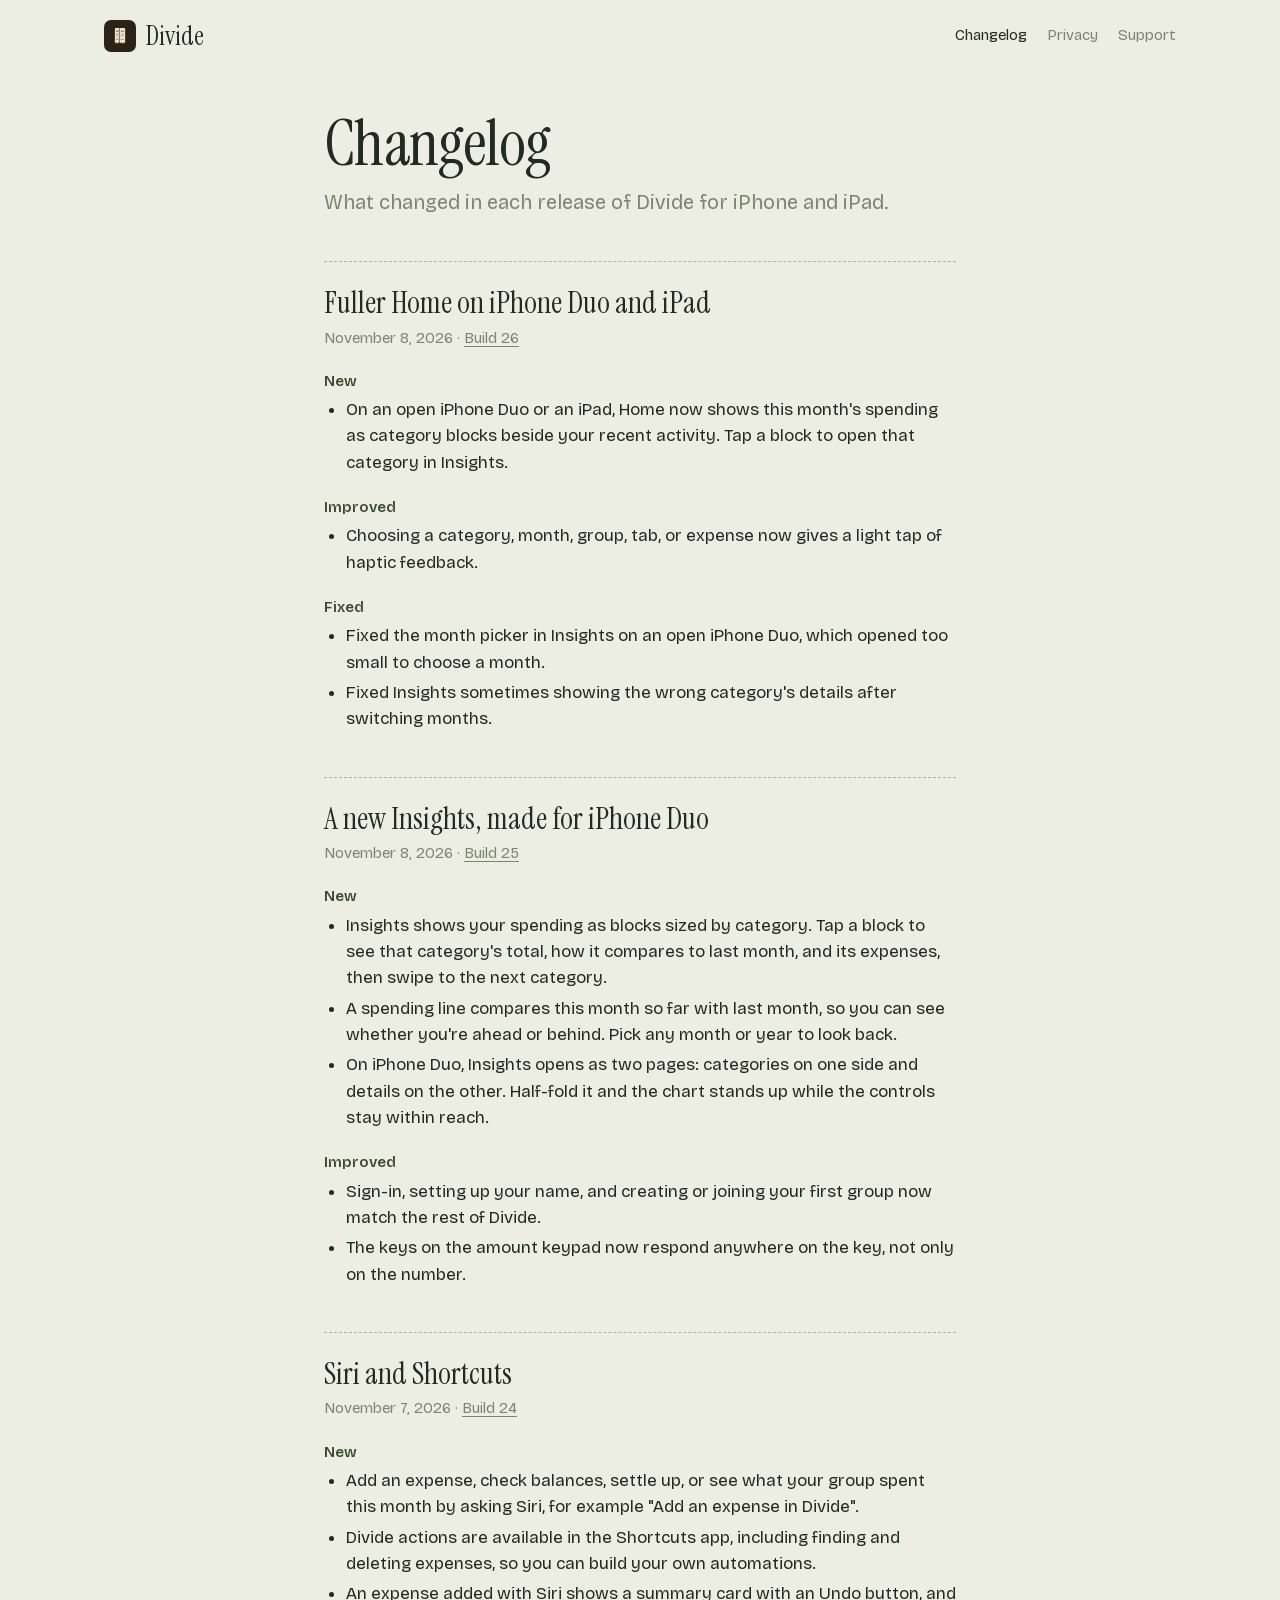
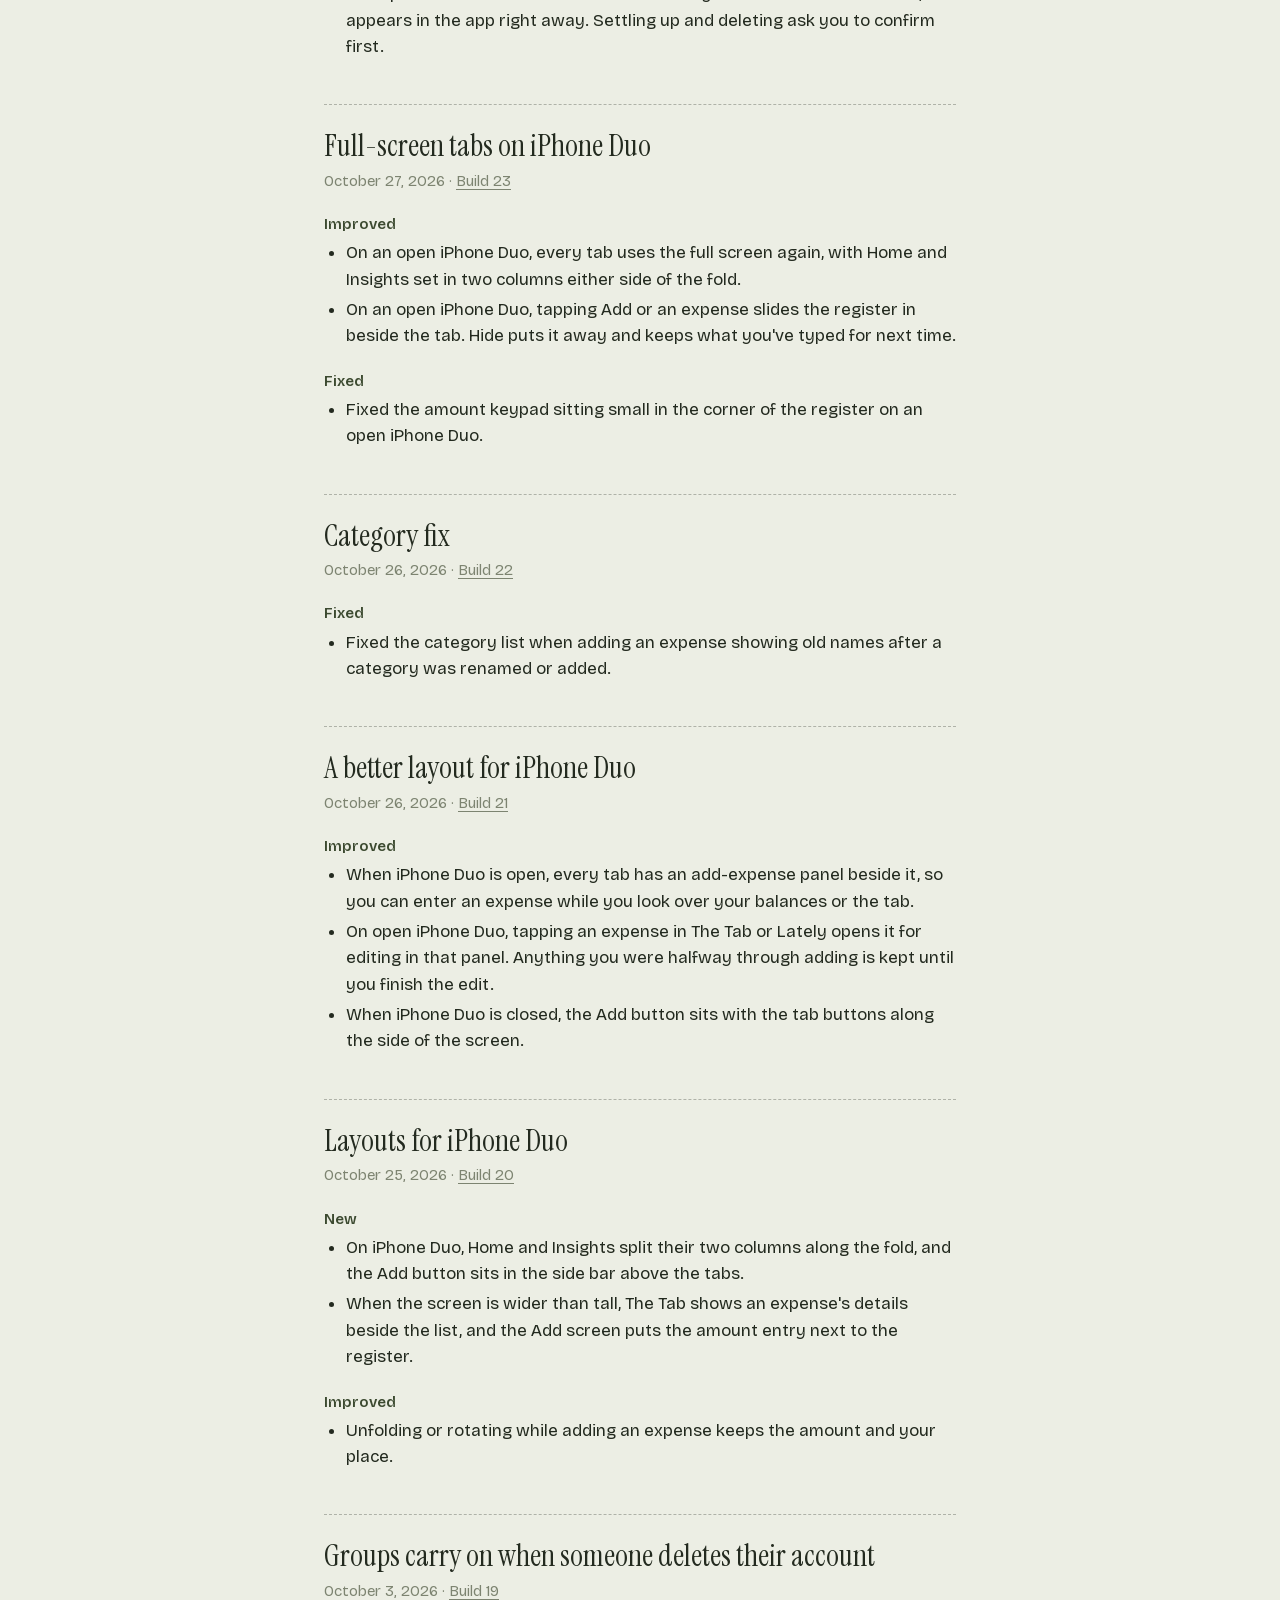
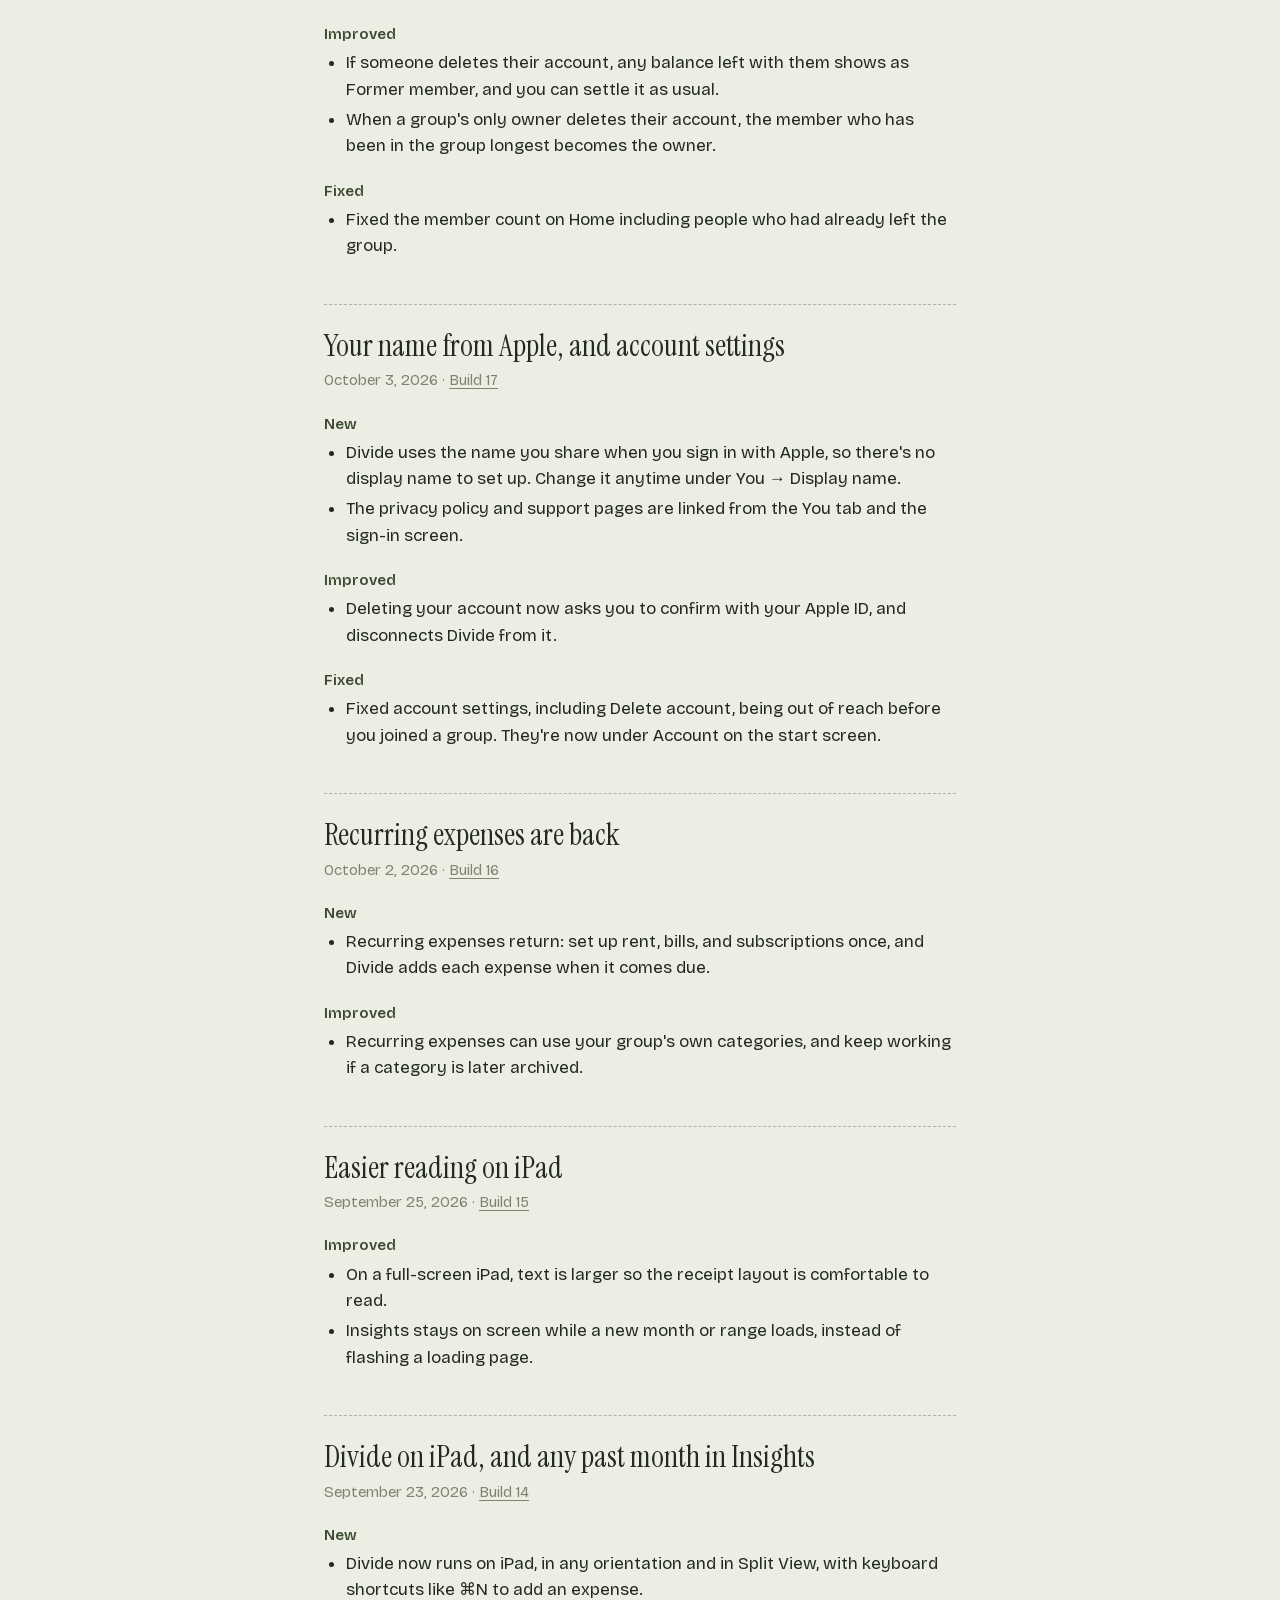
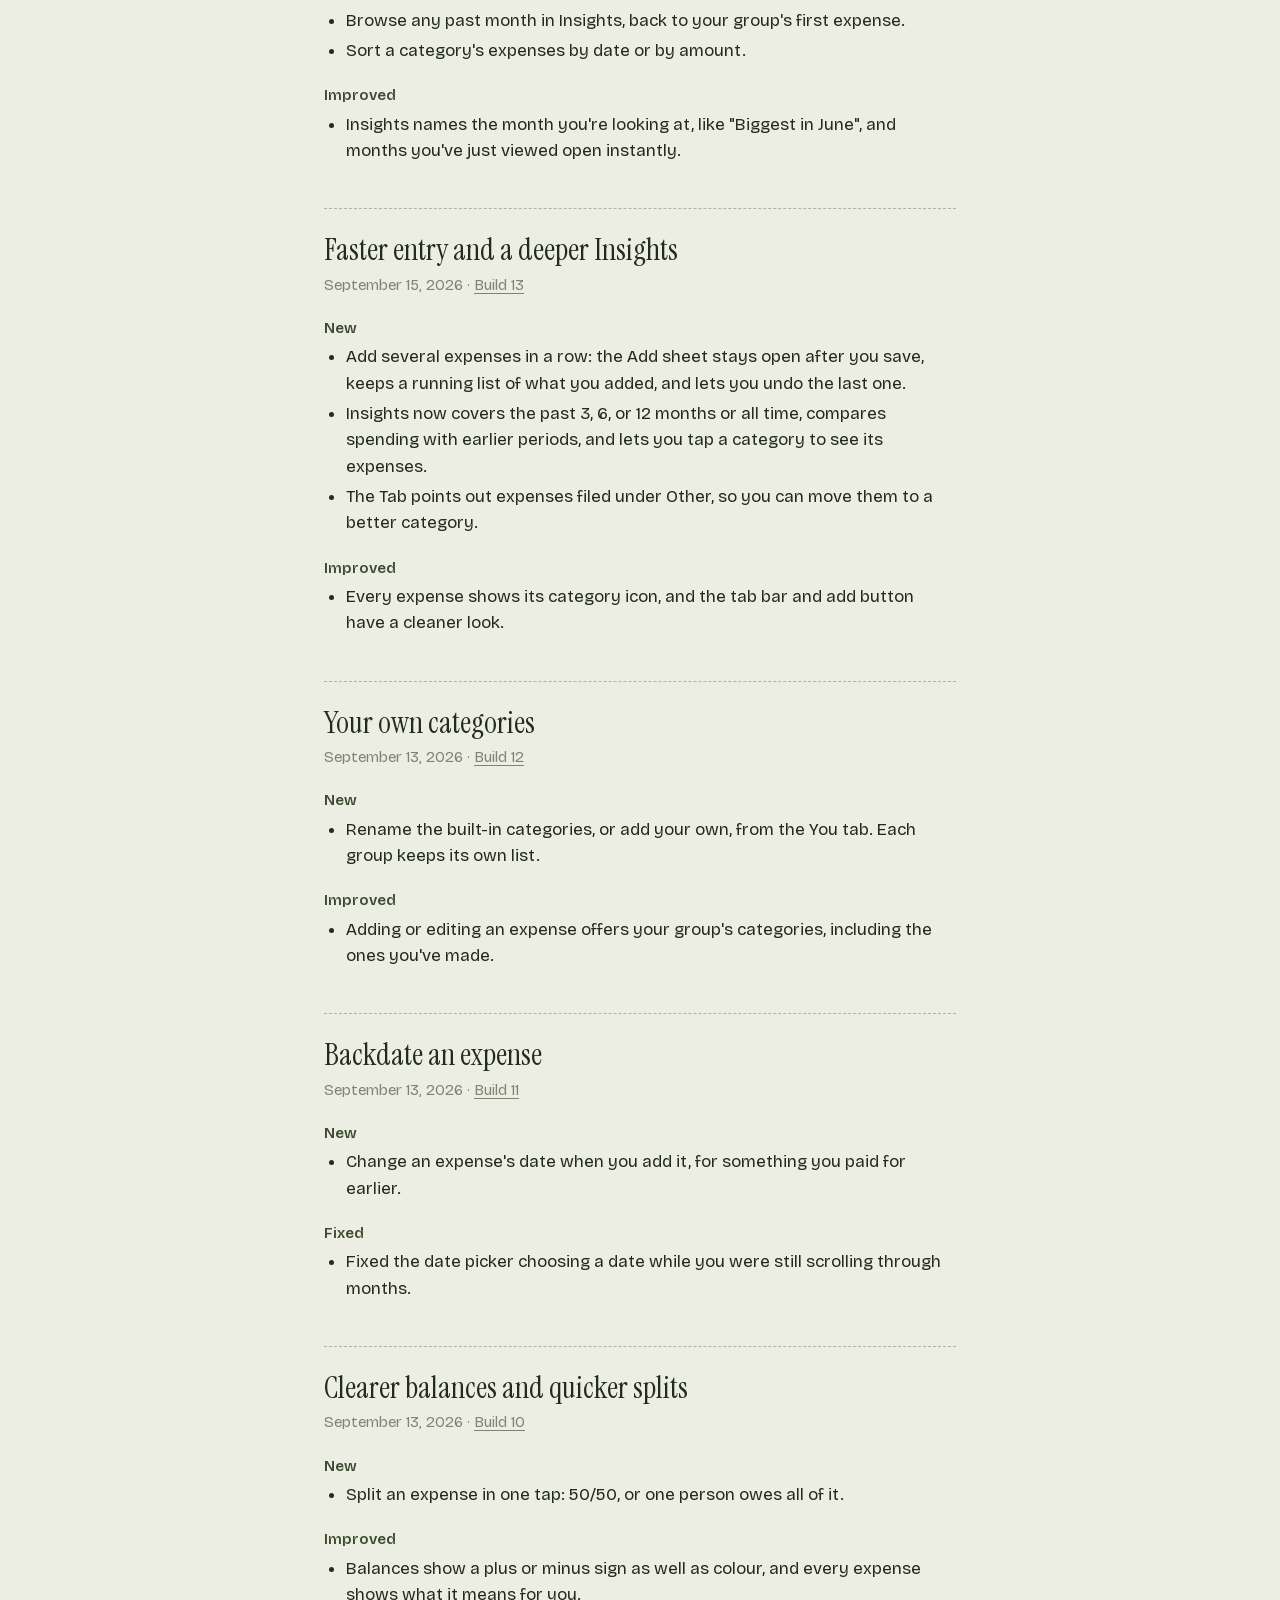
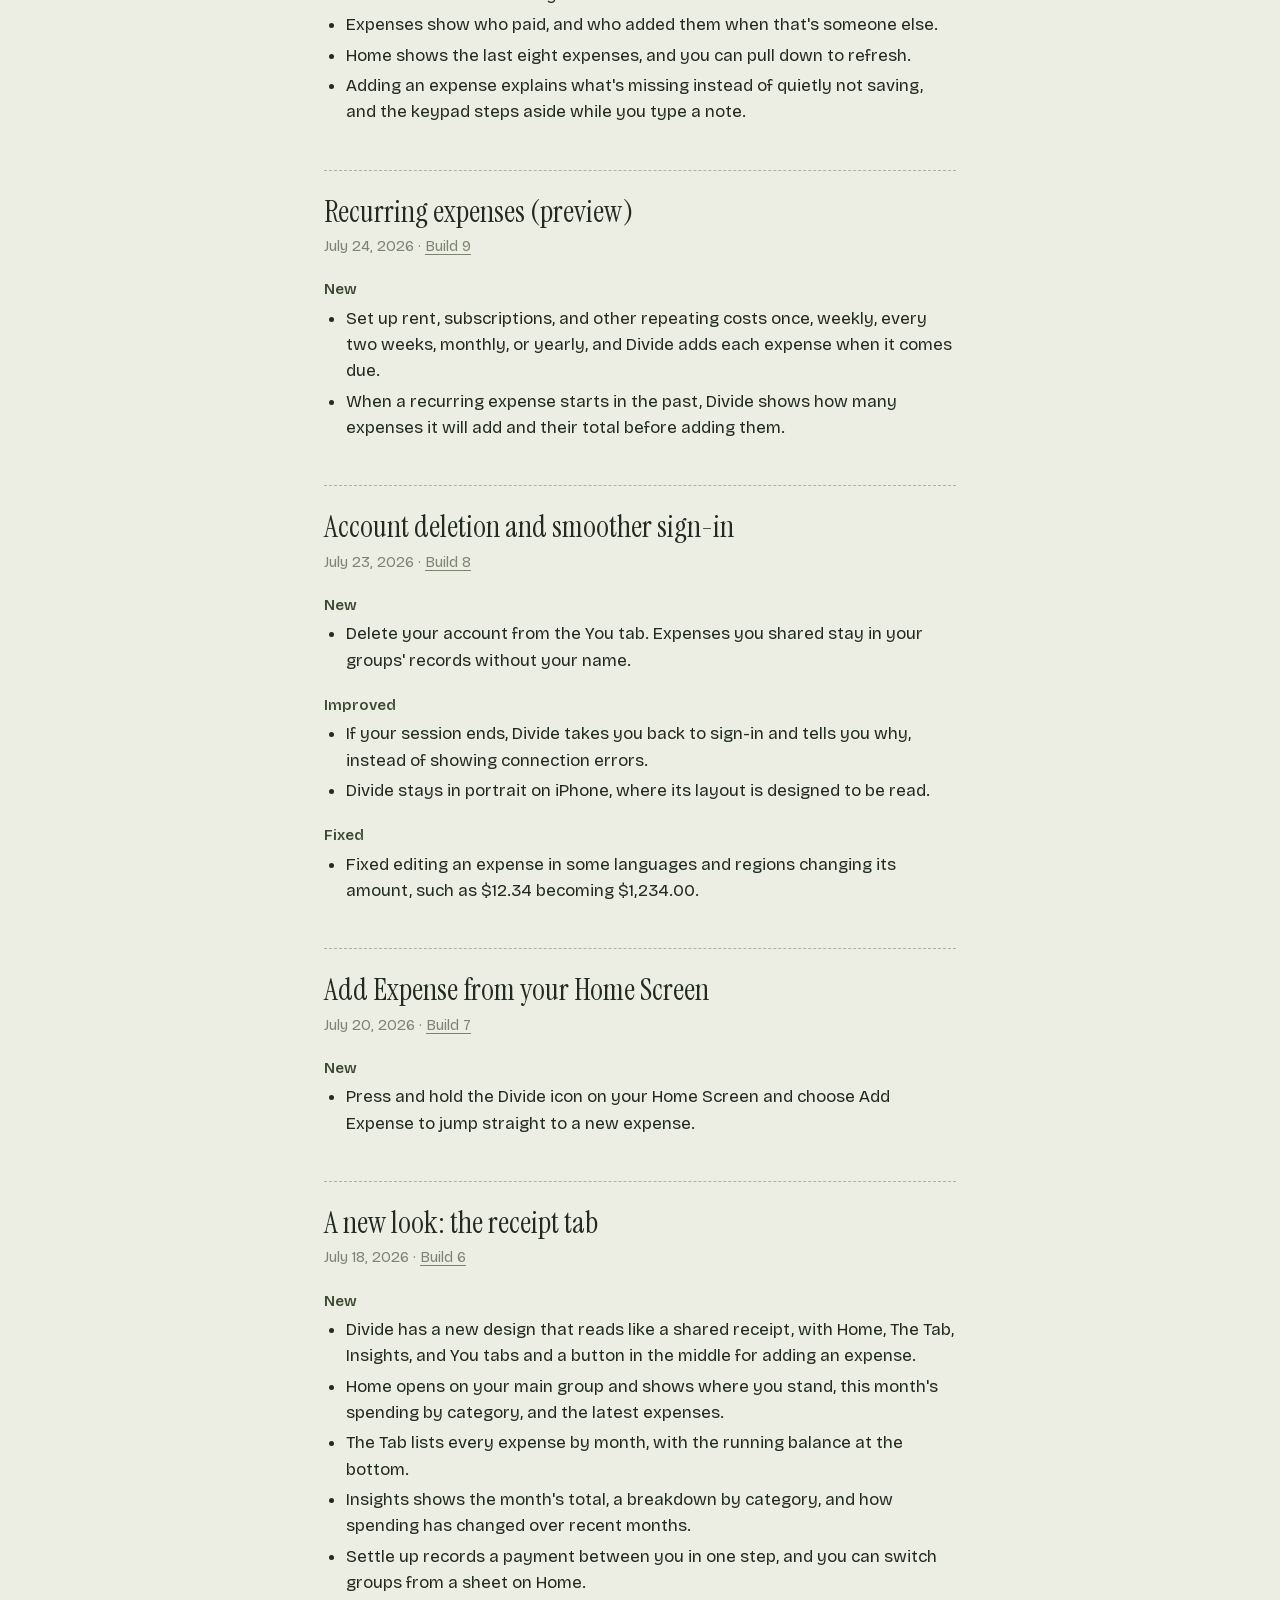
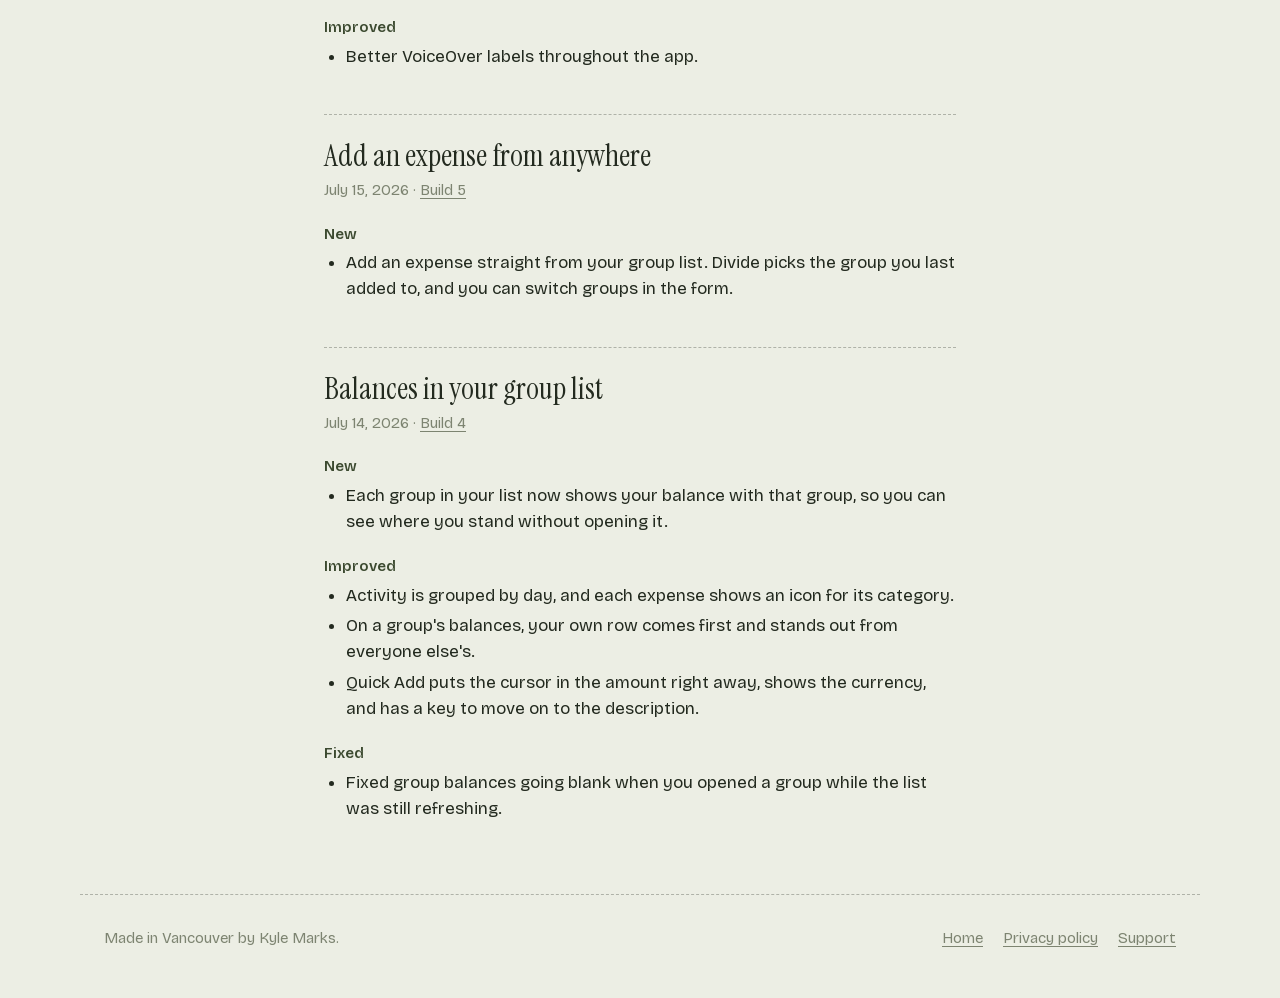
==== changelog/index.html @ 5c3069c5 "changelog: build 26" ====
<!doctype html>
<html lang="en">
<head>
  <meta charset="utf-8">
  <meta name="viewport" content="width=device-width, initial-scale=1">
  <meta name="theme-color" content="#ECEEE4">
  <title>Divide Changelog</title>
  <meta name="description" content="What's new in each release of Divide.">
  <link rel="icon" href="../icon.png">
  <link rel="apple-touch-icon" href="../apple-touch-icon.png">
  <link rel="alternate" type="application/json" href="releases.json" title="Divide releases">
  <link rel="stylesheet" href="../style.css">
</head>
<body>
<!-- Generated by scripts/build_changelog.py from releases.json. Don't edit by hand. -->
<header class="site-header">
  <a class="brand" href="../"><img src="../icon.png" alt="">Divide</a>
  <nav class="site-nav" aria-label="Site">
    <a href="../changelog/" aria-current="page">Changelog</a>
    <a href="../privacy/">Privacy</a>
    <a href="../support/">Support</a>
  </nav>
</header>

<main class="doc changelog">
  <h1>Changelog</h1>
  <p class="lede">What changed in each release of Divide for iPhone and iPad.</p>
  <article class="release" id="build-26">
    <header>
      <h2>Fuller Home on iPhone Duo and iPad</h2>
      <p class="meta"><time datetime="2026-11-08">November 8, 2026</time> · <a href="#build-26">Build 26</a></p>
    </header>
    <h3>New</h3>
    <ul>
      <li>On an open iPhone Duo or an iPad, Home now shows this month&#x27;s spending as category blocks beside your recent activity. Tap a block to open that category in Insights.</li>
    </ul>
    <h3>Improved</h3>
    <ul>
      <li>Choosing a category, month, group, tab, or expense now gives a light tap of haptic feedback.</li>
    </ul>
    <h3>Fixed</h3>
    <ul>
      <li>Fixed the month picker in Insights on an open iPhone Duo, which opened too small to choose a month.</li>
      <li>Fixed Insights sometimes showing the wrong category&#x27;s details after switching months.</li>
    </ul>
  </article>
  <article class="release" id="build-25">
    <header>
      <h2>A new Insights, made for iPhone Duo</h2>
      <p class="meta"><time datetime="2026-11-08">November 8, 2026</time> · <a href="#build-25">Build 25</a></p>
    </header>
    <h3>New</h3>
    <ul>
      <li>Insights shows your spending as blocks sized by category. Tap a block to see that category&#x27;s total, how it compares to last month, and its expenses, then swipe to the next category.</li>
      <li>A spending line compares this month so far with last month, so you can see whether you&#x27;re ahead or behind. Pick any month or year to look back.</li>
      <li>On iPhone Duo, Insights opens as two pages: categories on one side and details on the other. Half-fold it and the chart stands up while the controls stay within reach.</li>
    </ul>
    <h3>Improved</h3>
    <ul>
      <li>Sign-in, setting up your name, and creating or joining your first group now match the rest of Divide.</li>
      <li>The keys on the amount keypad now respond anywhere on the key, not only on the number.</li>
    </ul>
  </article>
  <article class="release" id="build-24">
    <header>
      <h2>Siri and Shortcuts</h2>
      <p class="meta"><time datetime="2026-11-07">November 7, 2026</time> · <a href="#build-24">Build 24</a></p>
    </header>
    <h3>New</h3>
    <ul>
      <li>Add an expense, check balances, settle up, or see what your group spent this month by asking Siri, for example &quot;Add an expense in Divide&quot;.</li>
      <li>Divide actions are available in the Shortcuts app, including finding and deleting expenses, so you can build your own automations.</li>
      <li>An expense added with Siri shows a summary card with an Undo button, and appears in the app right away. Settling up and deleting ask you to confirm first.</li>
    </ul>
  </article>
  <article class="release" id="build-23">
    <header>
      <h2>Full-screen tabs on iPhone Duo</h2>
      <p class="meta"><time datetime="2026-10-27">October 27, 2026</time> · <a href="#build-23">Build 23</a></p>
    </header>
    <h3>Improved</h3>
    <ul>
      <li>On an open iPhone Duo, every tab uses the full screen again, with Home and Insights set in two columns either side of the fold.</li>
      <li>On an open iPhone Duo, tapping Add or an expense slides the register in beside the tab. Hide puts it away and keeps what you&#x27;ve typed for next time.</li>
    </ul>
    <h3>Fixed</h3>
    <ul>
      <li>Fixed the amount keypad sitting small in the corner of the register on an open iPhone Duo.</li>
    </ul>
  </article>
  <article class="release" id="build-22">
    <header>
      <h2>Category fix</h2>
      <p class="meta"><time datetime="2026-10-26">October 26, 2026</time> · <a href="#build-22">Build 22</a></p>
    </header>
    <h3>Fixed</h3>
    <ul>
      <li>Fixed the category list when adding an expense showing old names after a category was renamed or added.</li>
    </ul>
  </article>
  <article class="release" id="build-21">
    <header>
      <h2>A better layout for iPhone Duo</h2>
      <p class="meta"><time datetime="2026-10-26">October 26, 2026</time> · <a href="#build-21">Build 21</a></p>
    </header>
    <h3>Improved</h3>
    <ul>
      <li>When iPhone Duo is open, every tab has an add-expense panel beside it, so you can enter an expense while you look over your balances or the tab.</li>
      <li>On open iPhone Duo, tapping an expense in The Tab or Lately opens it for editing in that panel. Anything you were halfway through adding is kept until you finish the edit.</li>
      <li>When iPhone Duo is closed, the Add button sits with the tab buttons along the side of the screen.</li>
    </ul>
  </article>
  <article class="release" id="build-20">
    <header>
      <h2>Layouts for iPhone Duo</h2>
      <p class="meta"><time datetime="2026-10-25">October 25, 2026</time> · <a href="#build-20">Build 20</a></p>
    </header>
    <h3>New</h3>
    <ul>
      <li>On iPhone Duo, Home and Insights split their two columns along the fold, and the Add button sits in the side bar above the tabs.</li>
      <li>When the screen is wider than tall, The Tab shows an expense&#x27;s details beside the list, and the Add screen puts the amount entry next to the register.</li>
    </ul>
    <h3>Improved</h3>
    <ul>
      <li>Unfolding or rotating while adding an expense keeps the amount and your place.</li>
    </ul>
  </article>
  <article class="release" id="build-19">
    <header>
      <h2>Groups carry on when someone deletes their account</h2>
      <p class="meta"><time datetime="2026-10-03">October 3, 2026</time> · <a href="#build-19">Build 19</a></p>
    </header>
    <h3>Improved</h3>
    <ul>
      <li>If someone deletes their account, any balance left with them shows as Former member, and you can settle it as usual.</li>
      <li>When a group&#x27;s only owner deletes their account, the member who has been in the group longest becomes the owner.</li>
    </ul>
    <h3>Fixed</h3>
    <ul>
      <li>Fixed the member count on Home including people who had already left the group.</li>
    </ul>
  </article>
  <article class="release" id="build-17">
    <header>
      <h2>Your name from Apple, and account settings</h2>
      <p class="meta"><time datetime="2026-10-03">October 3, 2026</time> · <a href="#build-17">Build 17</a></p>
    </header>
    <h3>New</h3>
    <ul>
      <li>Divide uses the name you share when you sign in with Apple, so there&#x27;s no display name to set up. Change it anytime under You → Display name.</li>
      <li>The privacy policy and support pages are linked from the You tab and the sign-in screen.</li>
    </ul>
    <h3>Improved</h3>
    <ul>
      <li>Deleting your account now asks you to confirm with your Apple ID, and disconnects Divide from it.</li>
    </ul>
    <h3>Fixed</h3>
    <ul>
      <li>Fixed account settings, including Delete account, being out of reach before you joined a group. They&#x27;re now under Account on the start screen.</li>
    </ul>
  </article>
  <article class="release" id="build-16">
    <header>
      <h2>Recurring expenses are back</h2>
      <p class="meta"><time datetime="2026-10-02">October 2, 2026</time> · <a href="#build-16">Build 16</a></p>
    </header>
    <h3>New</h3>
    <ul>
      <li>Recurring expenses return: set up rent, bills, and subscriptions once, and Divide adds each expense when it comes due.</li>
    </ul>
    <h3>Improved</h3>
    <ul>
      <li>Recurring expenses can use your group&#x27;s own categories, and keep working if a category is later archived.</li>
    </ul>
  </article>
  <article class="release" id="build-15">
    <header>
      <h2>Easier reading on iPad</h2>
      <p class="meta"><time datetime="2026-09-25">September 25, 2026</time> · <a href="#build-15">Build 15</a></p>
    </header>
    <h3>Improved</h3>
    <ul>
      <li>On a full-screen iPad, text is larger so the receipt layout is comfortable to read.</li>
      <li>Insights stays on screen while a new month or range loads, instead of flashing a loading page.</li>
    </ul>
  </article>
  <article class="release" id="build-14">
    <header>
      <h2>Divide on iPad, and any past month in Insights</h2>
      <p class="meta"><time datetime="2026-09-23">September 23, 2026</time> · <a href="#build-14">Build 14</a></p>
    </header>
    <h3>New</h3>
    <ul>
      <li>Divide now runs on iPad, in any orientation and in Split View, with keyboard shortcuts like ⌘N to add an expense.</li>
      <li>Browse any past month in Insights, back to your group&#x27;s first expense.</li>
      <li>Sort a category&#x27;s expenses by date or by amount.</li>
    </ul>
    <h3>Improved</h3>
    <ul>
      <li>Insights names the month you&#x27;re looking at, like &quot;Biggest in June&quot;, and months you&#x27;ve just viewed open instantly.</li>
    </ul>
  </article>
  <article class="release" id="build-13">
    <header>
      <h2>Faster entry and a deeper Insights</h2>
      <p class="meta"><time datetime="2026-09-15">September 15, 2026</time> · <a href="#build-13">Build 13</a></p>
    </header>
    <h3>New</h3>
    <ul>
      <li>Add several expenses in a row: the Add sheet stays open after you save, keeps a running list of what you added, and lets you undo the last one.</li>
      <li>Insights now covers the past 3, 6, or 12 months or all time, compares spending with earlier periods, and lets you tap a category to see its expenses.</li>
      <li>The Tab points out expenses filed under Other, so you can move them to a better category.</li>
    </ul>
    <h3>Improved</h3>
    <ul>
      <li>Every expense shows its category icon, and the tab bar and add button have a cleaner look.</li>
    </ul>
  </article>
  <article class="release" id="build-12">
    <header>
      <h2>Your own categories</h2>
      <p class="meta"><time datetime="2026-09-13">September 13, 2026</time> · <a href="#build-12">Build 12</a></p>
    </header>
    <h3>New</h3>
    <ul>
      <li>Rename the built-in categories, or add your own, from the You tab. Each group keeps its own list.</li>
    </ul>
    <h3>Improved</h3>
    <ul>
      <li>Adding or editing an expense offers your group&#x27;s categories, including the ones you&#x27;ve made.</li>
    </ul>
  </article>
  <article class="release" id="build-11">
    <header>
      <h2>Backdate an expense</h2>
      <p class="meta"><time datetime="2026-09-13">September 13, 2026</time> · <a href="#build-11">Build 11</a></p>
    </header>
    <h3>New</h3>
    <ul>
      <li>Change an expense&#x27;s date when you add it, for something you paid for earlier.</li>
    </ul>
    <h3>Fixed</h3>
    <ul>
      <li>Fixed the date picker choosing a date while you were still scrolling through months.</li>
    </ul>
  </article>
  <article class="release" id="build-10">
    <header>
      <h2>Clearer balances and quicker splits</h2>
      <p class="meta"><time datetime="2026-09-13">September 13, 2026</time> · <a href="#build-10">Build 10</a></p>
    </header>
    <h3>New</h3>
    <ul>
      <li>Split an expense in one tap: 50/50, or one person owes all of it.</li>
    </ul>
    <h3>Improved</h3>
    <ul>
      <li>Balances show a plus or minus sign as well as colour, and every expense shows what it means for you.</li>
      <li>Expenses show who paid, and who added them when that&#x27;s someone else.</li>
      <li>Home shows the last eight expenses, and you can pull down to refresh.</li>
      <li>Adding an expense explains what&#x27;s missing instead of quietly not saving, and the keypad steps aside while you type a note.</li>
    </ul>
  </article>
  <article class="release" id="build-9">
    <header>
      <h2>Recurring expenses (preview)</h2>
      <p class="meta"><time datetime="2026-07-24">July 24, 2026</time> · <a href="#build-9">Build 9</a></p>
    </header>
    <h3>New</h3>
    <ul>
      <li>Set up rent, subscriptions, and other repeating costs once, weekly, every two weeks, monthly, or yearly, and Divide adds each expense when it comes due.</li>
      <li>When a recurring expense starts in the past, Divide shows how many expenses it will add and their total before adding them.</li>
    </ul>
  </article>
  <article class="release" id="build-8">
    <header>
      <h2>Account deletion and smoother sign-in</h2>
      <p class="meta"><time datetime="2026-07-23">July 23, 2026</time> · <a href="#build-8">Build 8</a></p>
    </header>
    <h3>New</h3>
    <ul>
      <li>Delete your account from the You tab. Expenses you shared stay in your groups&#x27; records without your name.</li>
    </ul>
    <h3>Improved</h3>
    <ul>
      <li>If your session ends, Divide takes you back to sign-in and tells you why, instead of showing connection errors.</li>
      <li>Divide stays in portrait on iPhone, where its layout is designed to be read.</li>
    </ul>
    <h3>Fixed</h3>
    <ul>
      <li>Fixed editing an expense in some languages and regions changing its amount, such as $12.34 becoming $1,234.00.</li>
    </ul>
  </article>
  <article class="release" id="build-7">
    <header>
      <h2>Add Expense from your Home Screen</h2>
      <p class="meta"><time datetime="2026-07-20">July 20, 2026</time> · <a href="#build-7">Build 7</a></p>
    </header>
    <h3>New</h3>
    <ul>
      <li>Press and hold the Divide icon on your Home Screen and choose Add Expense to jump straight to a new expense.</li>
    </ul>
  </article>
  <article class="release" id="build-6">
    <header>
      <h2>A new look: the receipt tab</h2>
      <p class="meta"><time datetime="2026-07-18">July 18, 2026</time> · <a href="#build-6">Build 6</a></p>
    </header>
    <h3>New</h3>
    <ul>
      <li>Divide has a new design that reads like a shared receipt, with Home, The Tab, Insights, and You tabs and a button in the middle for adding an expense.</li>
      <li>Home opens on your main group and shows where you stand, this month&#x27;s spending by category, and the latest expenses.</li>
      <li>The Tab lists every expense by month, with the running balance at the bottom.</li>
      <li>Insights shows the month&#x27;s total, a breakdown by category, and how spending has changed over recent months.</li>
      <li>Settle up records a payment between you in one step, and you can switch groups from a sheet on Home.</li>
    </ul>
    <h3>Improved</h3>
    <ul>
      <li>Better VoiceOver labels throughout the app.</li>
    </ul>
  </article>
  <article class="release" id="build-5">
    <header>
      <h2>Add an expense from anywhere</h2>
      <p class="meta"><time datetime="2026-07-15">July 15, 2026</time> · <a href="#build-5">Build 5</a></p>
    </header>
    <h3>New</h3>
    <ul>
      <li>Add an expense straight from your group list. Divide picks the group you last added to, and you can switch groups in the form.</li>
    </ul>
  </article>
  <article class="release" id="build-4">
    <header>
      <h2>Balances in your group list</h2>
      <p class="meta"><time datetime="2026-07-14">July 14, 2026</time> · <a href="#build-4">Build 4</a></p>
    </header>
    <h3>New</h3>
    <ul>
      <li>Each group in your list now shows your balance with that group, so you can see where you stand without opening it.</li>
    </ul>
    <h3>Improved</h3>
    <ul>
      <li>Activity is grouped by day, and each expense shows an icon for its category.</li>
      <li>On a group&#x27;s balances, your own row comes first and stands out from everyone else&#x27;s.</li>
      <li>Quick Add puts the cursor in the amount right away, shows the currency, and has a key to move on to the description.</li>
    </ul>
    <h3>Fixed</h3>
    <ul>
      <li>Fixed group balances going blank when you opened a group while the list was still refreshing.</li>
    </ul>
  </article>
</main>

<footer class="site-footer">
  <p>Made in Vancouver by Kyle Marks.</p>
  <nav aria-label="Footer">
    <a href="../">Home</a>
    <a href="../privacy/">Privacy policy</a>
    <a href="../support/">Support</a>
  </nav>
</footer>
</body>
</html>
---- style.css ----
/* Divide site. Colors and type follow the app's ReceiptTheme
   (Divide/Core/DesignSystem/ReceiptTheme.swift). Like the app, light only. */

@font-face {
  font-family: "Instrument Serif";
  src: url("fonts/instrument-serif.woff2") format("woff2");
  font-display: swap;
}
@font-face {
  font-family: "Instrument Serif";
  font-style: italic;
  src: url("fonts/instrument-serif-italic.woff2") format("woff2");
  font-display: swap;
}
@font-face {
  font-family: "Bricolage Grotesque";
  src: url("fonts/bricolage-grotesque.woff2") format("woff2");
  font-weight: 200 800;
  font-display: swap;
}

:root {
  --paper: #ECEEE4;
  --slip: #FAFAF5;
  --surface: #F6F7F0;
  --ink: #232A1F;
  --muted: #7D8471;
  --faint: #9AA08D;
  --cents: #A9B19A;
  --sage: #5F7250;
  --sage-deep: #3C4A30;
  --clay: #B5714A;
  --rule: rgba(35, 42, 31, 0.3);
  --hairline: rgba(35, 42, 31, 0.08);

  --serif: "Instrument Serif", "Iowan Old Style", Georgia, serif;
  --sans: "Bricolage Grotesque", -apple-system, BlinkMacSystemFont, "Segoe UI", sans-serif;
  --mono: ui-monospace, "SF Mono", SFMono-Regular, Menlo, Consolas, monospace;

  color-scheme: light;
}

* { box-sizing: border-box; }

html { -webkit-text-size-adjust: 100%; }

body {
  margin: 0;
  background: var(--paper);
  color: var(--ink);
  font: 400 17px/1.55 var(--sans);
  font-optical-sizing: auto;
}

a { color: var(--sage-deep); text-underline-offset: 3px; text-decoration-thickness: 1px; }
a:hover { color: var(--sage); }
:focus-visible { outline: 2px solid var(--sage); outline-offset: 3px; border-radius: 4px; }

/* ---------- Shared header and footer ---------- */

.site-header {
  display: flex;
  align-items: center;
  justify-content: space-between;
  gap: 16px;
  max-width: 1120px;
  margin: 0 auto;
  padding: 20px 24px;
}
.brand {
  display: inline-flex;
  align-items: center;
  gap: 10px;
  color: var(--ink);
  text-decoration: none;
  font: 400 26px/1 var(--serif);
}
.brand img { width: 32px; height: 32px; border-radius: 7px; }
.site-nav { display: flex; gap: 20px; font-size: 15px; }
.site-nav a { color: var(--muted); text-decoration: none; }
.site-nav a:hover { color: var(--ink); }

.site-footer {
  max-width: 1120px;
  margin: 0 auto;
  padding: 32px 24px 48px;
  display: flex;
  flex-wrap: wrap;
  justify-content: space-between;
  gap: 12px 24px;
  border-top: 1px dashed var(--rule);
  font-size: 15px;
  color: var(--muted);
}
.site-footer p { margin: 0; }
.site-footer nav { display: flex; gap: 20px; }
.site-footer a { color: var(--muted); }

/* ---------- Document pages (privacy, support) ---------- */

.doc {
  max-width: 680px;
  margin: 0 auto;
  padding: 40px 24px 72px;
}
.doc h1 {
  font: 400 clamp(44px, 8vw, 64px)/1 var(--serif);
  letter-spacing: -0.01em;
  margin: 0 0 12px;
}
.doc h2 {
  font: 400 30px/1.15 var(--serif);
  margin: 44px 0 10px;
  padding-top: 24px;
  border-top: 1px dashed var(--rule);
}
.doc p, .doc li { max-width: 64ch; }
.doc ul { padding-left: 22px; }
.doc li + li { margin-top: 4px; }
.meta { color: var(--muted); font-size: 15px; margin: 0 0 32px; }
.lede { font-size: 20px; line-height: 1.45; color: var(--muted); margin: 0 0 32px; }
.contact {
  background: var(--surface);
  border-radius: 14px;
  padding: 20px 22px;
  margin: 24px 0;
}
.contact p { margin: 0; }
.contact p + p { margin-top: 4px; }
.contact a { font: 400 26px/1.2 var(--serif); }

/* ---------- Landing: hero ---------- */

.hero {
  max-width: 1120px;
  margin: 0 auto;
  padding: 40px 24px 88px;
  display: grid;
  grid-template-columns: minmax(0, 1fr);
  gap: 56px;
  align-items: start;
}
@media (min-width: 900px) {
  .hero {
    grid-template-columns: minmax(0, 1.15fr) minmax(0, 0.85fr);
    gap: 72px;
    padding-top: 72px;
  }
  .hero-copy { padding-top: 48px; }
}

.hero h1 {
  font: 400 clamp(52px, 8.4vw, 104px)/0.95 var(--serif);
  letter-spacing: -0.02em;
  margin: 0 0 28px;
  text-wrap: balance;
}
.hero .lede {
  font-size: clamp(19px, 2.1vw, 22px);
  line-height: 1.45;
  color: #4A5242;
  max-width: 30em;
  margin: 0 0 36px;
}
.availability { display: flex; flex-wrap: wrap; align-items: center; gap: 14px 20px; }
.button {
  display: inline-flex;
  align-items: center;
  min-height: 50px;
  padding: 0 24px;
  border-radius: 14px;
  background: var(--sage-deep);
  color: var(--surface);
  font-size: 17px;
  font-weight: 500;
  text-decoration: none;
}
.button:hover { background: var(--ink); color: var(--surface); }
.availability p { margin: 0; color: var(--muted); font-size: 15px; }

/* ---------- Landing: the receipt ---------- */

.receipt-wrap {
  justify-self: center;
  width: 100%;
  max-width: 380px;
  filter: drop-shadow(0 18px 28px rgba(35, 42, 31, 0.13)) drop-shadow(0 2px 3px rgba(35, 42, 31, 0.08));
}
.receipt {
  --tooth: 9px;
  position: relative;
  background: var(--slip);
  padding: 34px 28px 30px;
  font: 400 13px/1.45 var(--mono);
  letter-spacing: 0.04em;
  text-transform: uppercase;
  color: var(--ink);
}
/* Torn top and bottom edges. */
.receipt::before,
.receipt::after {
  content: "";
  position: absolute;
  left: 0;
  right: 0;
  height: var(--tooth);
  background:
    linear-gradient(135deg, var(--slip) 50%, transparent 50%) 0 0 / calc(var(--tooth) * 2) var(--tooth) repeat-x,
    linear-gradient(-135deg, var(--slip) 50%, transparent 50%) 0 0 / calc(var(--tooth) * 2) var(--tooth) repeat-x;
}
.receipt::before { top: calc(var(--tooth) * -1); transform: scaleY(-1); }
.receipt::after { bottom: calc(var(--tooth) * -1); }

.receipt-head { text-align: center; }
.receipt-head .group { font: 400 28px/1 var(--serif); letter-spacing: 0.02em; margin: 0 0 6px; color: var(--ink); }
.receipt-head p { margin: 0; color: var(--muted); font-size: 11px; letter-spacing: 0.14em; }

.receipt hr { border: 0; border-top: 1px dashed var(--rule); margin: 18px 0; }

.receipt table { width: 100%; border-collapse: collapse; }
.receipt caption {
  text-align: left;
  color: var(--muted);
  font-size: 11px;
  letter-spacing: 0.14em;
  padding-bottom: 6px;
}
.receipt th, .receipt td { padding: 8px 0; vertical-align: top; font-weight: 400; }
.receipt tbody tr + tr th,
.receipt tbody tr + tr td { border-top: 1px solid var(--hairline); }
.receipt th { text-align: left; }
.receipt td { text-align: right; font-variant-numeric: tabular-nums; }
.receipt .sub { display: block; color: var(--muted); font-size: 10.5px; letter-spacing: 0.06em; margin-top: 2px; }
.receipt .total th, .receipt .total td { font-weight: 700; border-top: 0; padding: 0; }

.stand { display: flex; justify-content: space-between; align-items: flex-end; gap: 12px; }
.stand p { margin: 0; }
.stand .label { color: var(--muted); font-size: 11px; letter-spacing: 0.14em; }
.stand .who { font-size: 12px; margin-top: 2px; }
.amount {
  font: 400 54px/0.9 var(--serif);
  letter-spacing: -0.01em;
  text-transform: none;
  color: var(--sage-deep);
  font-variant-numeric: lining-nums;
  white-space: nowrap;
}
.amount .cents { color: var(--cents); }

.receipt-foot { text-align: center; color: var(--muted); font-size: 11px; letter-spacing: 0.14em; margin: 0; }

/* The one moment of motion: the receipt feeds out once on load. */
@media (prefers-reduced-motion: no-preference) {
  .receipt-wrap { animation: feed 1.5s cubic-bezier(0.2, 0.7, 0.2, 1) 0.25s both; }
  @keyframes feed {
    from { clip-path: inset(0 -40px 100% -40px); transform: translateY(-36px); }
    to { clip-path: inset(-40px -40px -60px -40px); transform: none; }
  }
}

/* ---------- Landing: screenshots ---------- */

.tour {
  max-width: 1120px;
  margin: 0 auto;
  padding: 72px 24px 88px;
  border-top: 1px dashed var(--rule);
}
.tour h2, .omissions h2 {
  font: 400 clamp(36px, 5vw, 52px)/1.02 var(--serif);
  letter-spacing: -0.01em;
  margin: 0 0 48px;
  max-width: 16em;
  text-wrap: balance;
}
.shots {
  list-style: none;
  margin: 0;
  padding: 0;
  display: grid;
  grid-template-columns: repeat(auto-fit, minmax(240px, 1fr));
  gap: 48px 40px;
}
.shots img {
  display: block;
  width: 100%;
  max-width: 300px;
  height: auto;
  border-radius: 34px;
  border: 1px solid rgba(35, 42, 31, 0.12);
  background: var(--paper);
  box-shadow: 0 16px 32px rgba(35, 42, 31, 0.1);
}
.shots h3 { font: 400 28px/1.1 var(--serif); margin: 24px 0 6px; }
.shots p { margin: 0; color: #4A5242; max-width: 28em; }

/* ---------- Landing: what it leaves out ---------- */

.omissions {
  max-width: 1120px;
  margin: 0 auto;
  padding: 72px 24px 96px;
  border-top: 1px dashed var(--rule);
  display: grid;
  gap: 32px;
}
@media (min-width: 900px) {
  .omissions { grid-template-columns: minmax(0, 0.85fr) minmax(0, 1.15fr); gap: 72px; }
}
.omissions h2 { margin: 0; }
.omissions dl { margin: 0; }
.omissions dt { font-size: 19px; font-weight: 600; }
.omissions dd { margin: 4px 0 0; color: #4A5242; max-width: 34em; }
.omissions dd + dt { margin-top: 24px; padding-top: 24px; border-top: 1px solid var(--hairline); }

/* Phones: the screenshots sit side by side in a swipeable row instead of
   stacking three tall images. */
@media (max-width: 699px) {
  .shots {
    grid-template-columns: none;
    grid-auto-flow: column;
    grid-auto-columns: min(78%, 300px);
    gap: 20px;
    overflow-x: auto;
    scroll-snap-type: x mandatory;
    margin: 0 -24px;
    padding: 0 24px 24px;
    scroll-padding: 0 24px;
  }
  .shots li { scroll-snap-align: start; }
  .shots img { border-radius: 28px; }
}

/* ---------- Changelog ---------- */

.changelog .release { scroll-margin-top: 24px; }
.changelog .release h2 { margin-bottom: 6px; }
.changelog .release .meta { margin: 0 0 8px; }
.changelog .release .meta a { color: inherit; }
.changelog h3 {
  font-size: 15px;
  font-weight: 600;
  color: var(--sage-deep);
  margin: 20px 0 4px;
}
.changelog ul { margin: 0; }
.changelog .empty { color: var(--muted); }
.site-nav a[aria-current="page"] { color: var(--ink); }

/* ---------- Landing: iPad ---------- */

.ipad {
  max-width: 1120px;
  margin: 0 auto;
  padding: 72px 24px 88px;
  border-top: 1px dashed var(--rule);
}
.ipad h2 {
  font: 400 clamp(36px, 5vw, 52px)/1.02 var(--serif);
  letter-spacing: -0.01em;
  margin: 0 0 16px;
}
.ipad-copy p { margin: 0 0 40px; color: #4A5242; max-width: 34em; }
.ipad-device {
  max-width: 960px;
  margin: 0 auto;
  padding: clamp(8px, 1.3vw, 16px);
  border-radius: clamp(20px, 3.2vw, 40px);
  background: var(--ink);
  box-shadow: 0 28px 56px rgba(35, 42, 31, 0.18), 0 2px 4px rgba(35, 42, 31, 0.12);
}
.ipad-device img {
  display: block;
  width: 100%;
  height: auto;
  border-radius: clamp(12px, 2vw, 26px);
}
@media (min-width: 900px) {
  .ipad-copy { display: grid; grid-template-columns: minmax(0, 0.85fr) minmax(0, 1.15fr); gap: 72px; align-items: end; margin-bottom: 40px; }
  .ipad-copy h2 { margin: 0; }
  .ipad-copy p { margin: 0; }
}
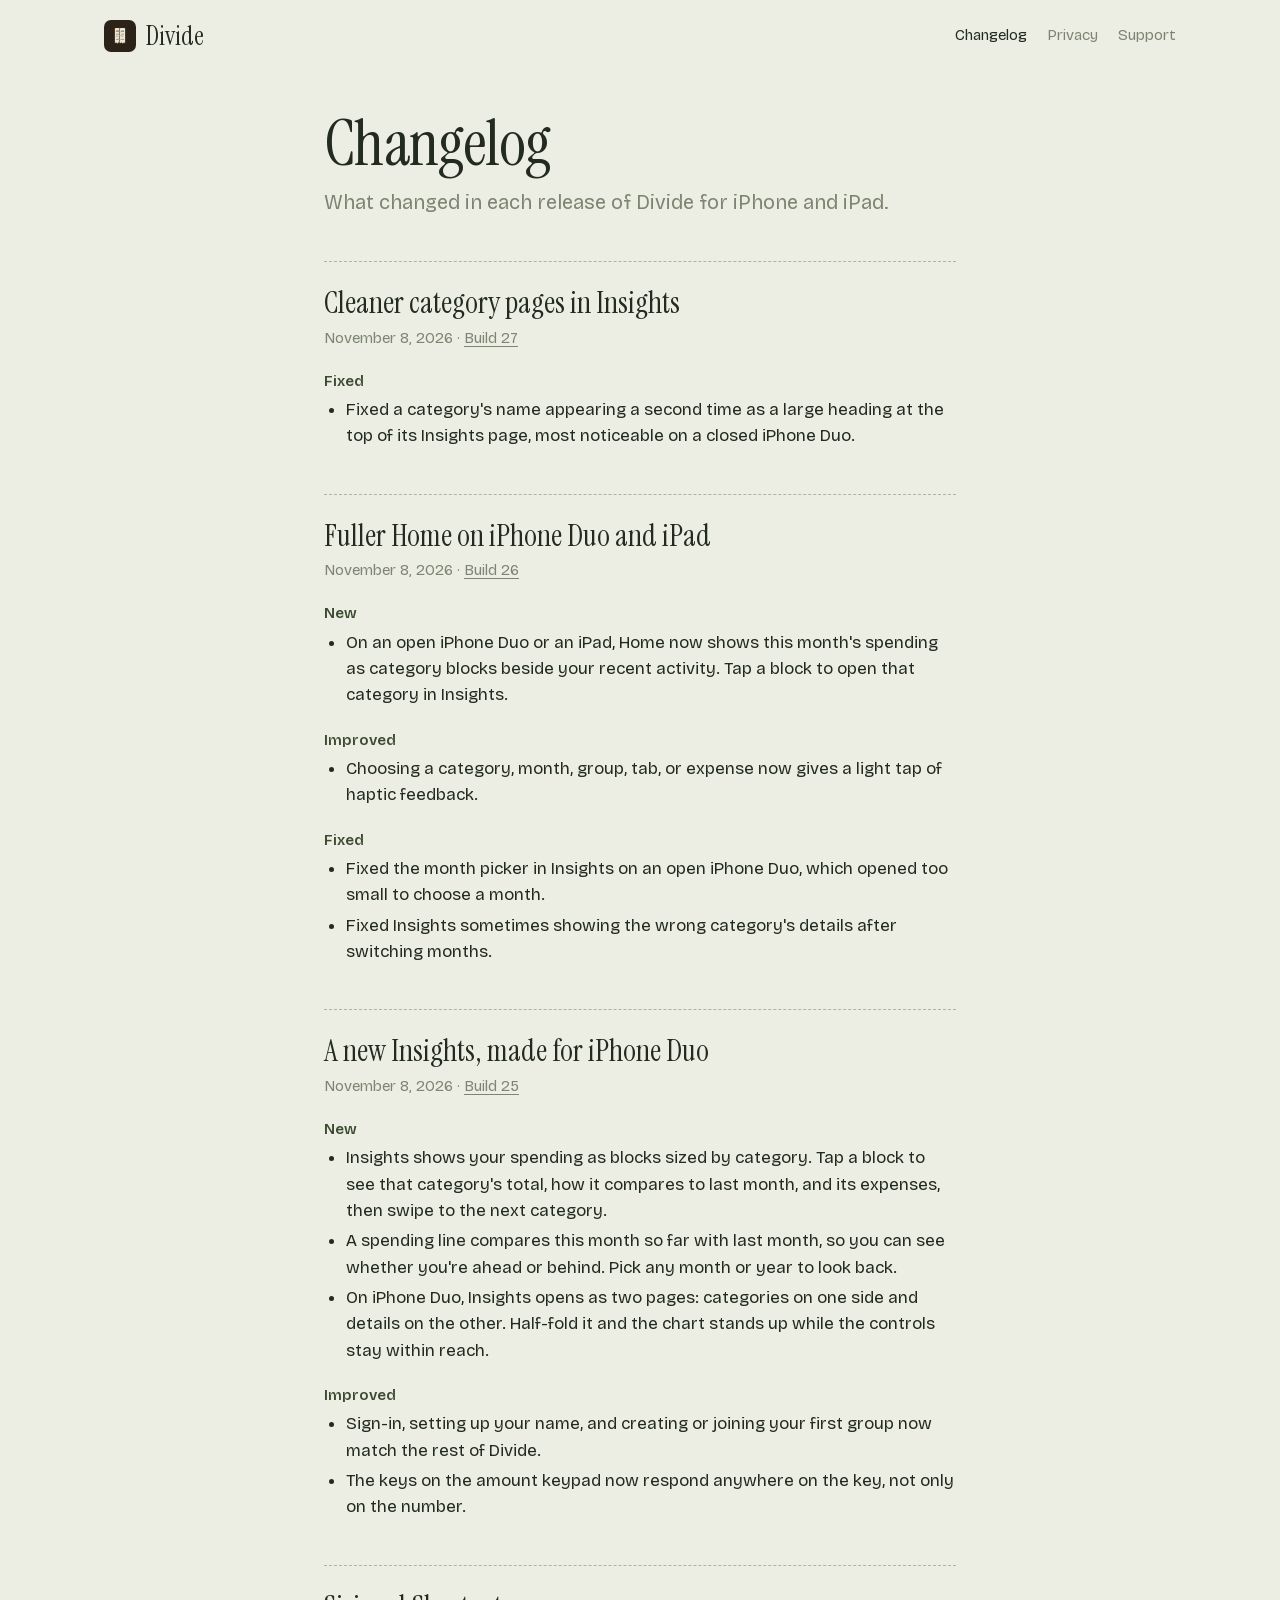
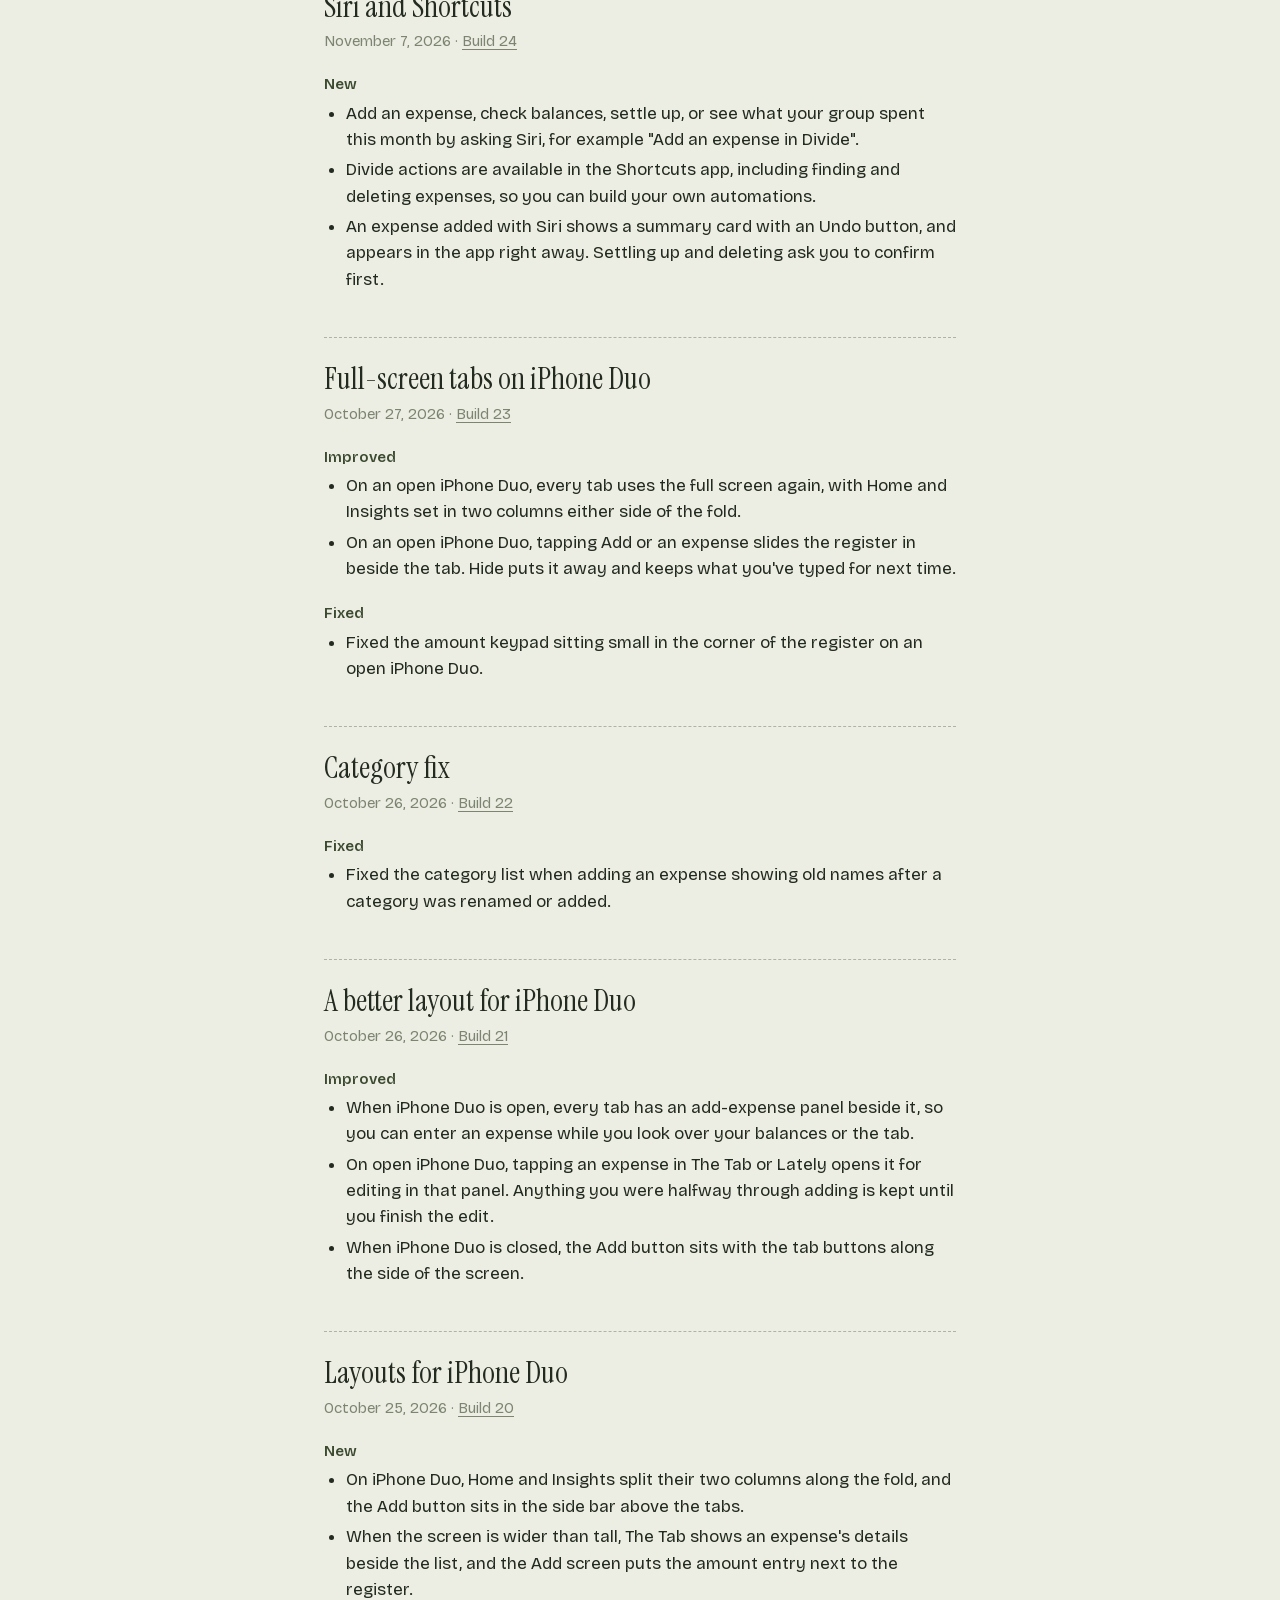
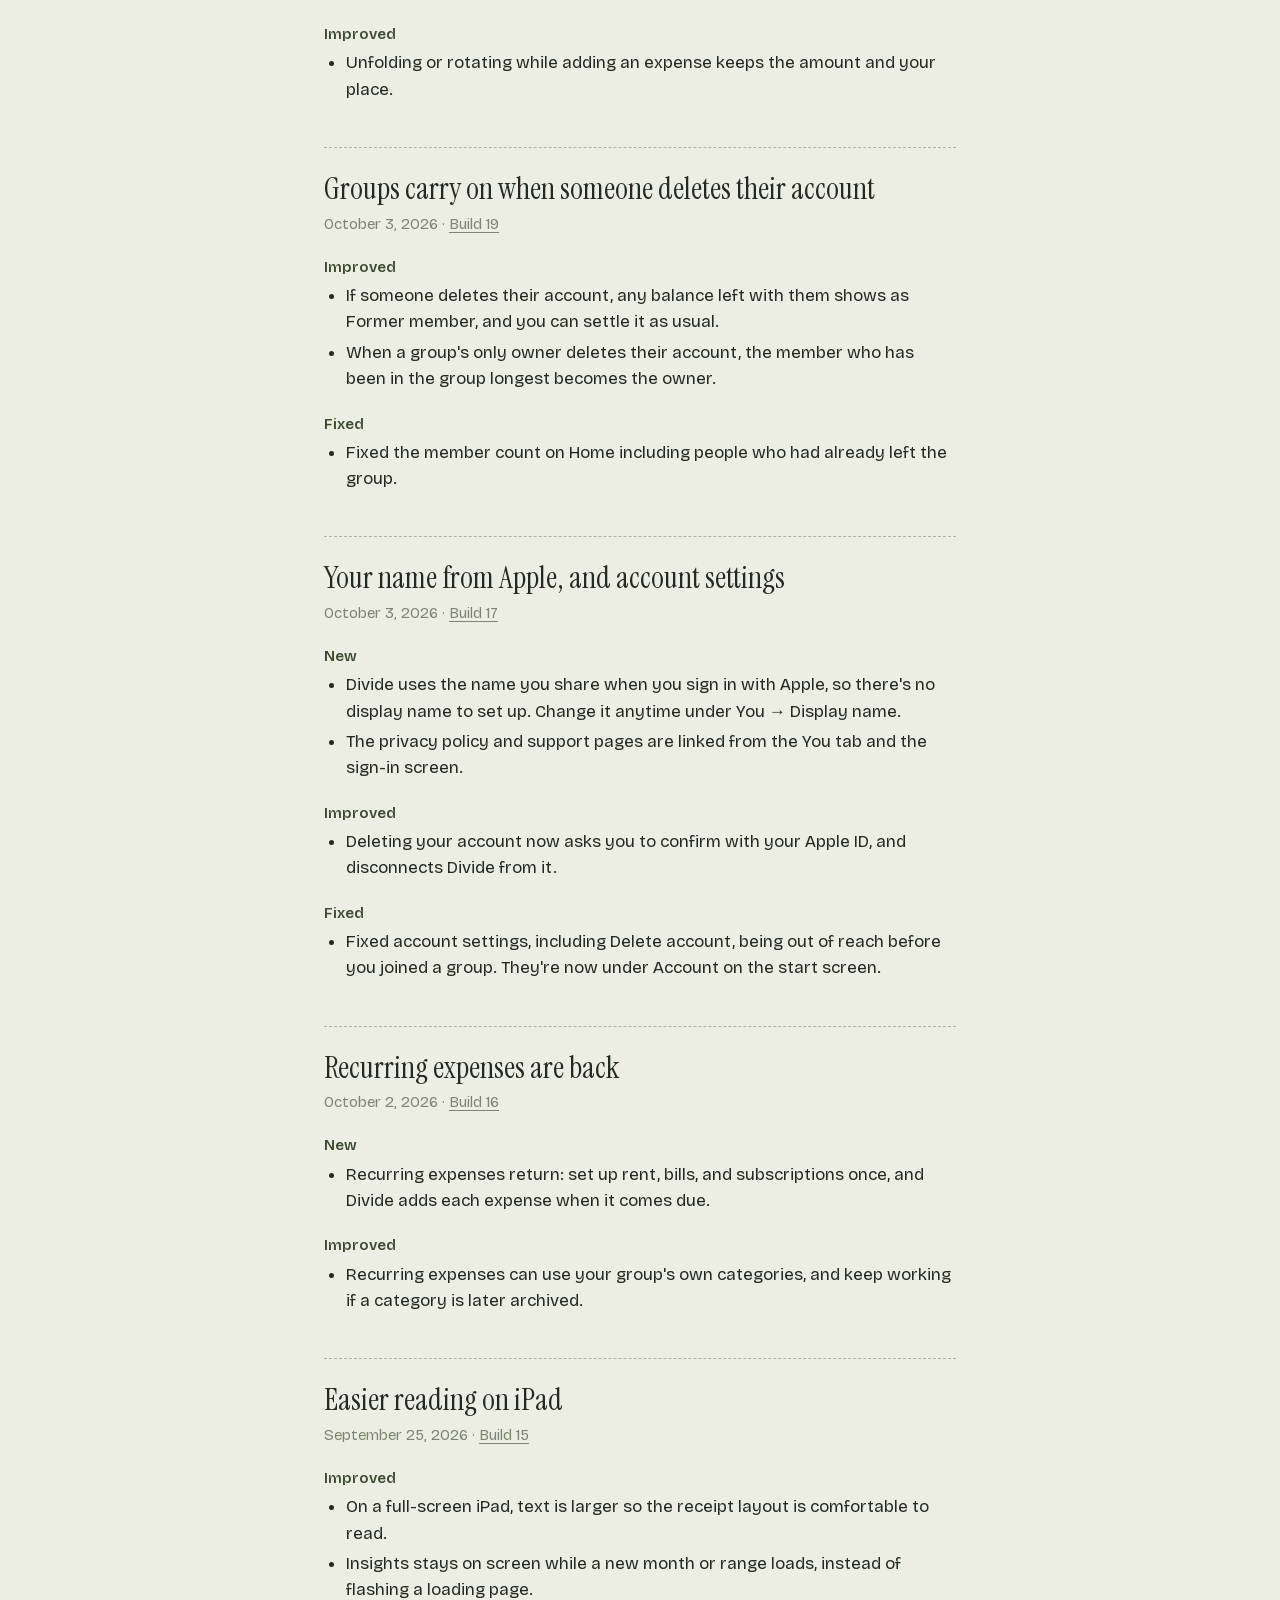
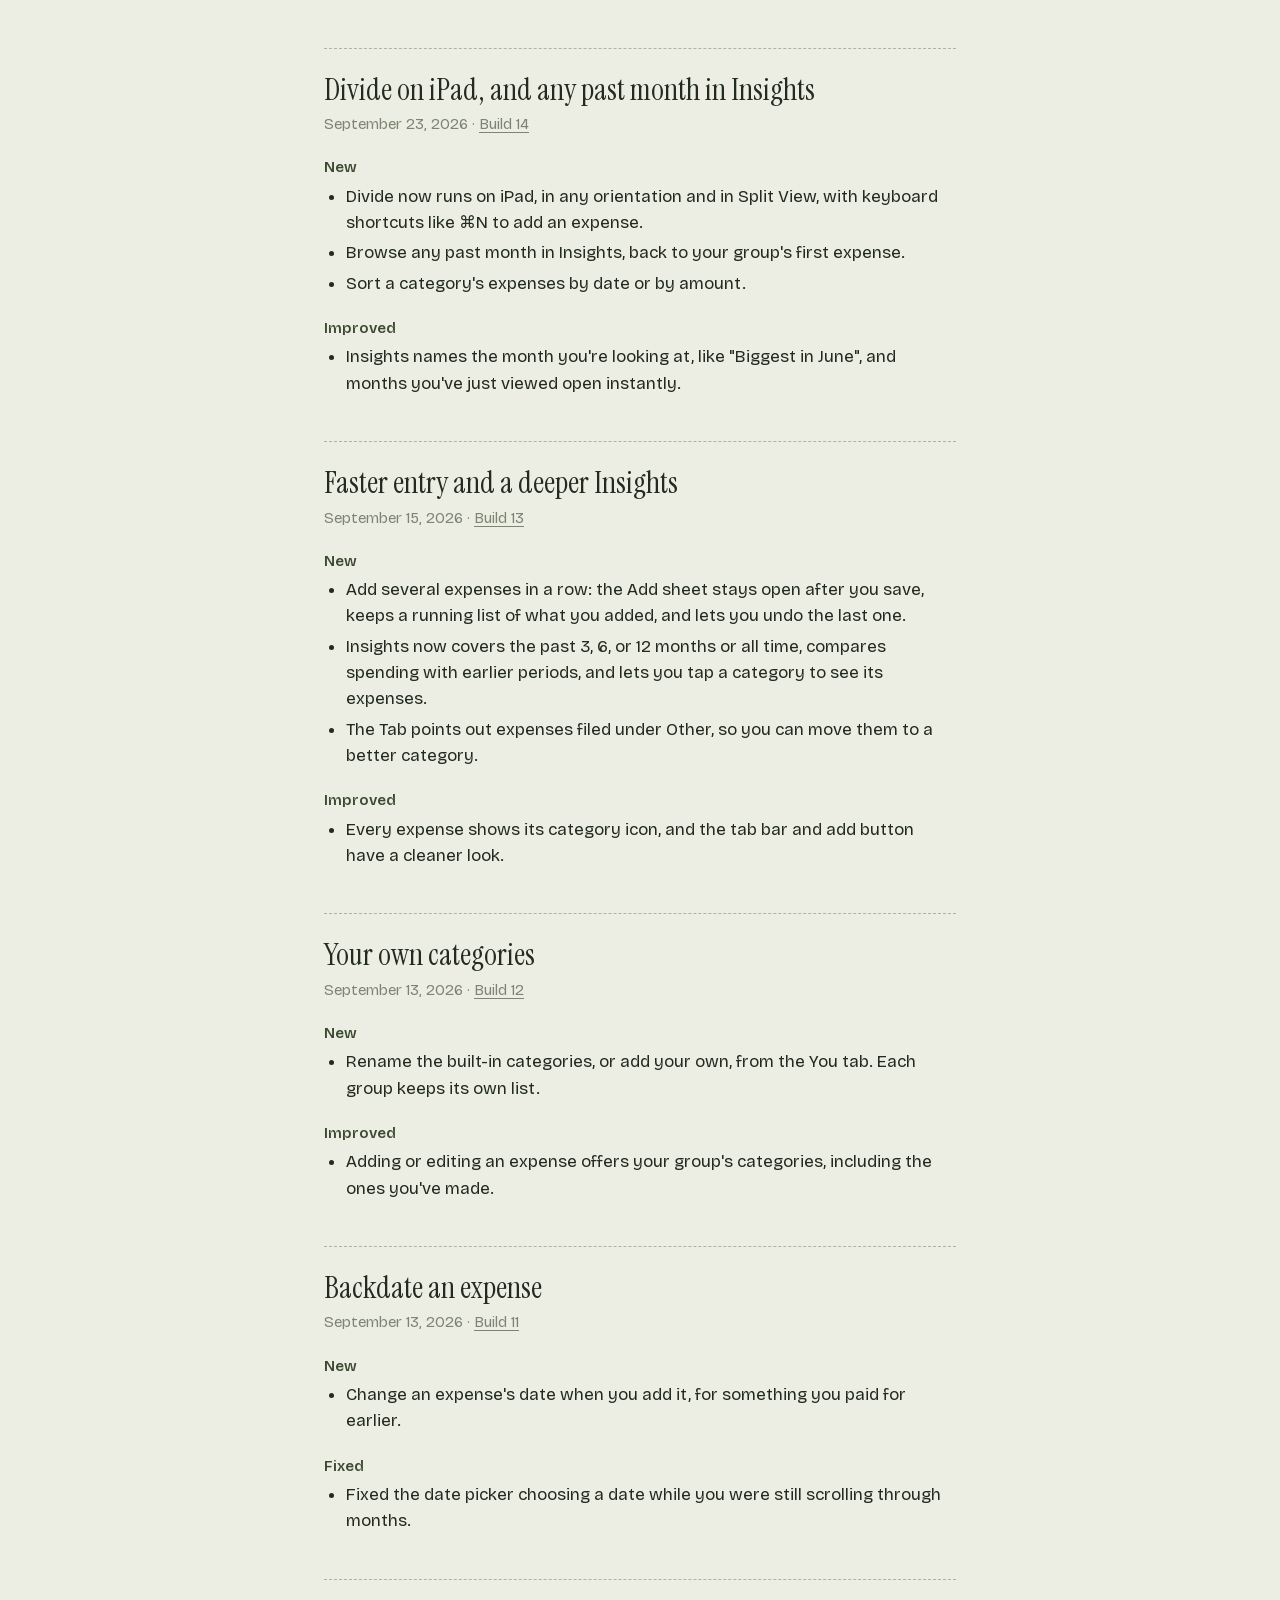
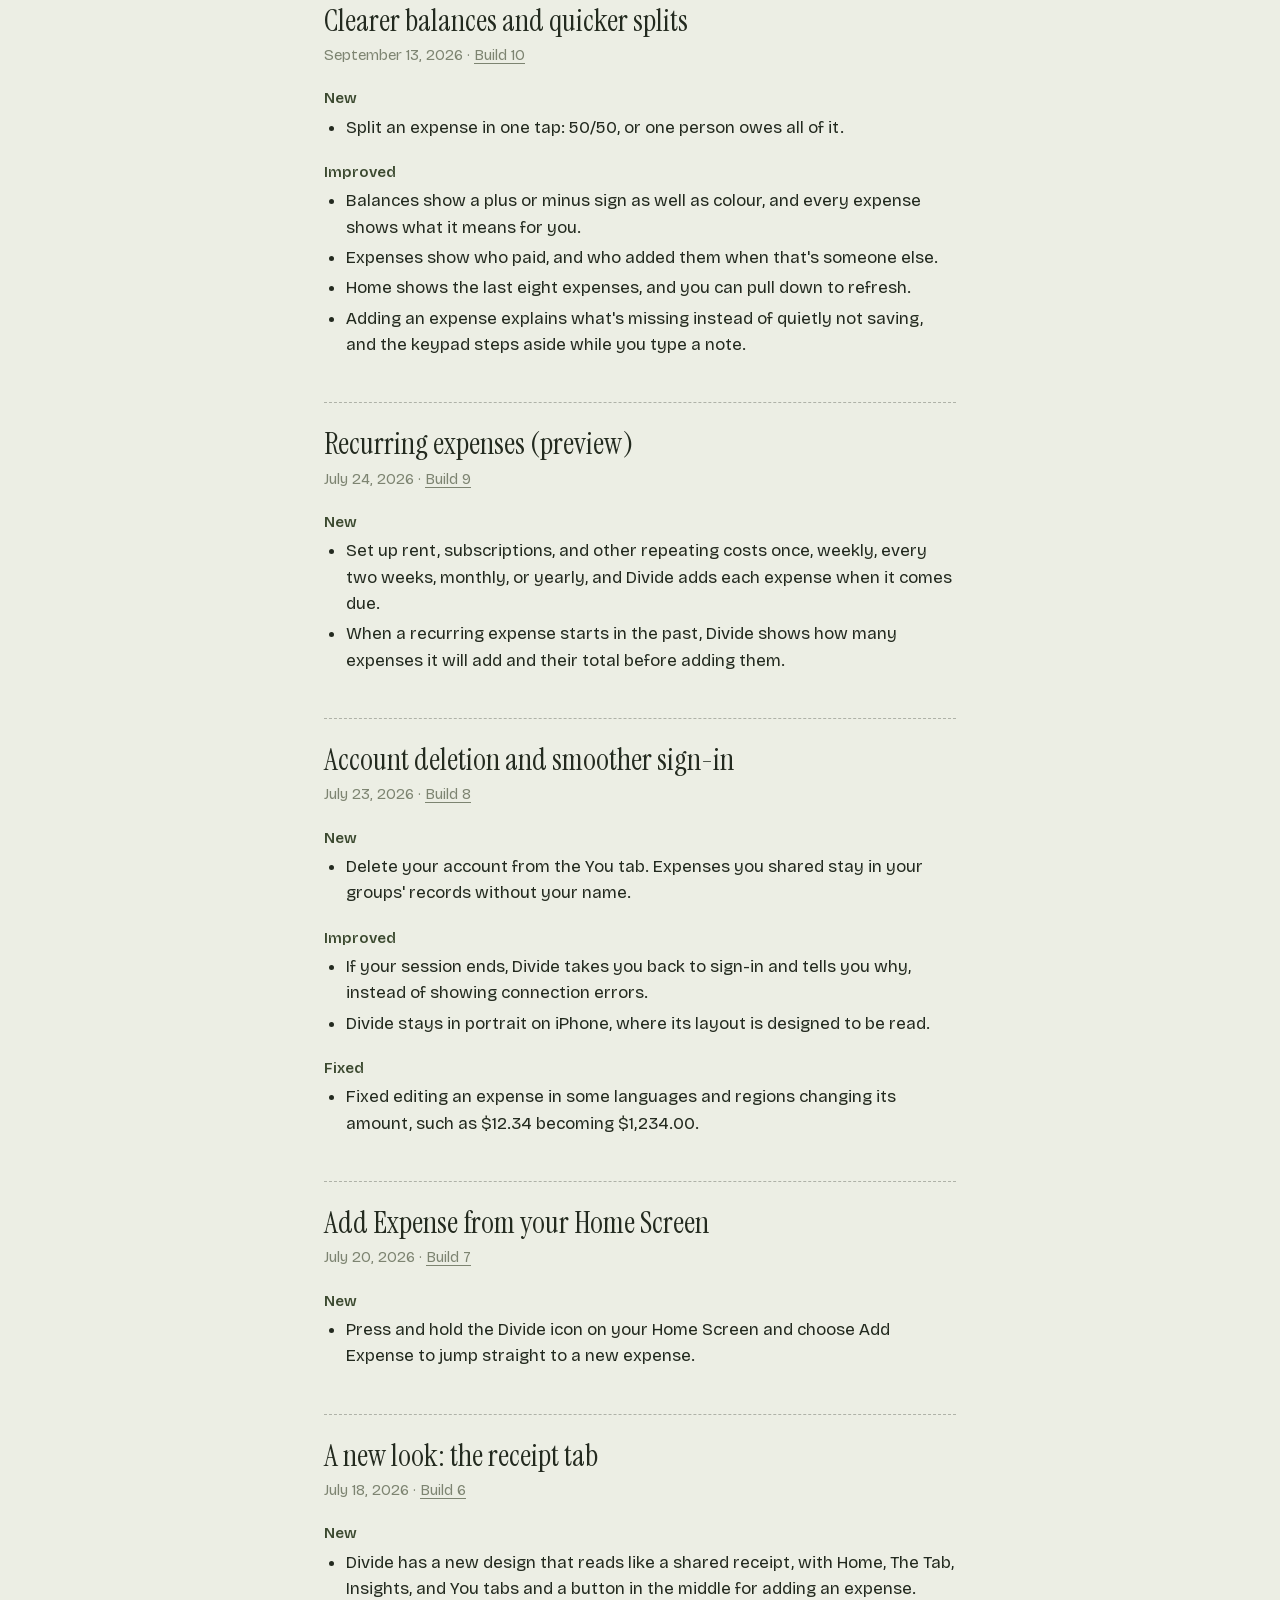
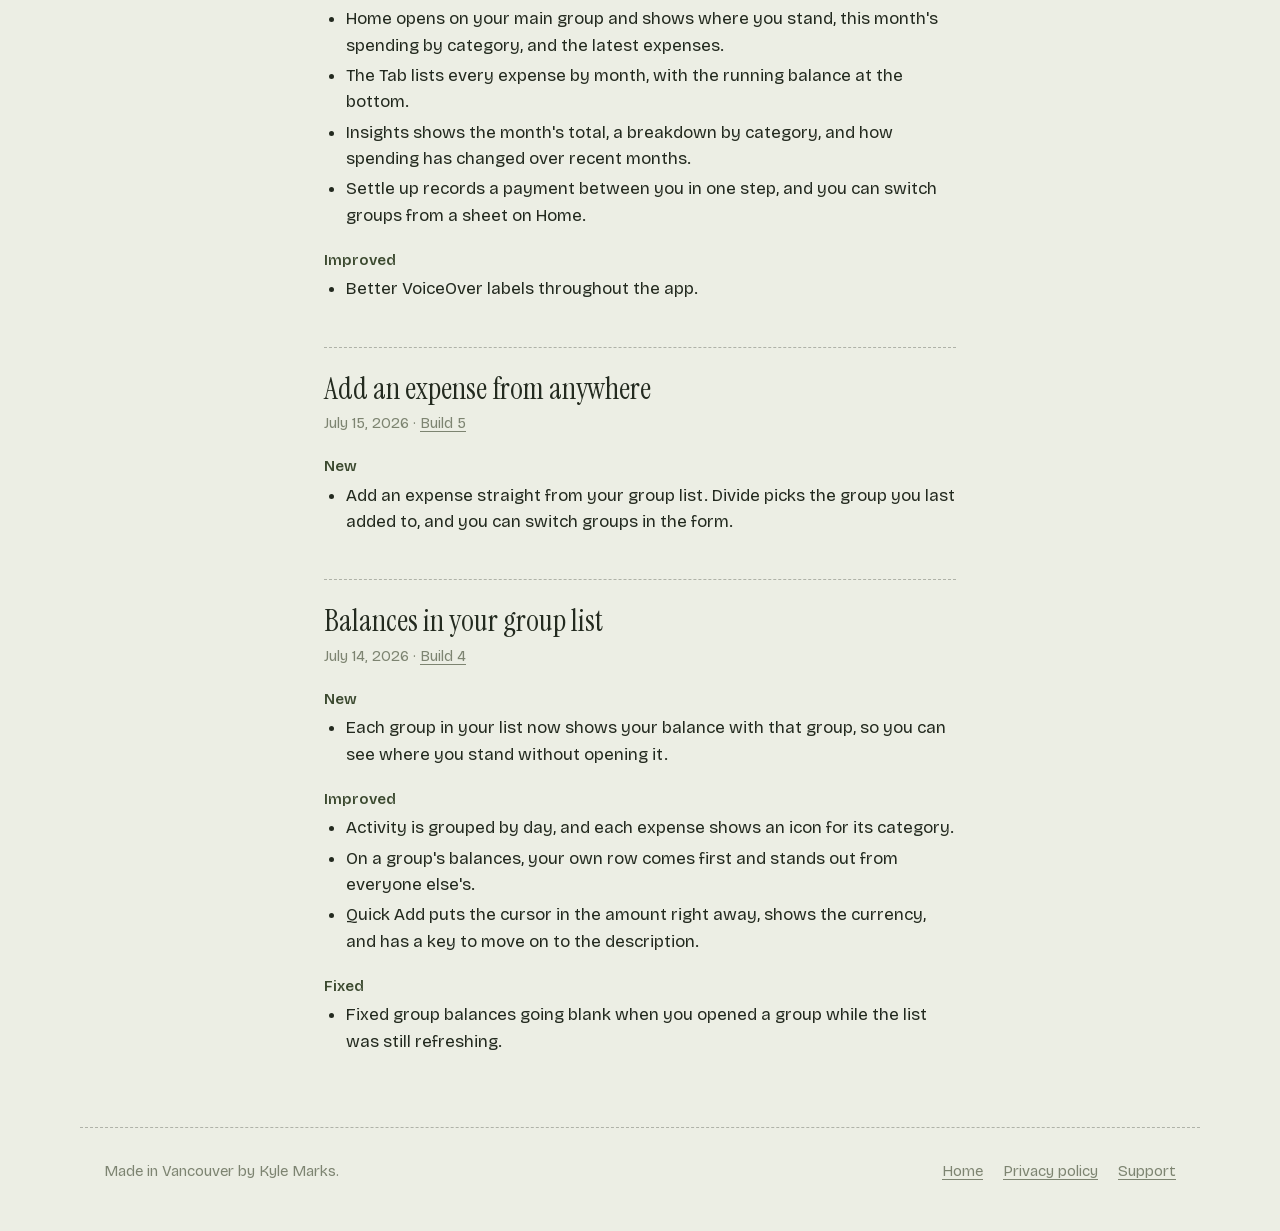
==== commit aea44d2f: "changelog: build 27" ====
--- a/changelog/index.html
+++ b/changelog/index.html
@@ -25,6 +25,16 @@
 <main class="doc changelog">
   <h1>Changelog</h1>
   <p class="lede">What changed in each release of Divide for iPhone and iPad.</p>
+  <article class="release" id="build-27">
+    <header>
+      <h2>Cleaner category pages in Insights</h2>
+      <p class="meta"><time datetime="2026-11-08">November 8, 2026</time> · <a href="#build-27">Build 27</a></p>
+    </header>
+    <h3>Fixed</h3>
+    <ul>
+      <li>Fixed a category&#x27;s name appearing a second time as a large heading at the top of its Insights page, most noticeable on a closed iPhone Duo.</li>
+    </ul>
+  </article>
   <article class="release" id="build-26">
     <header>
       <h2>Fuller Home on iPhone Duo and iPad</h2>
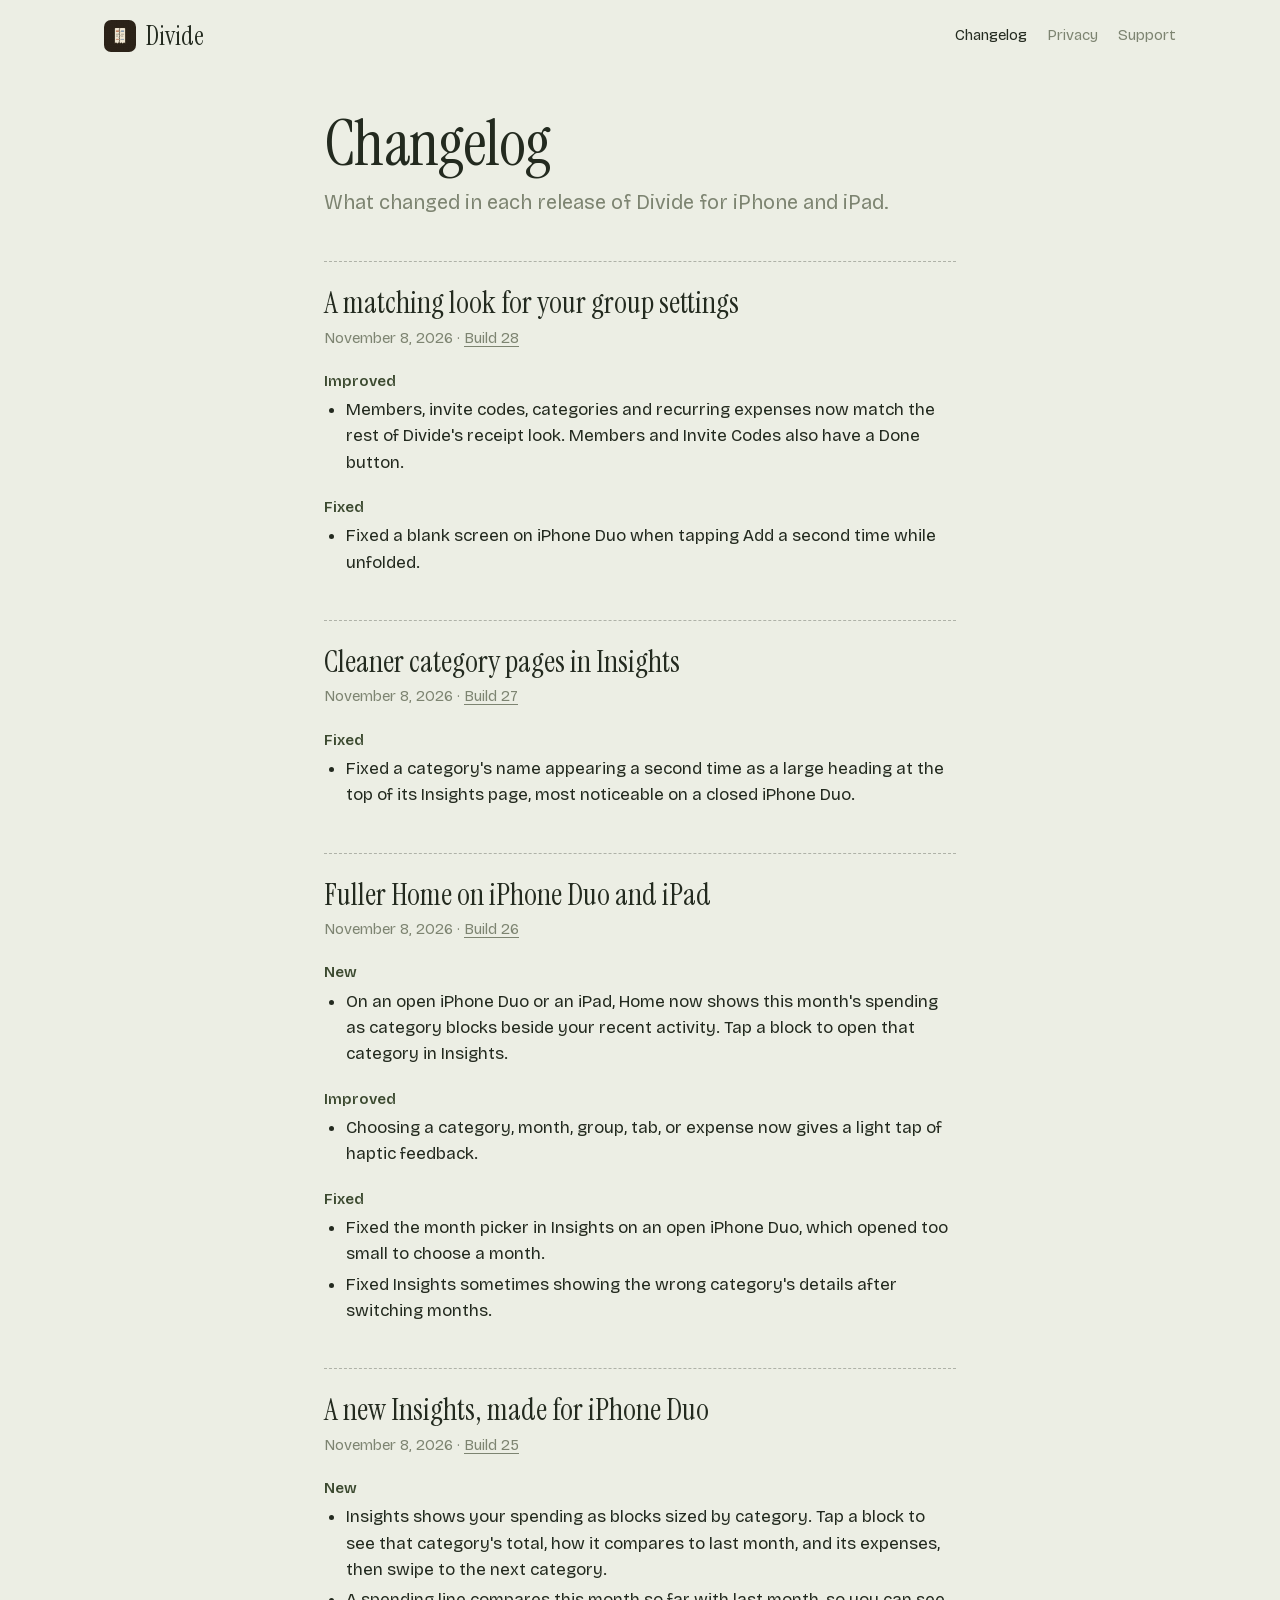
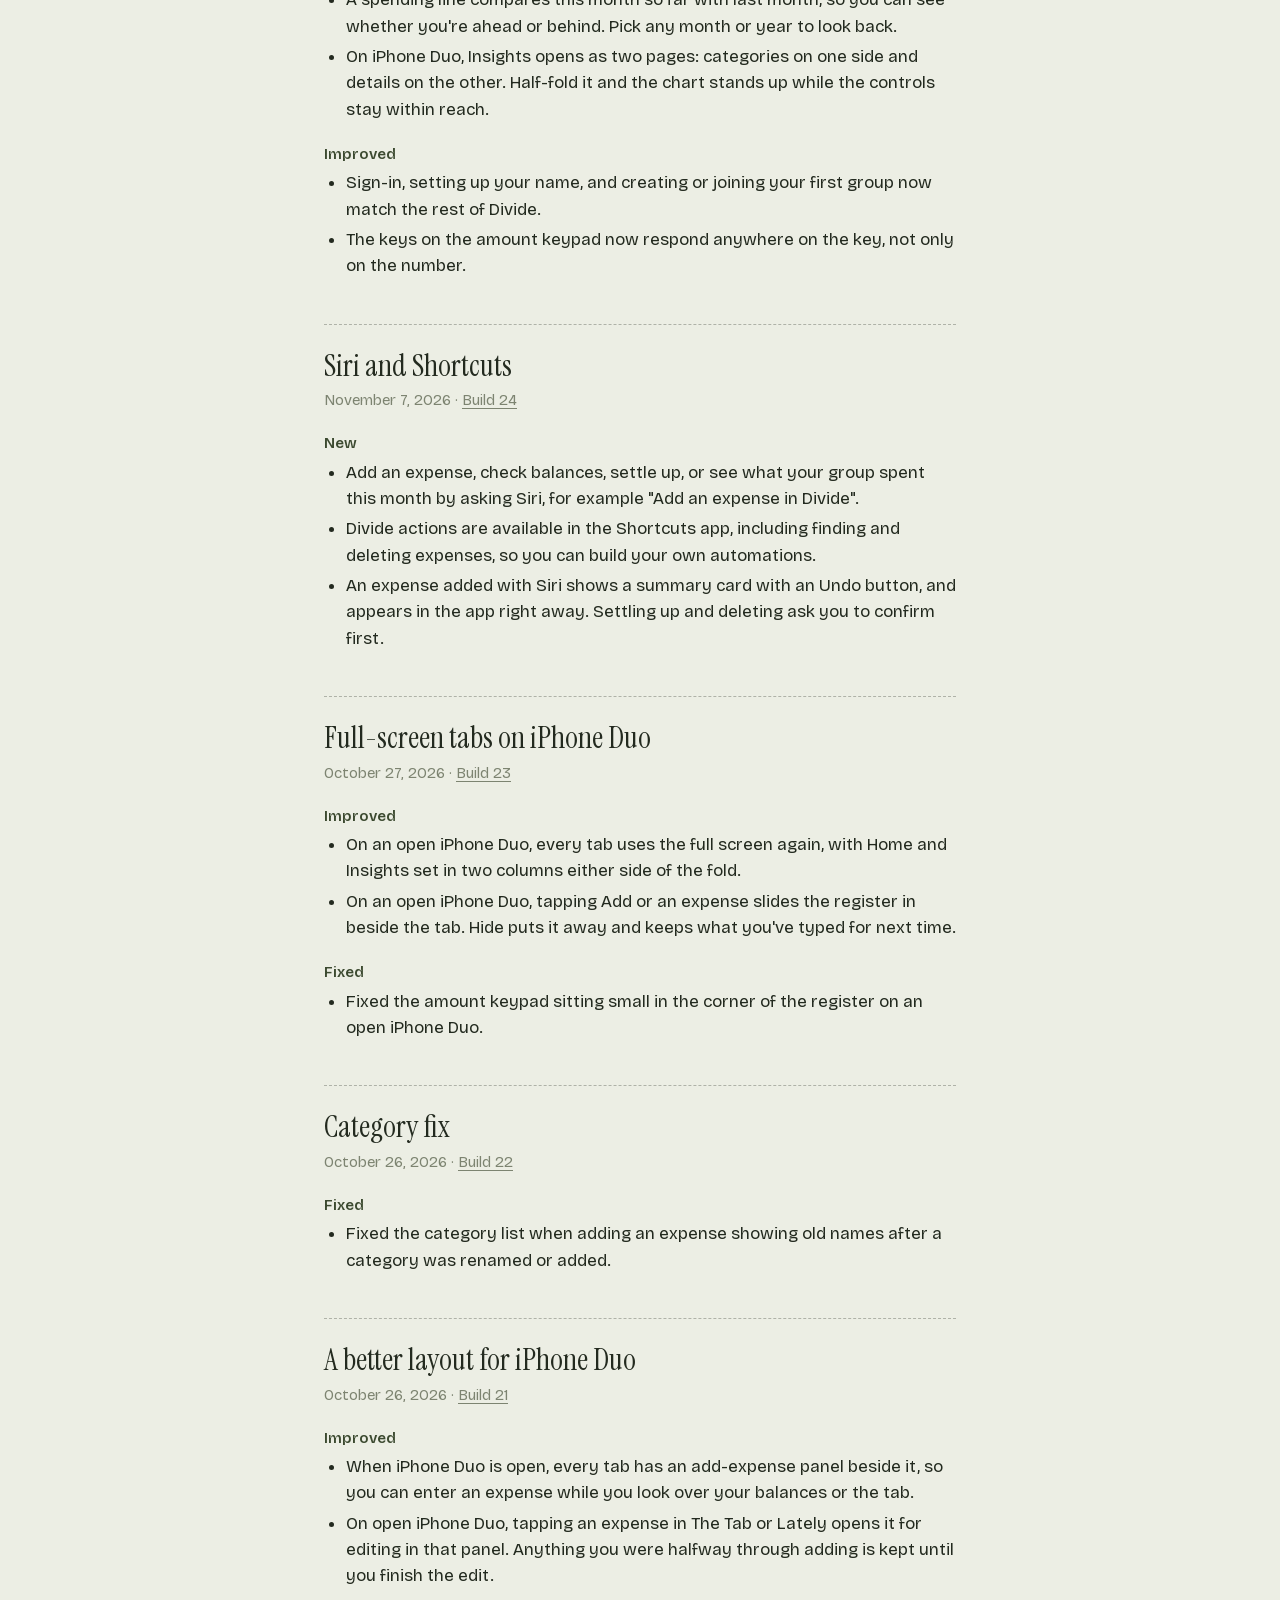
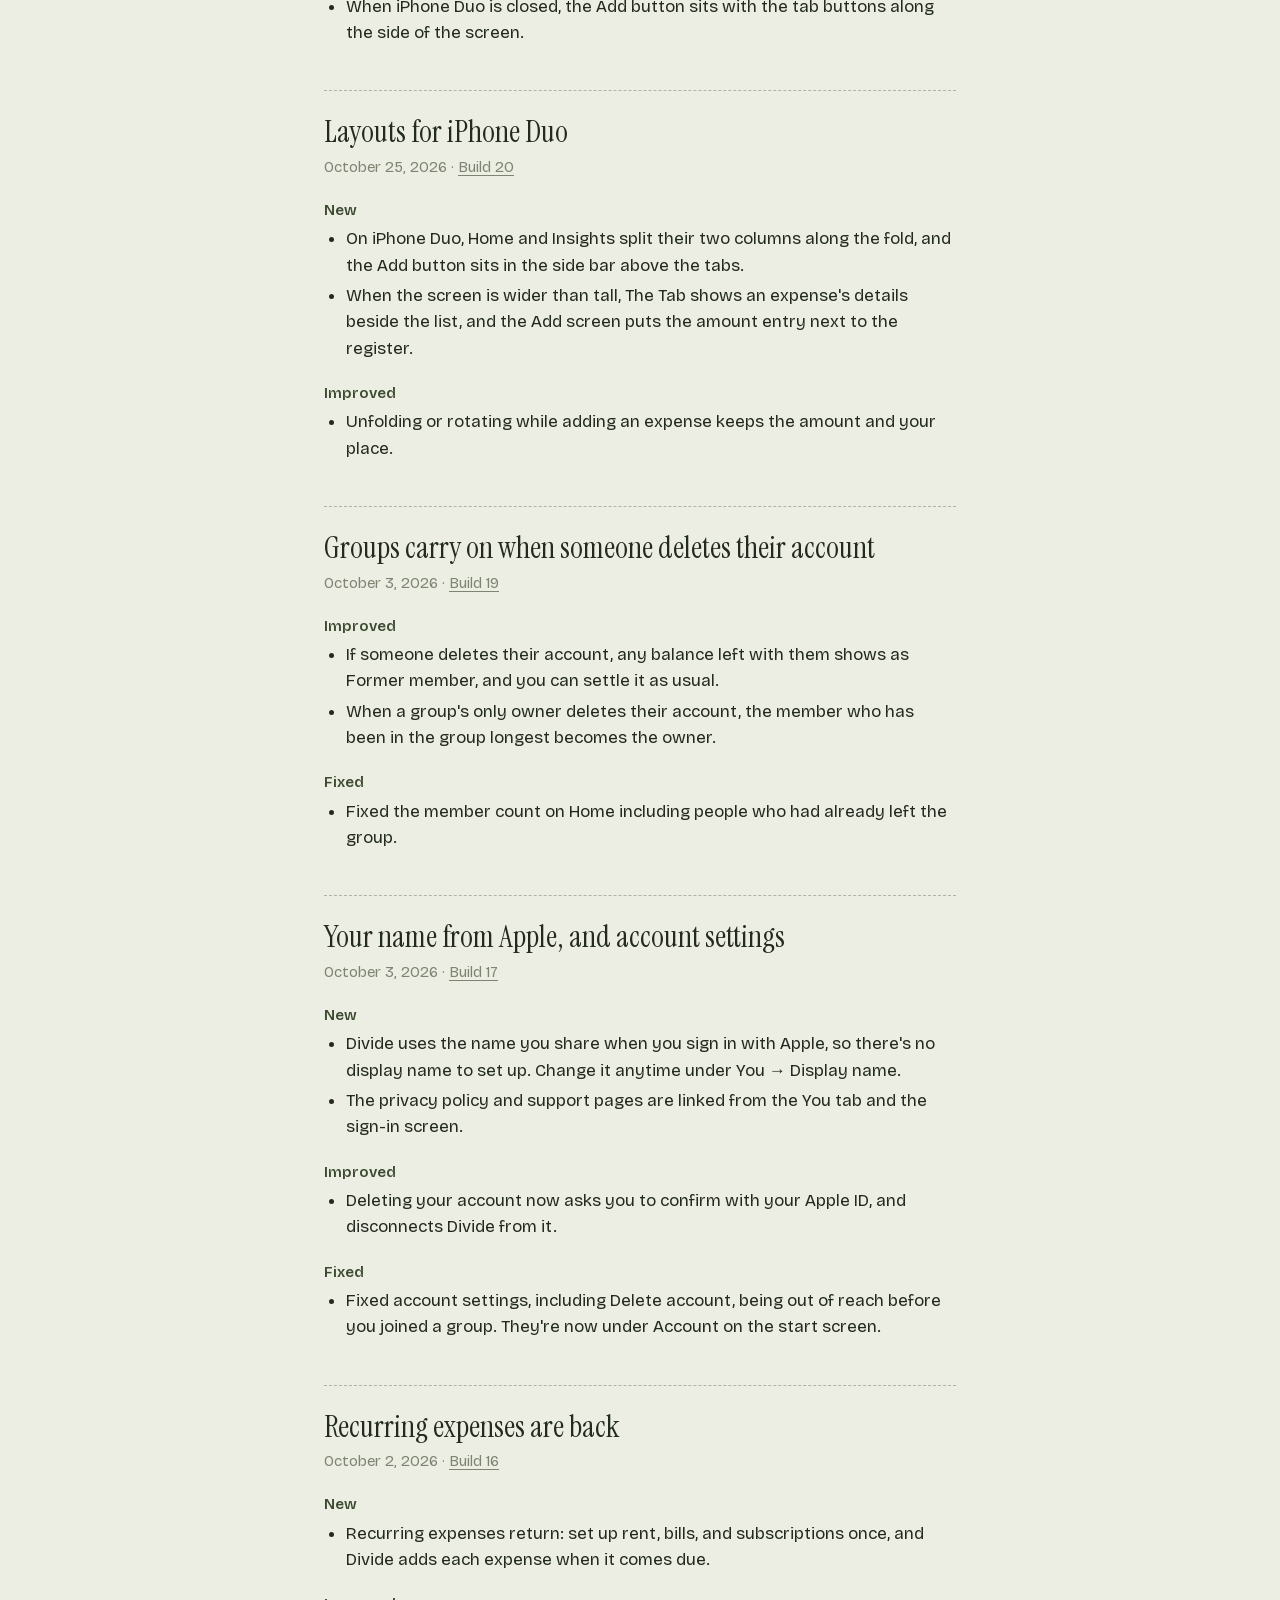
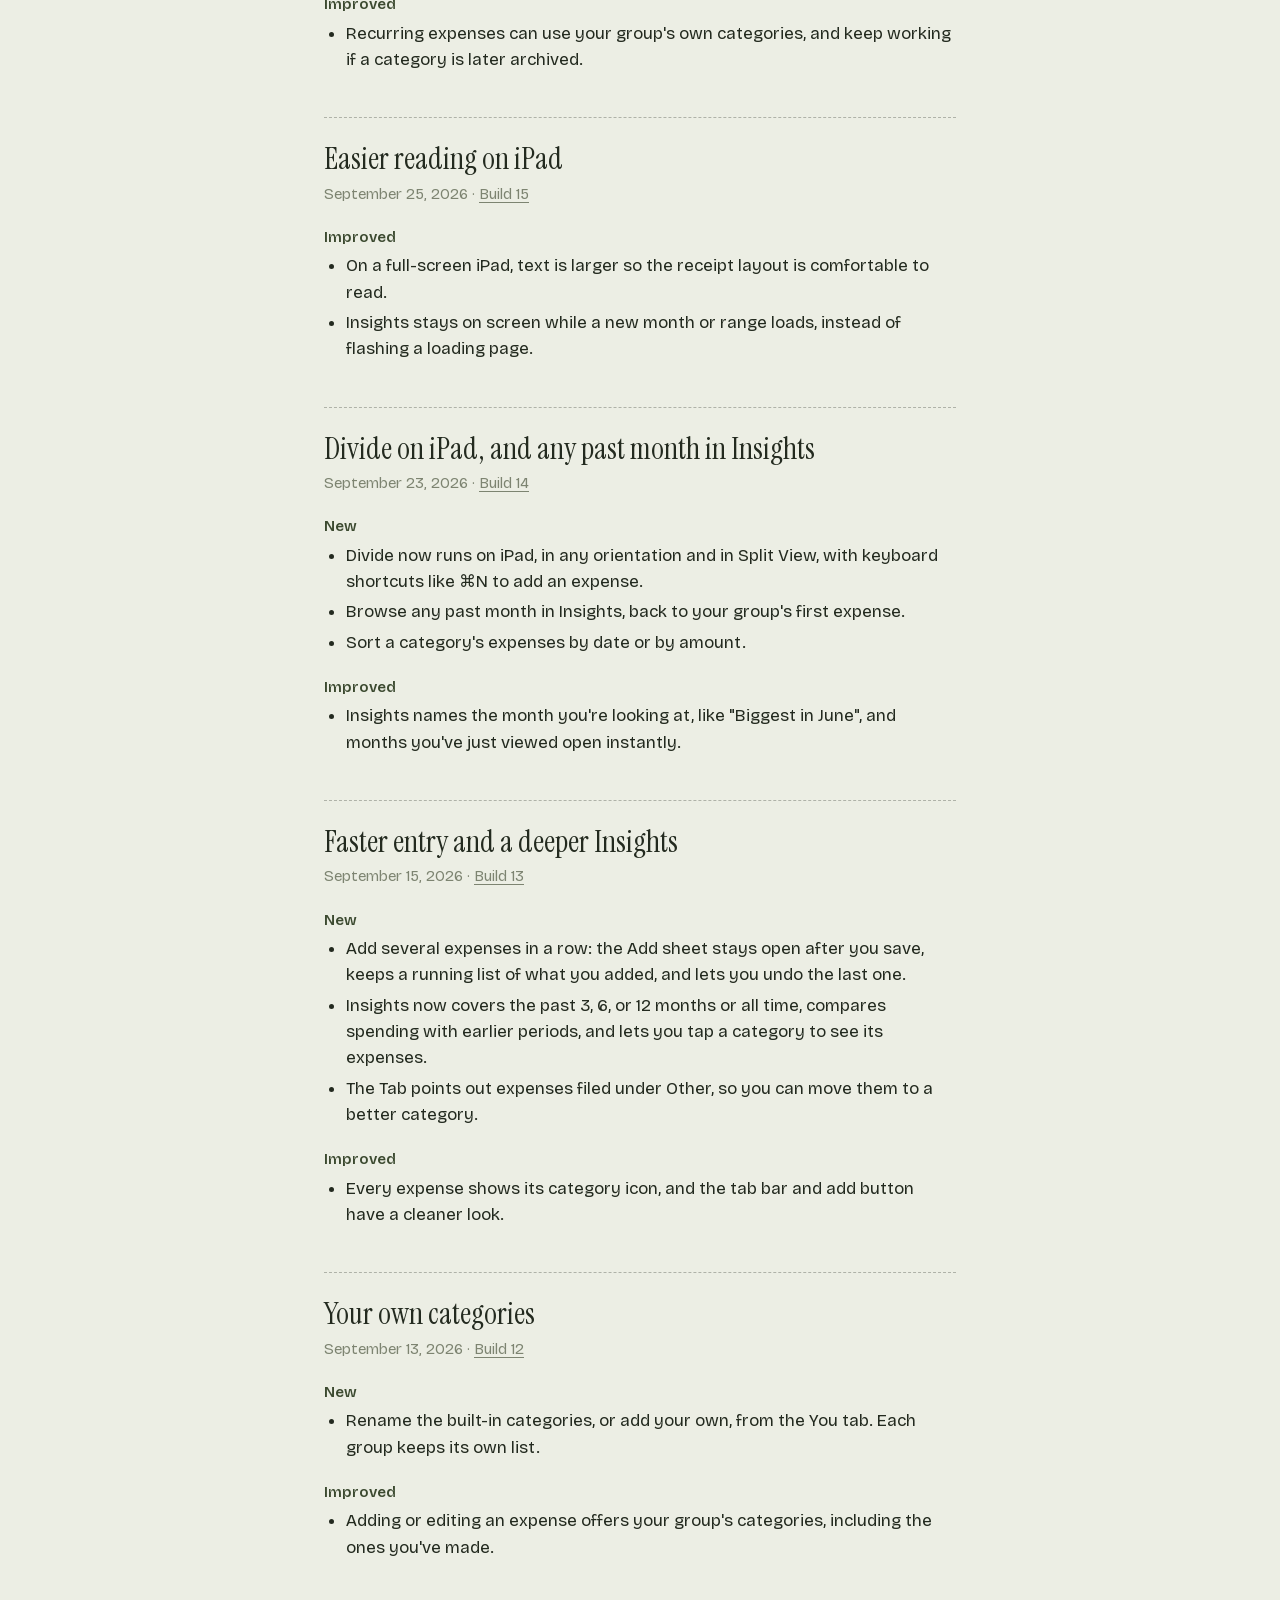
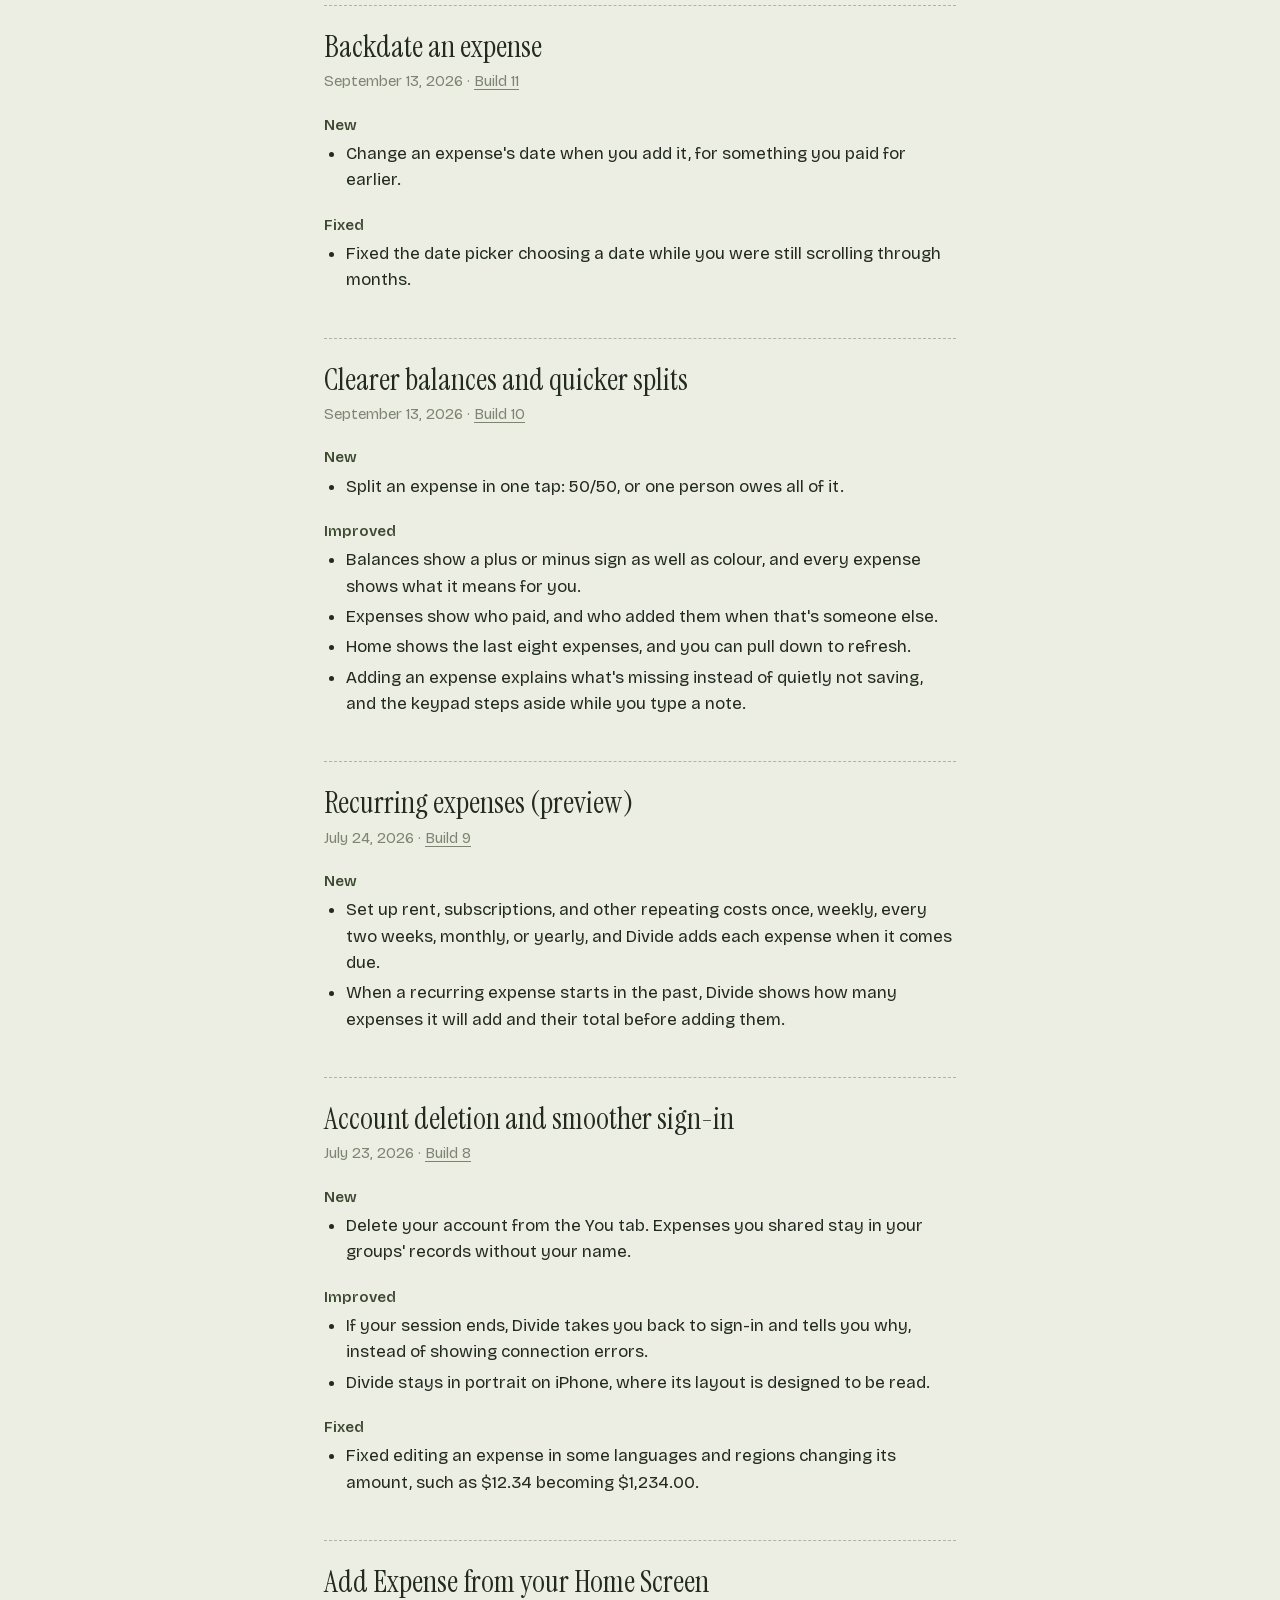
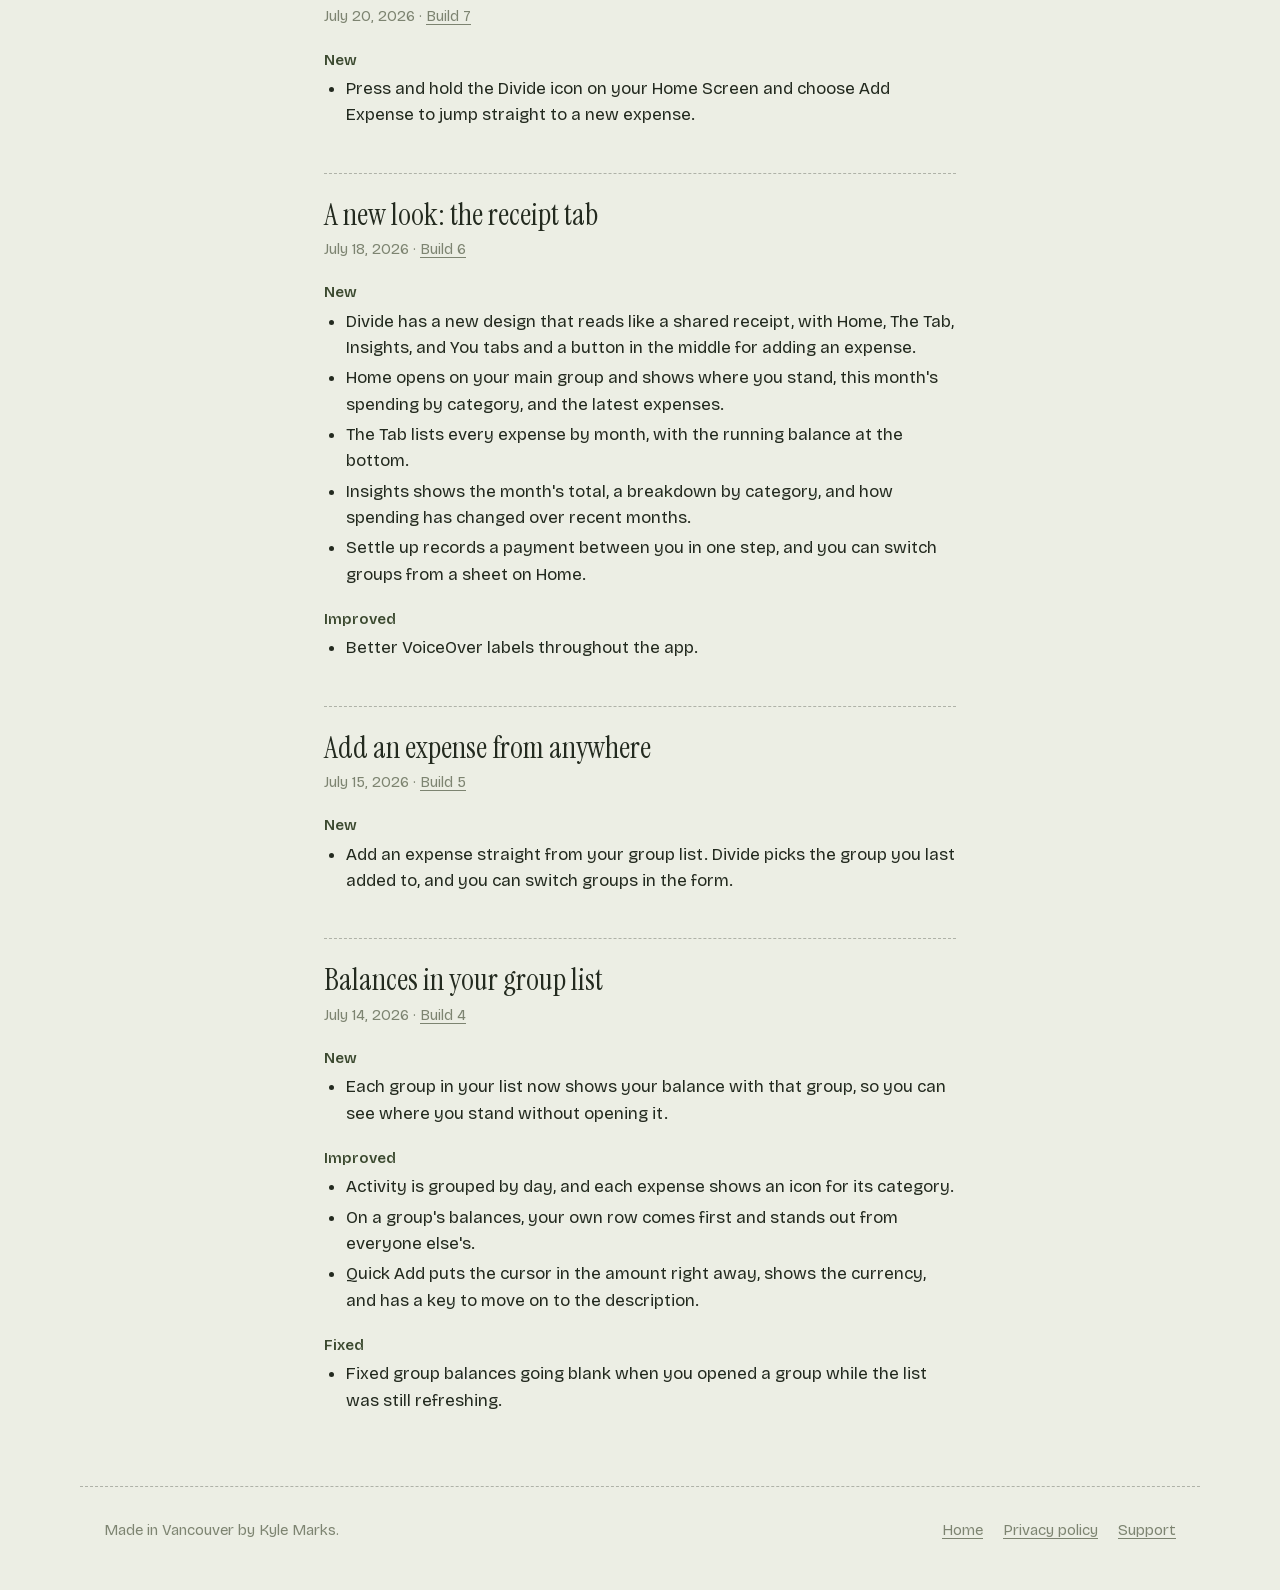
==== commit c5cd08e3: "changelog: build 28" ====
--- a/changelog/index.html
+++ b/changelog/index.html
@@ -25,6 +25,20 @@
 <main class="doc changelog">
   <h1>Changelog</h1>
   <p class="lede">What changed in each release of Divide for iPhone and iPad.</p>
+  <article class="release" id="build-28">
+    <header>
+      <h2>A matching look for your group settings</h2>
+      <p class="meta"><time datetime="2026-11-08">November 8, 2026</time> · <a href="#build-28">Build 28</a></p>
+    </header>
+    <h3>Improved</h3>
+    <ul>
+      <li>Members, invite codes, categories and recurring expenses now match the rest of Divide&#x27;s receipt look. Members and Invite Codes also have a Done button.</li>
+    </ul>
+    <h3>Fixed</h3>
+    <ul>
+      <li>Fixed a blank screen on iPhone Duo when tapping Add a second time while unfolded.</li>
+    </ul>
+  </article>
   <article class="release" id="build-27">
     <header>
       <h2>Cleaner category pages in Insights</h2>
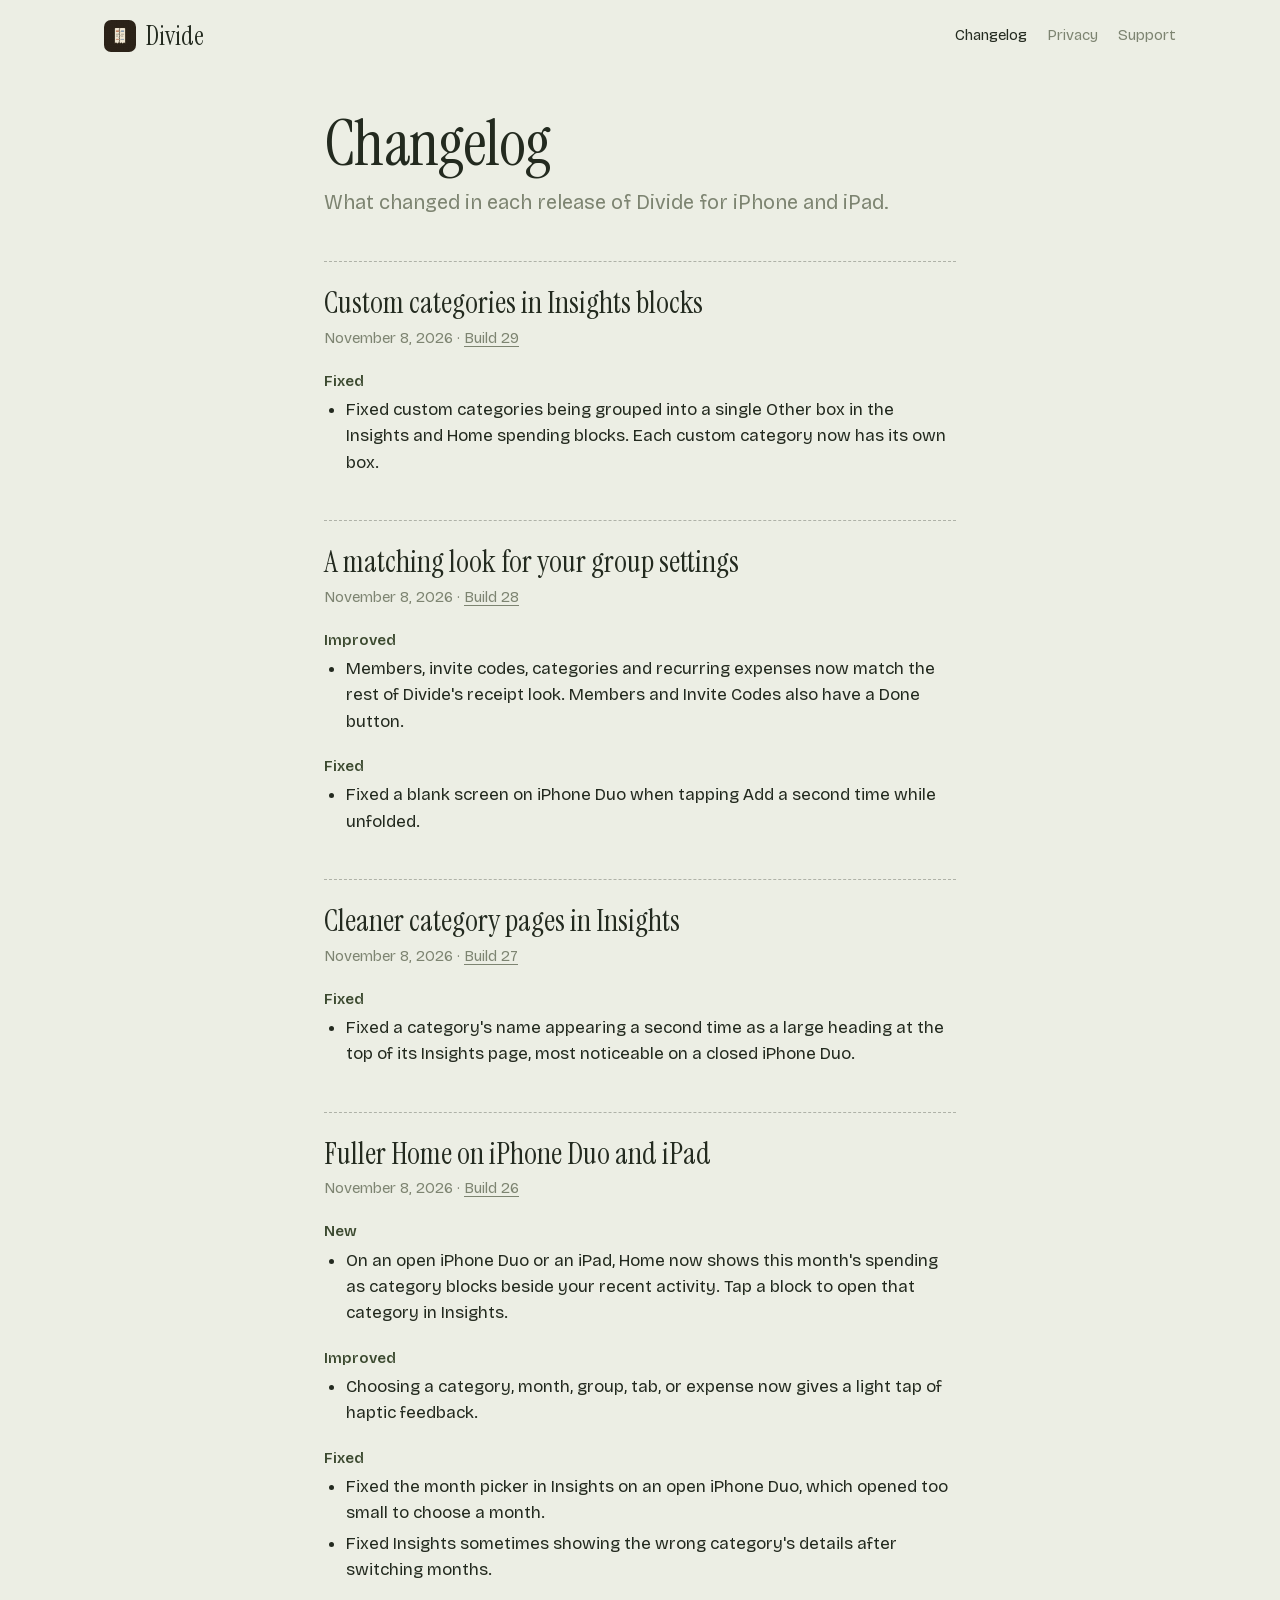
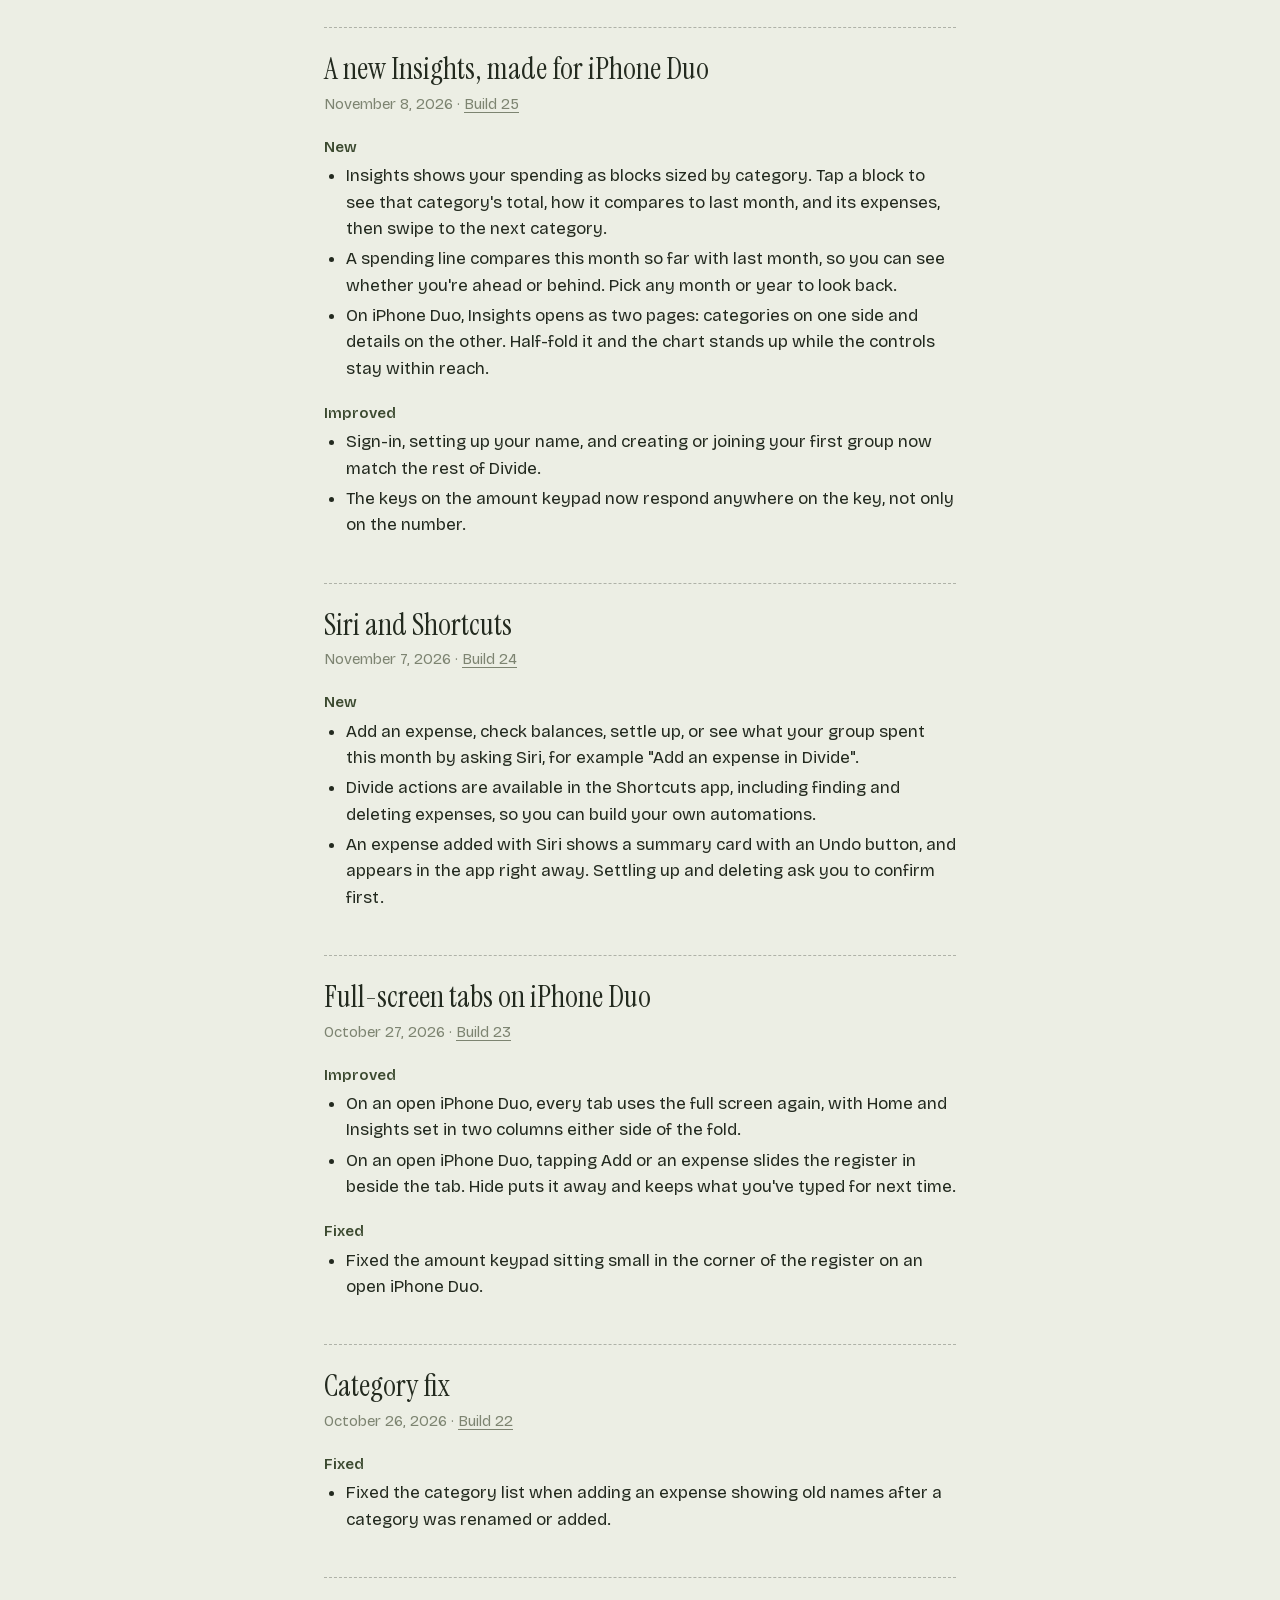
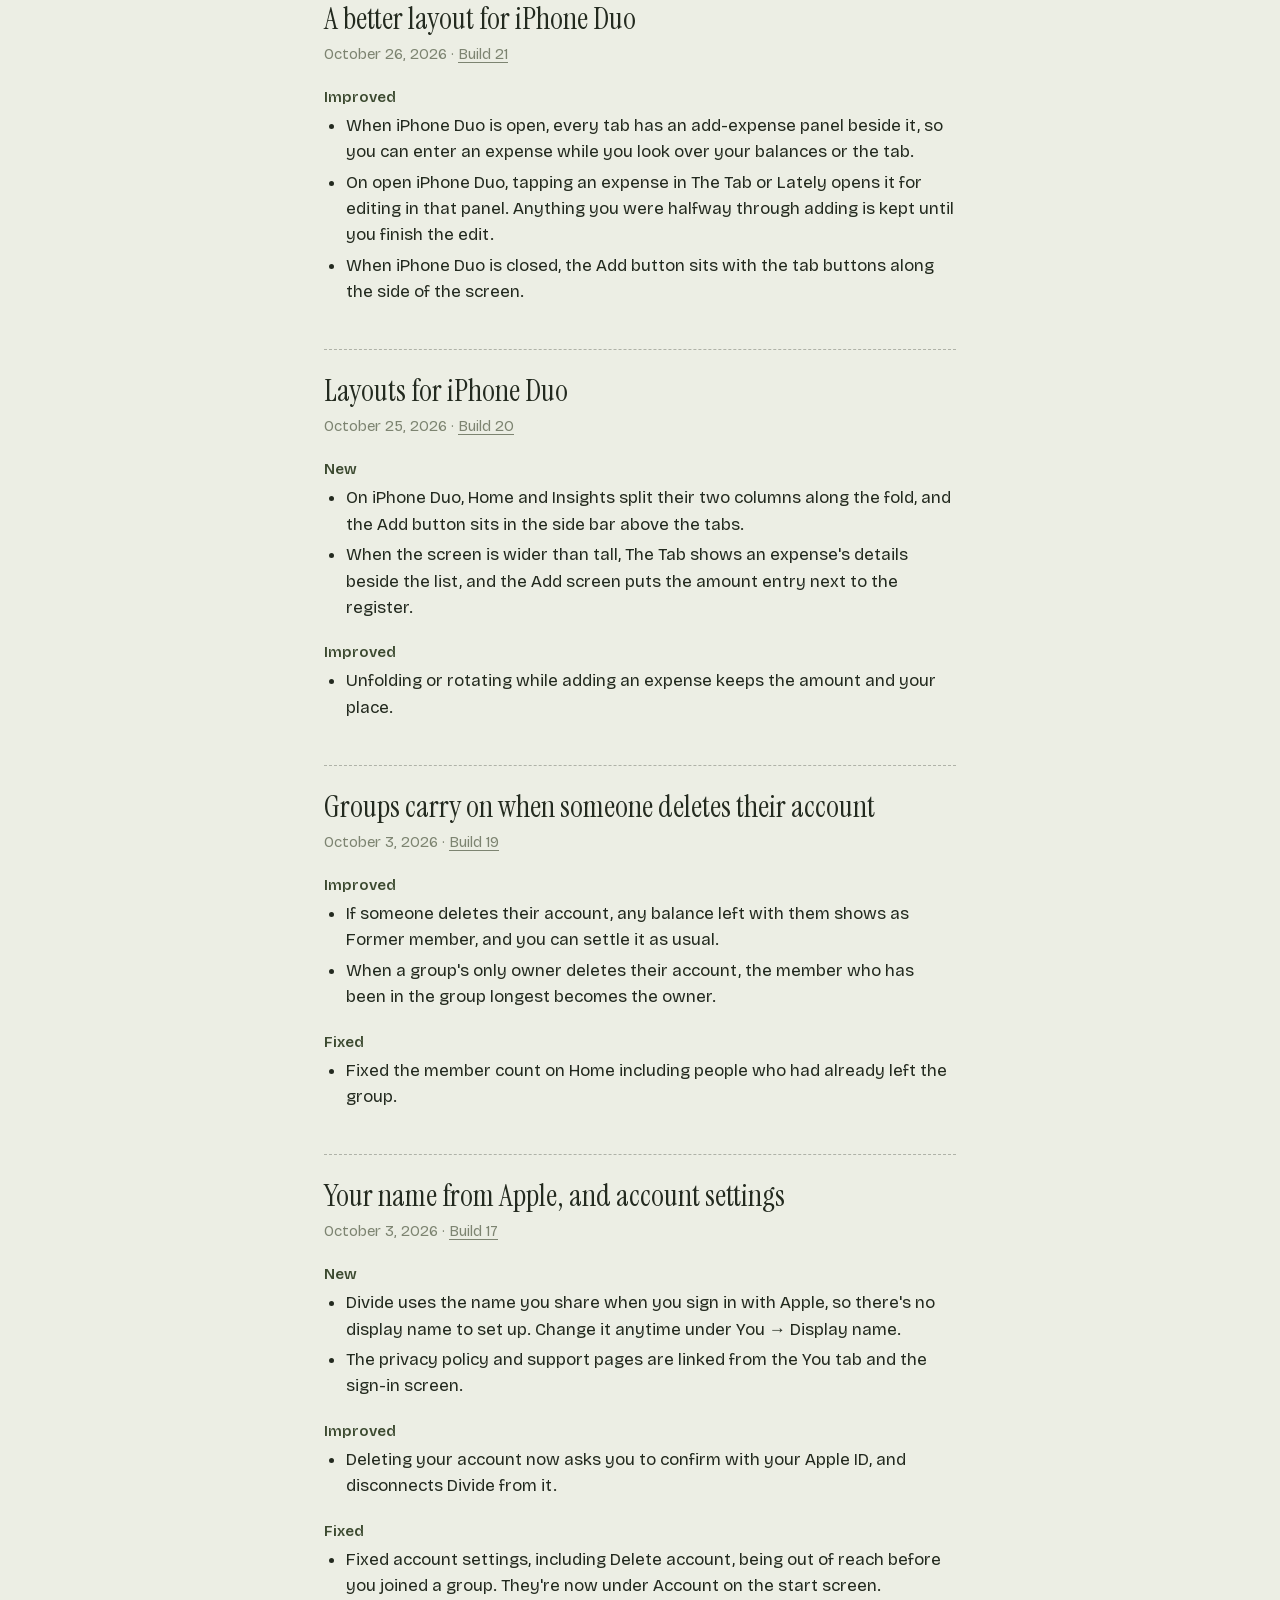
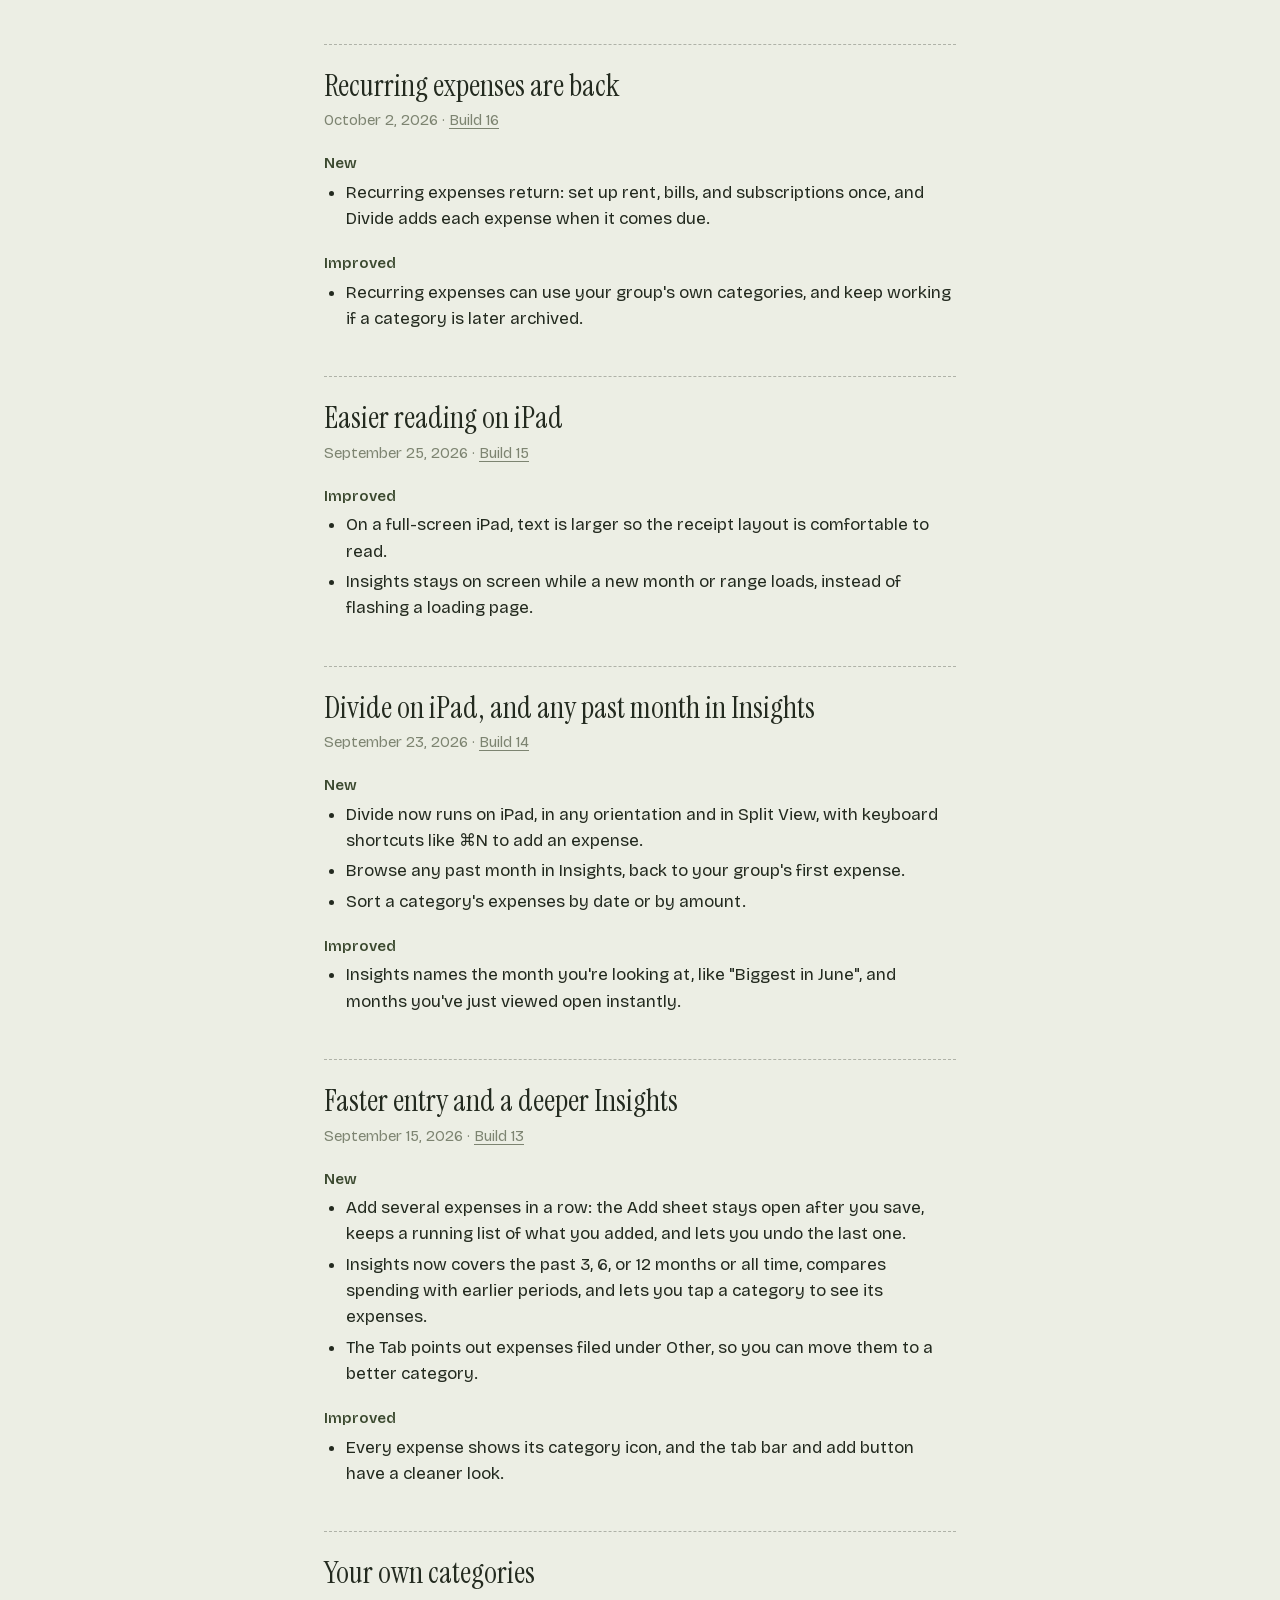
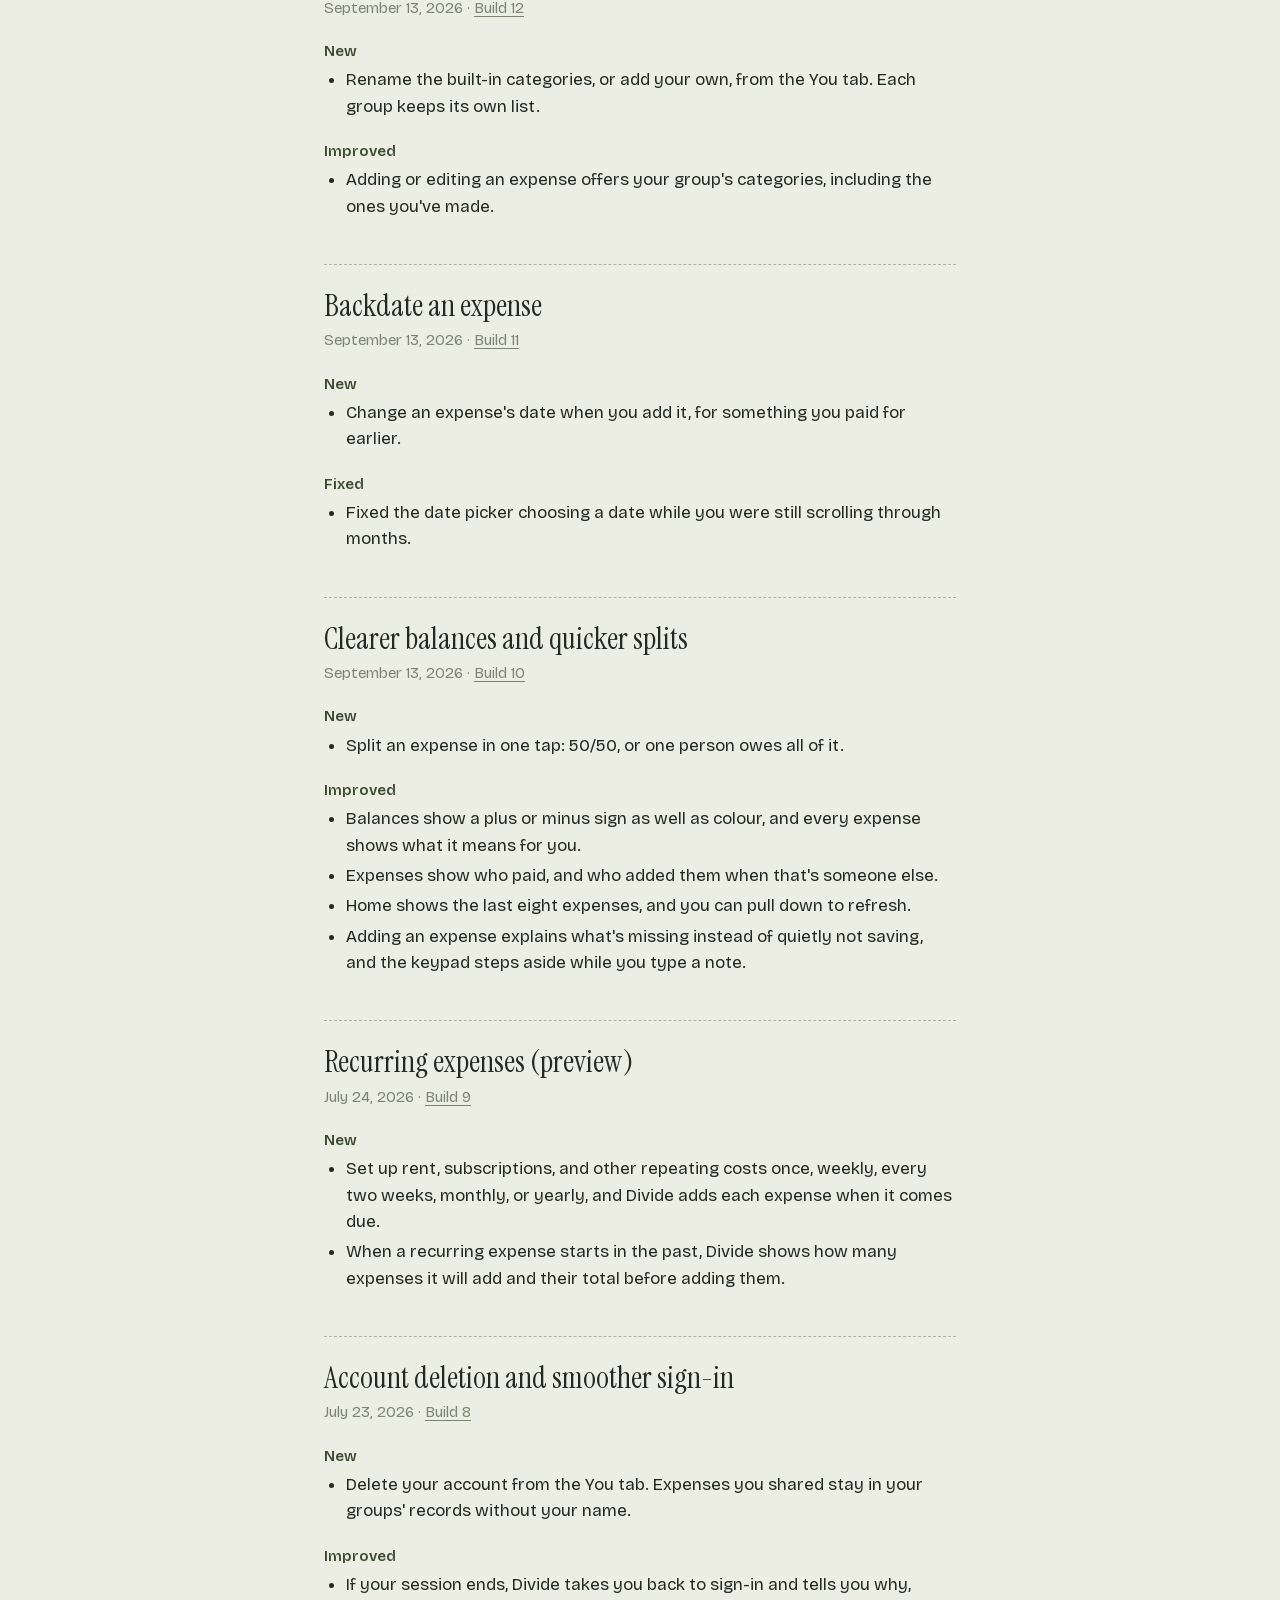
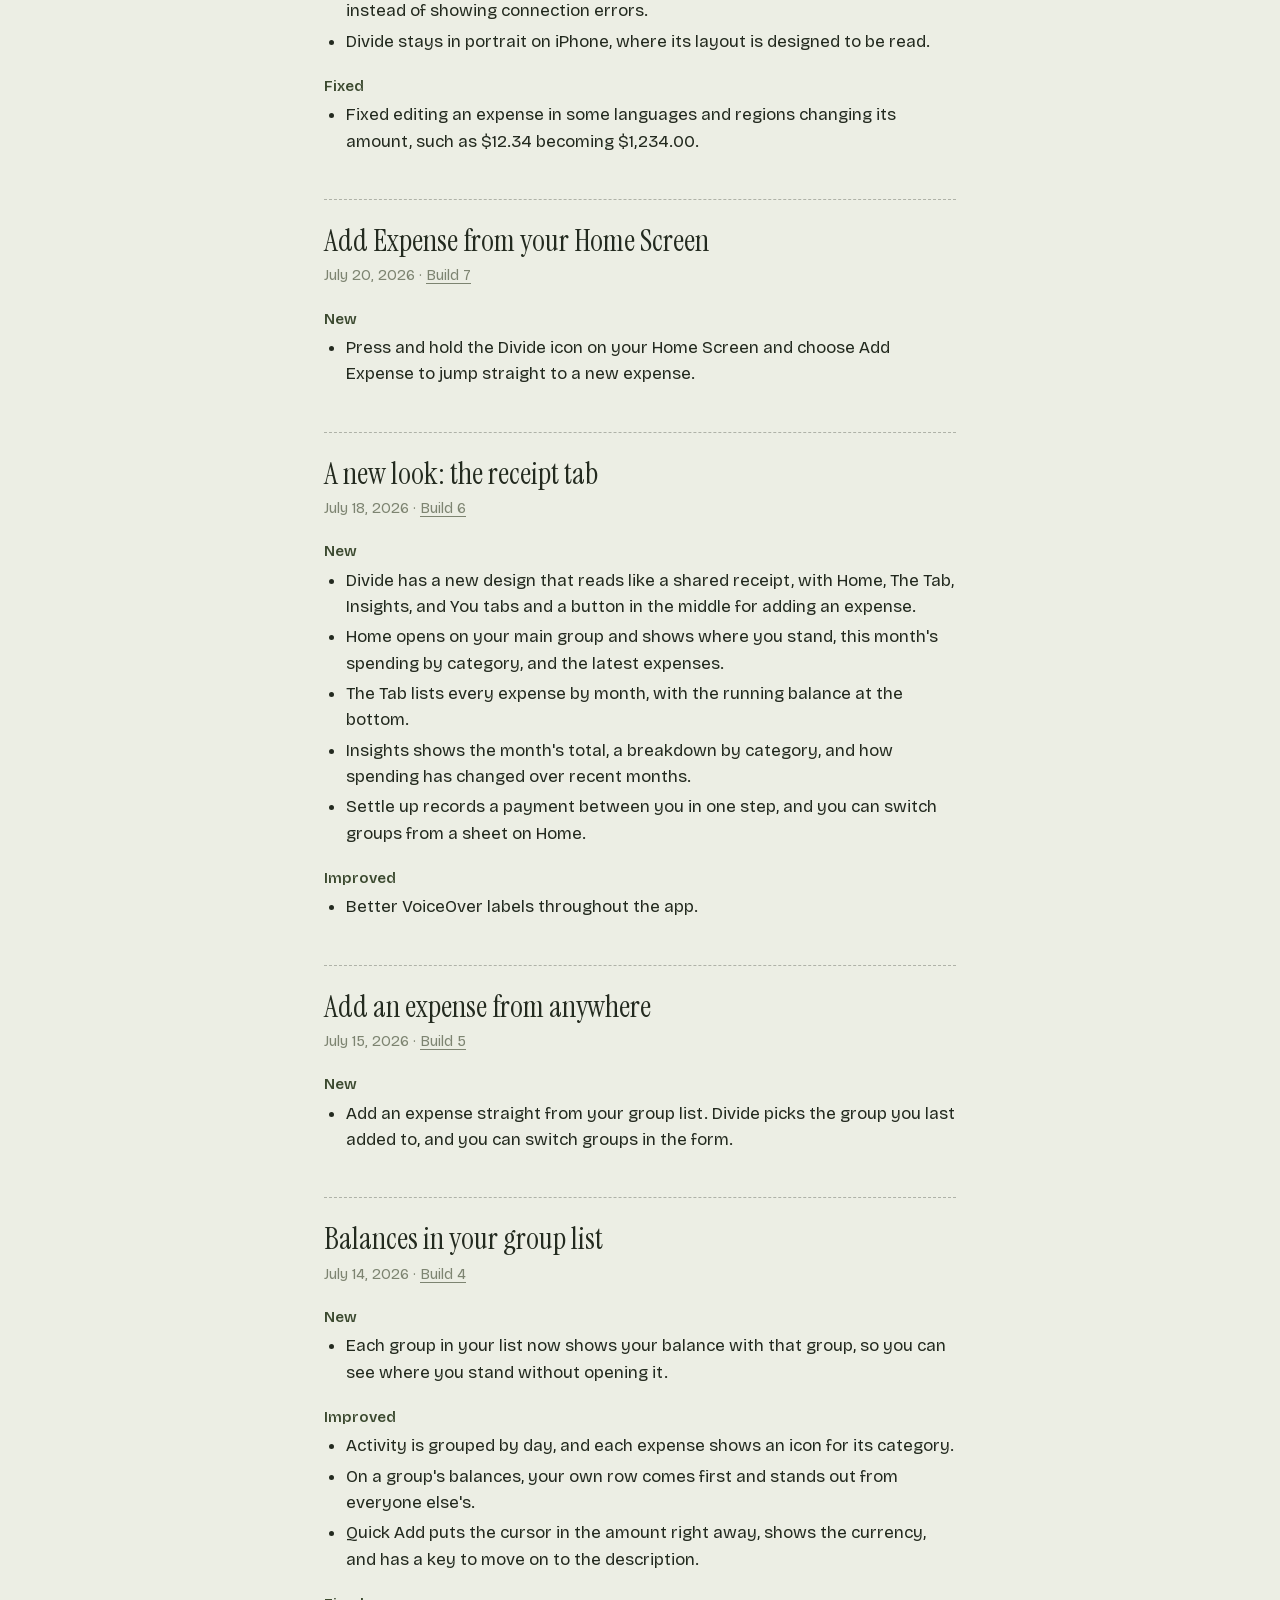
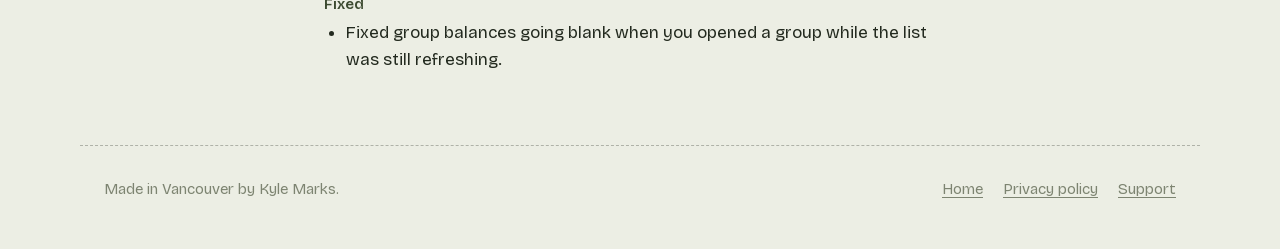
==== commit cd2733fa: "changelog: build 29" ====
--- a/changelog/index.html
+++ b/changelog/index.html
@@ -25,6 +25,16 @@
 <main class="doc changelog">
   <h1>Changelog</h1>
   <p class="lede">What changed in each release of Divide for iPhone and iPad.</p>
+  <article class="release" id="build-29">
+    <header>
+      <h2>Custom categories in Insights blocks</h2>
+      <p class="meta"><time datetime="2026-11-08">November 8, 2026</time> · <a href="#build-29">Build 29</a></p>
+    </header>
+    <h3>Fixed</h3>
+    <ul>
+      <li>Fixed custom categories being grouped into a single Other box in the Insights and Home spending blocks. Each custom category now has its own box.</li>
+    </ul>
+  </article>
   <article class="release" id="build-28">
     <header>
       <h2>A matching look for your group settings</h2>
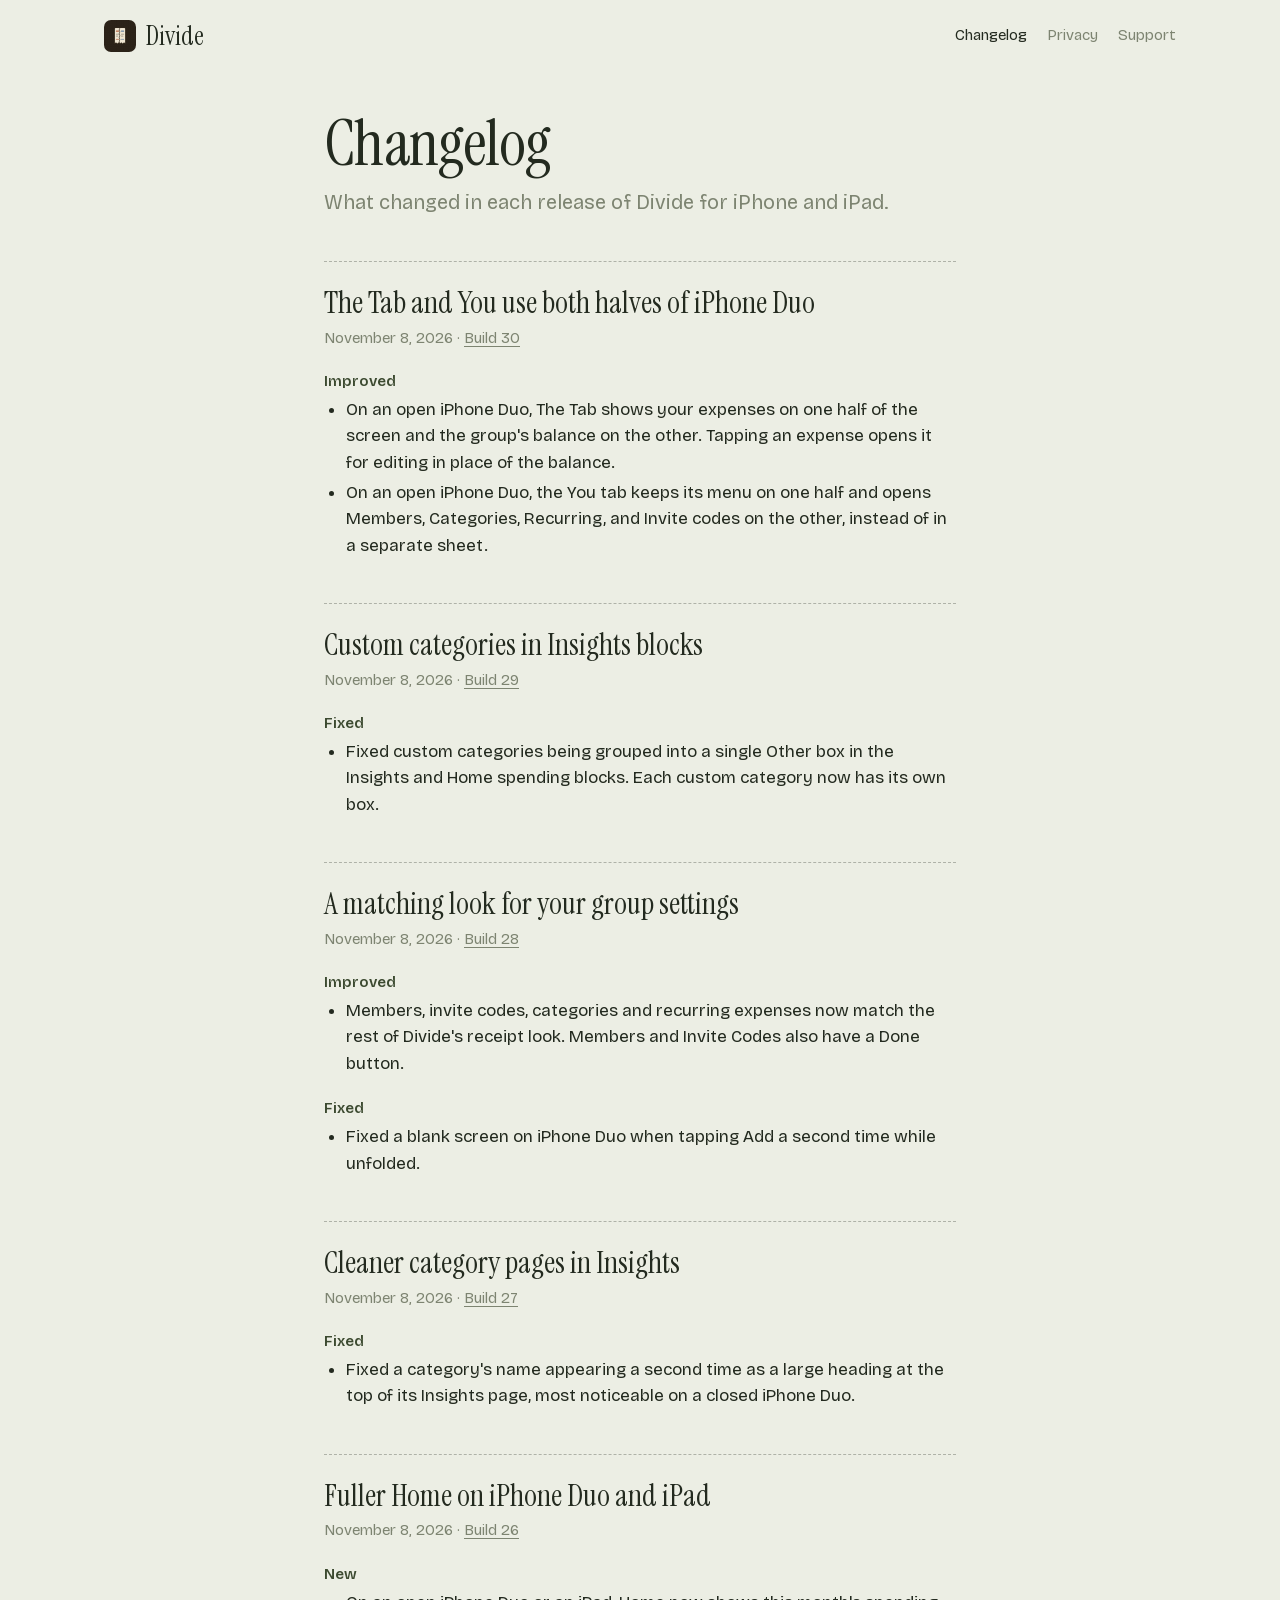
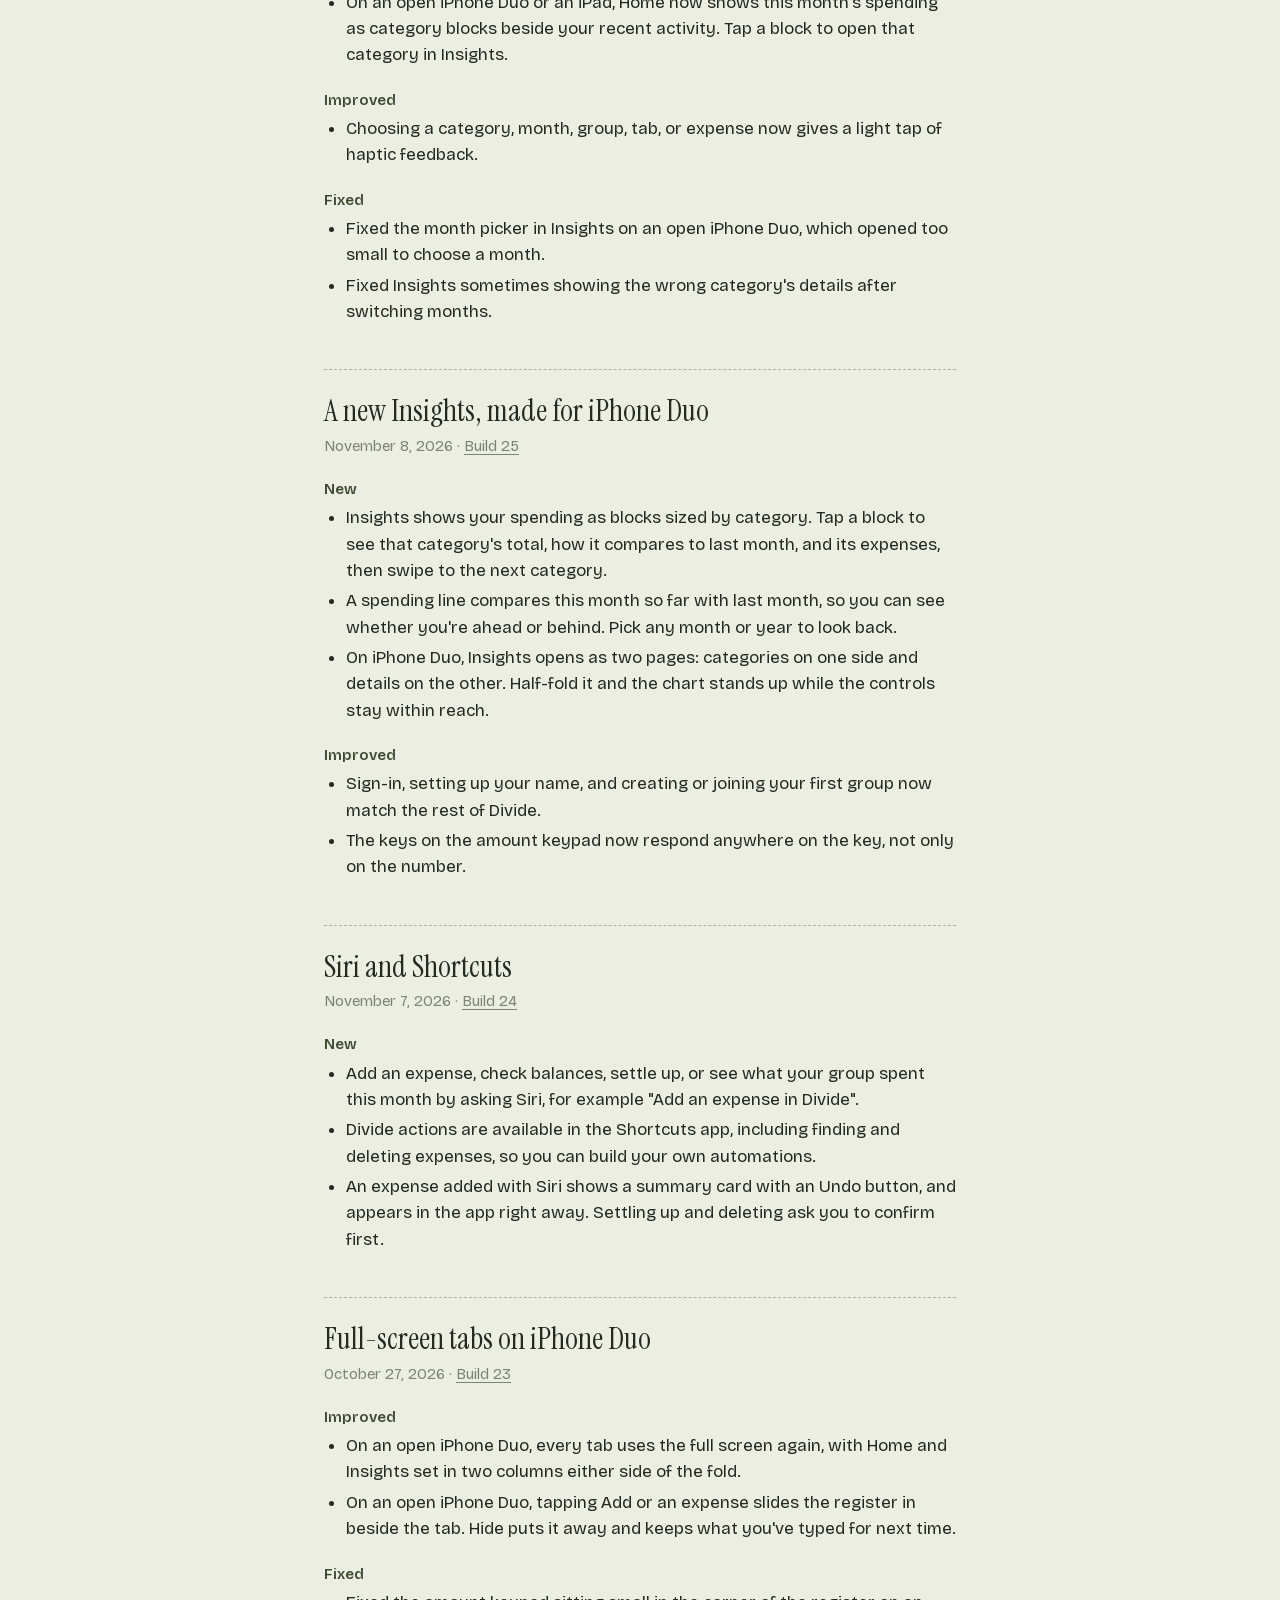
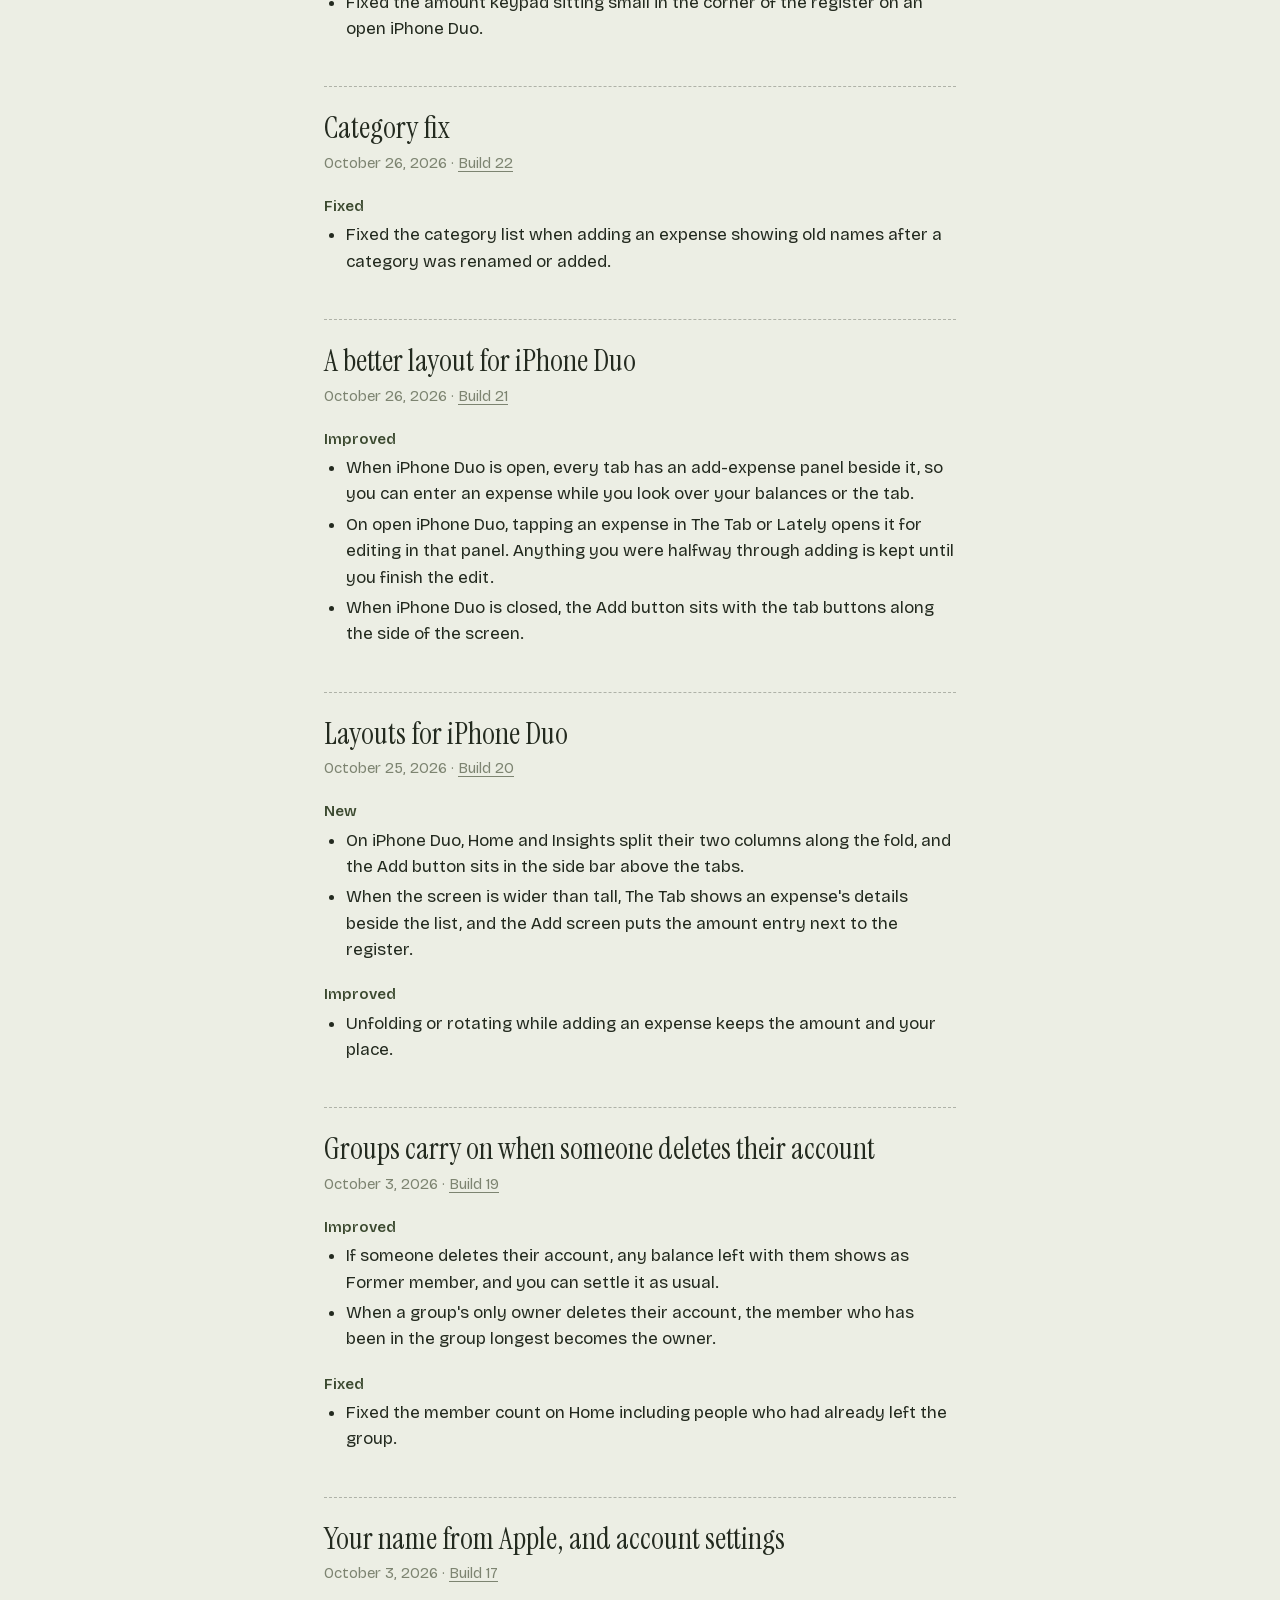
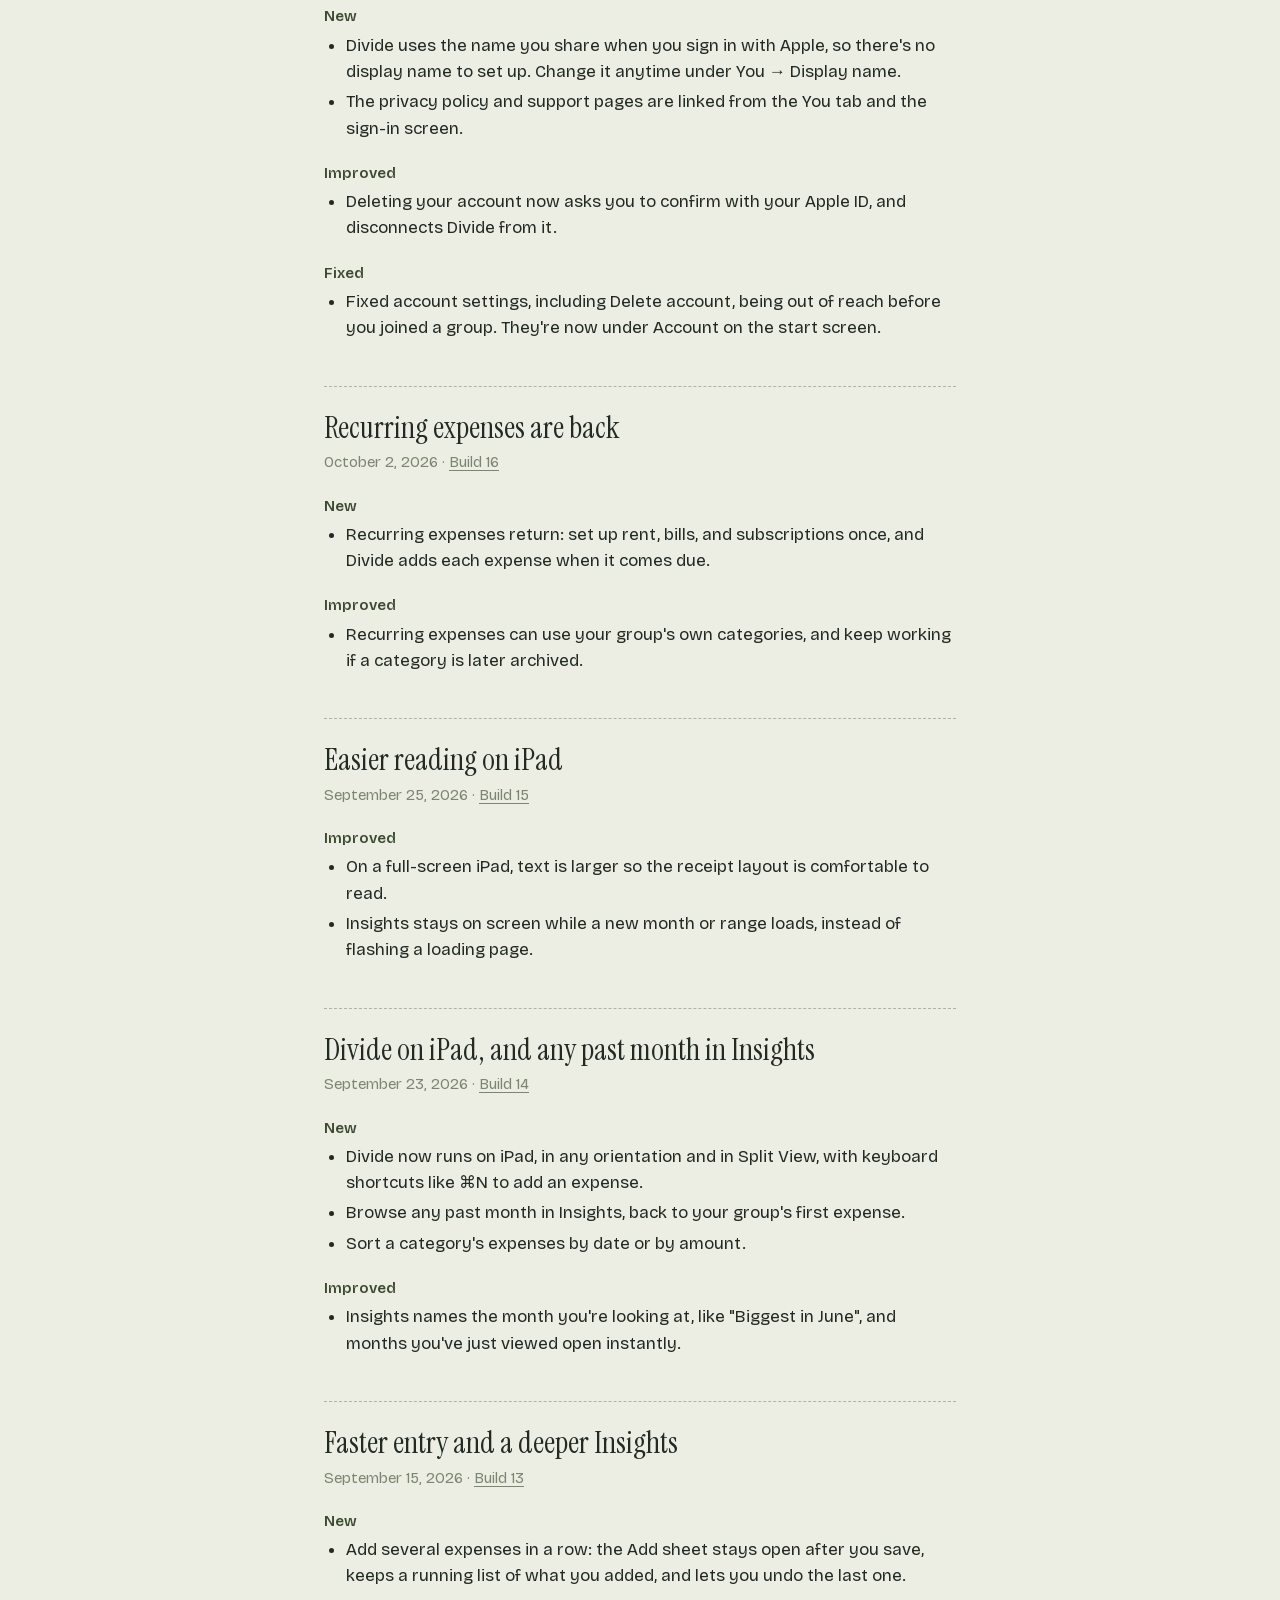
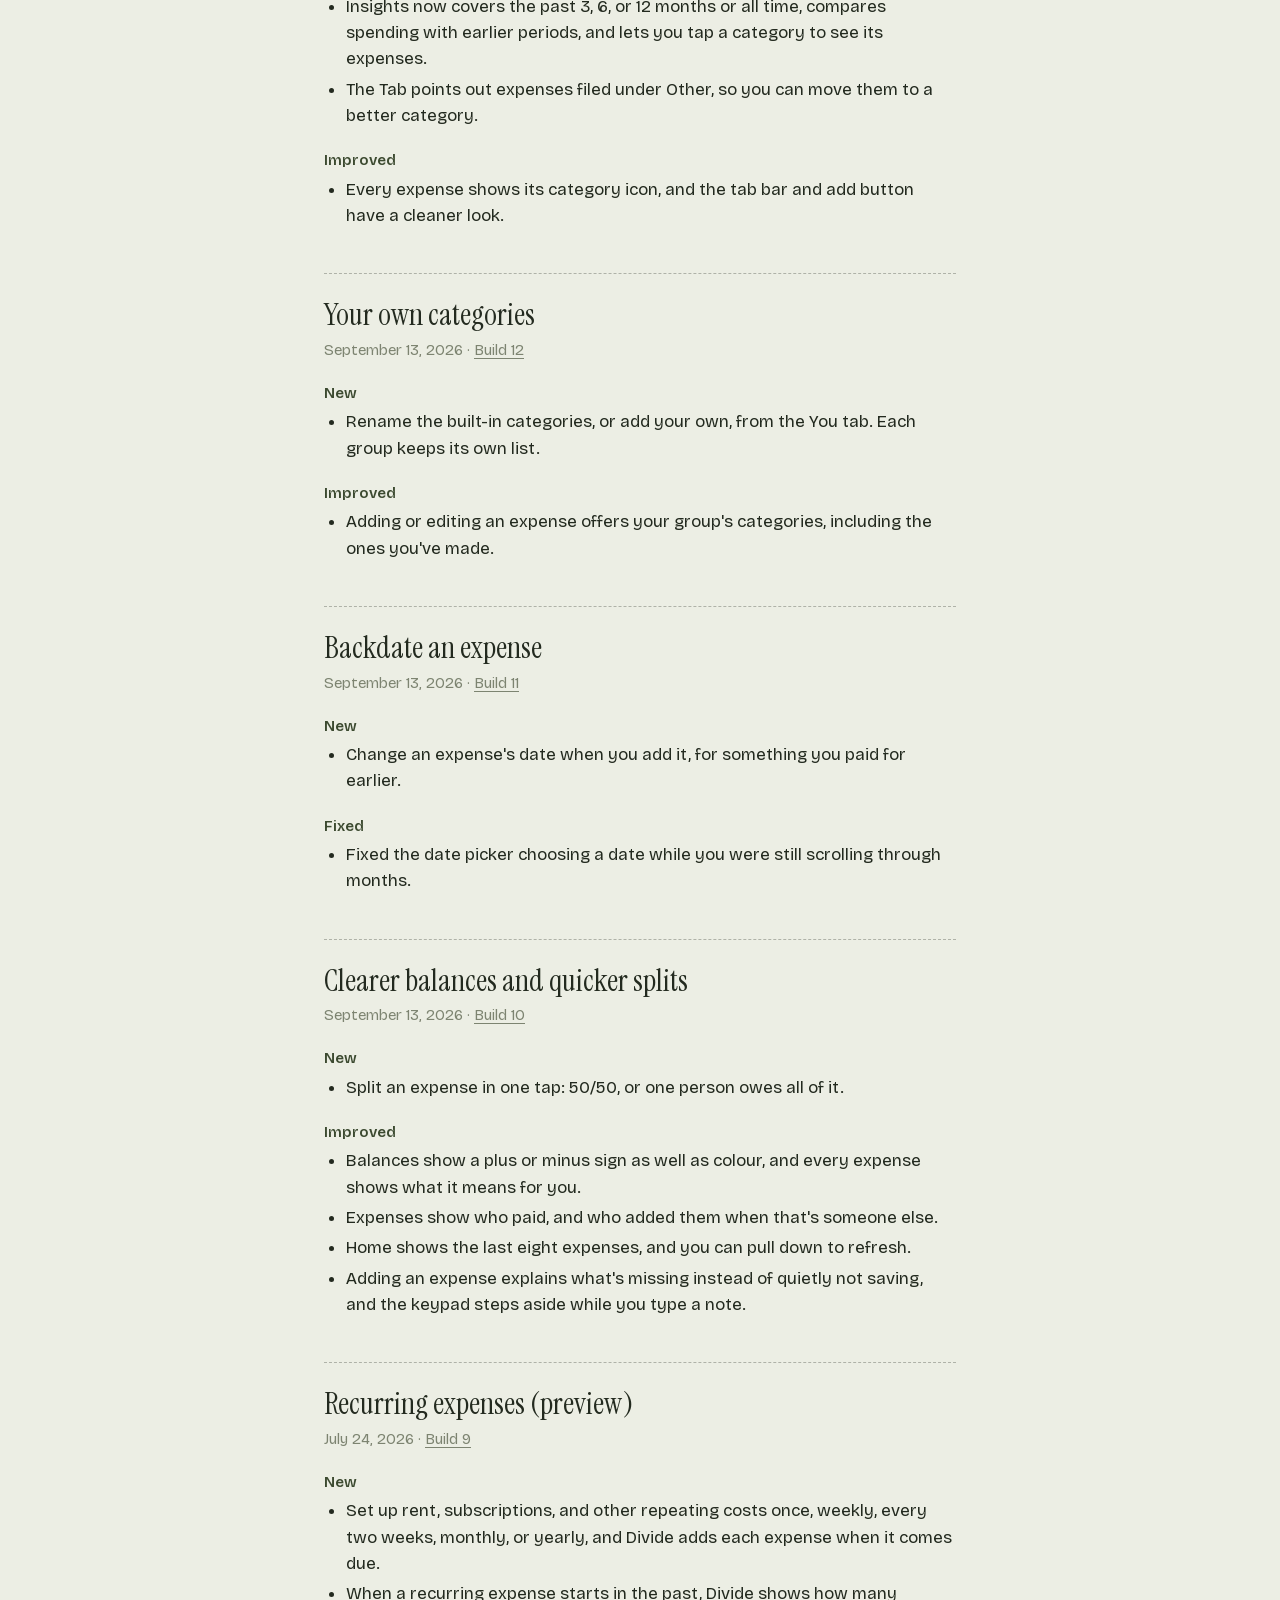
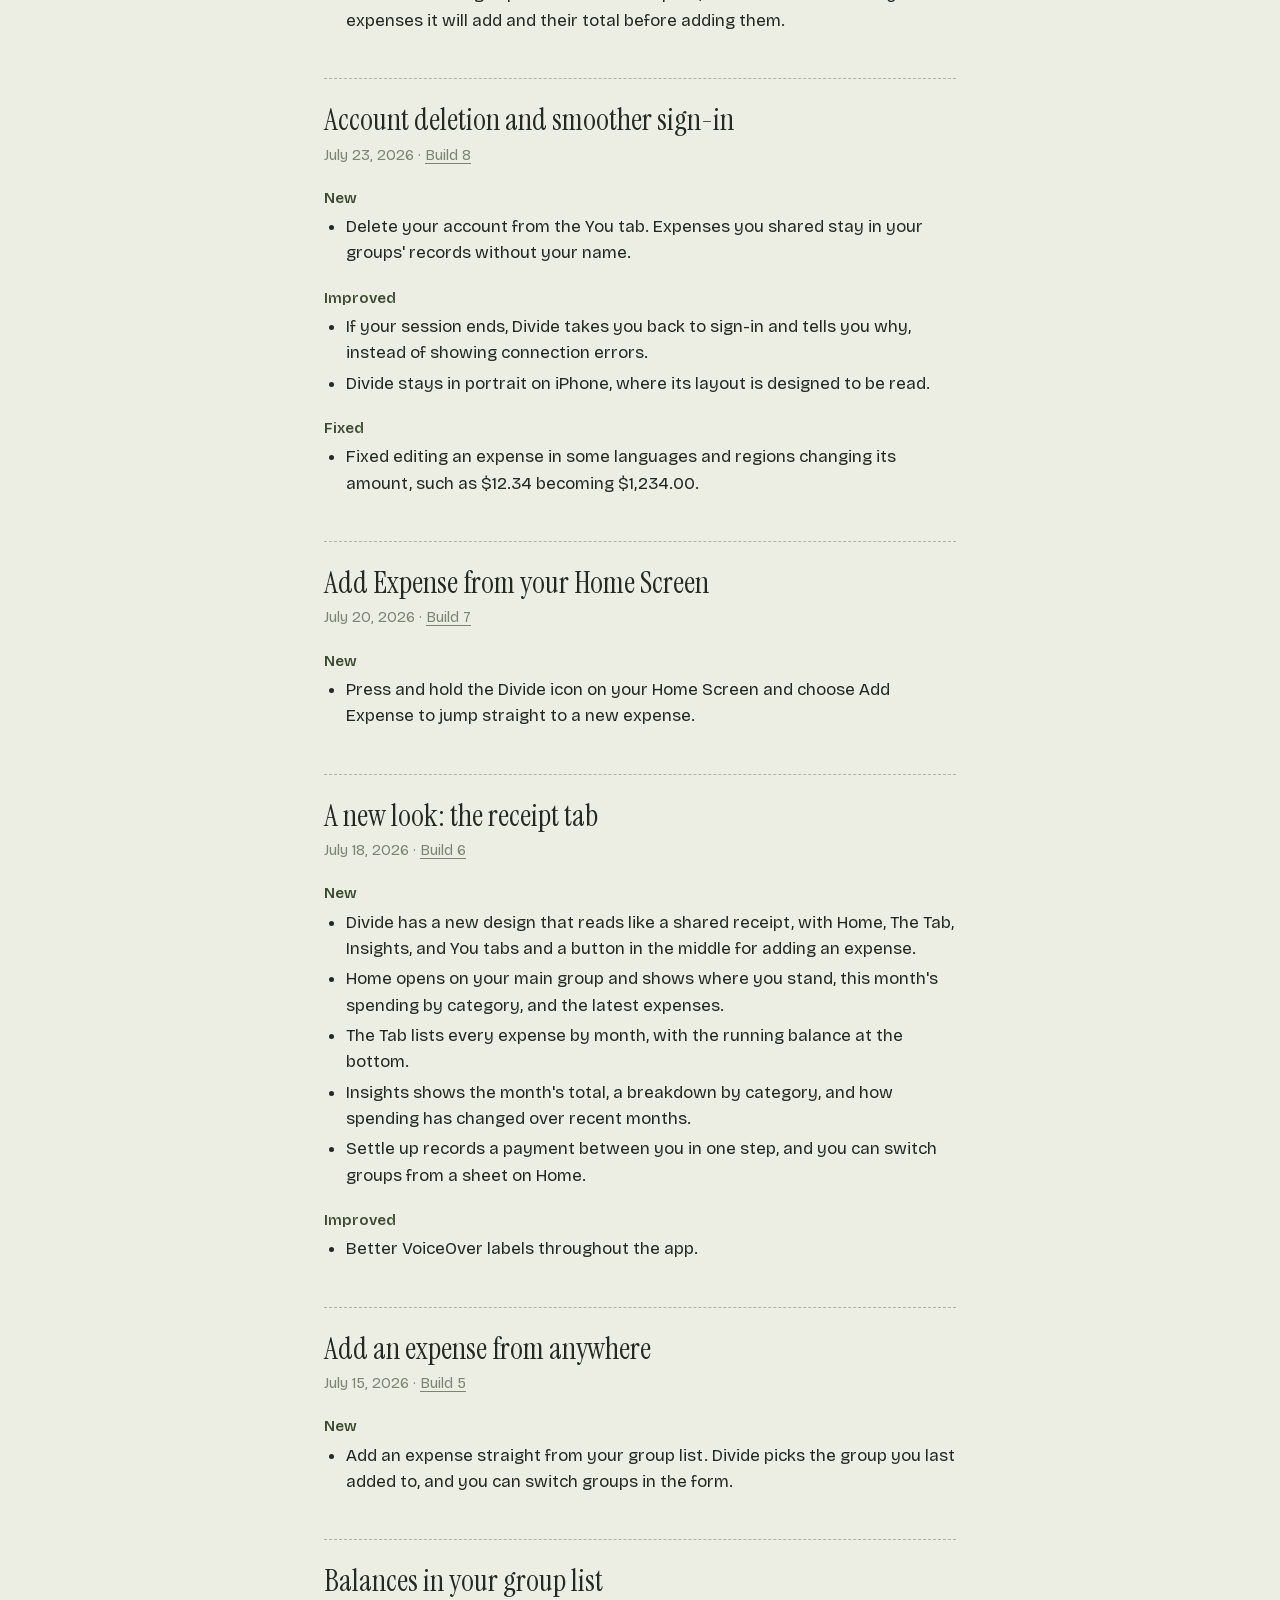
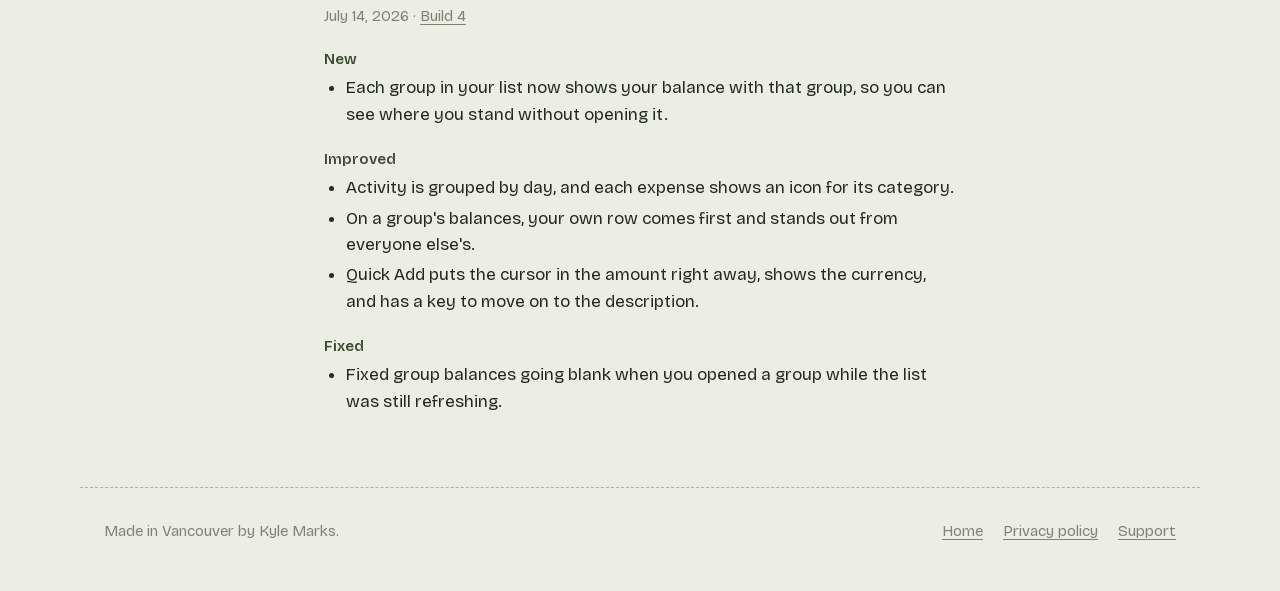
==== commit 42b373a6: "changelog: build 30" ====
--- a/changelog/index.html
+++ b/changelog/index.html
@@ -25,6 +25,17 @@
 <main class="doc changelog">
   <h1>Changelog</h1>
   <p class="lede">What changed in each release of Divide for iPhone and iPad.</p>
+  <article class="release" id="build-30">
+    <header>
+      <h2>The Tab and You use both halves of iPhone Duo</h2>
+      <p class="meta"><time datetime="2026-11-08">November 8, 2026</time> · <a href="#build-30">Build 30</a></p>
+    </header>
+    <h3>Improved</h3>
+    <ul>
+      <li>On an open iPhone Duo, The Tab shows your expenses on one half of the screen and the group&#x27;s balance on the other. Tapping an expense opens it for editing in place of the balance.</li>
+      <li>On an open iPhone Duo, the You tab keeps its menu on one half and opens Members, Categories, Recurring, and Invite codes on the other, instead of in a separate sheet.</li>
+    </ul>
+  </article>
   <article class="release" id="build-29">
     <header>
       <h2>Custom categories in Insights blocks</h2>
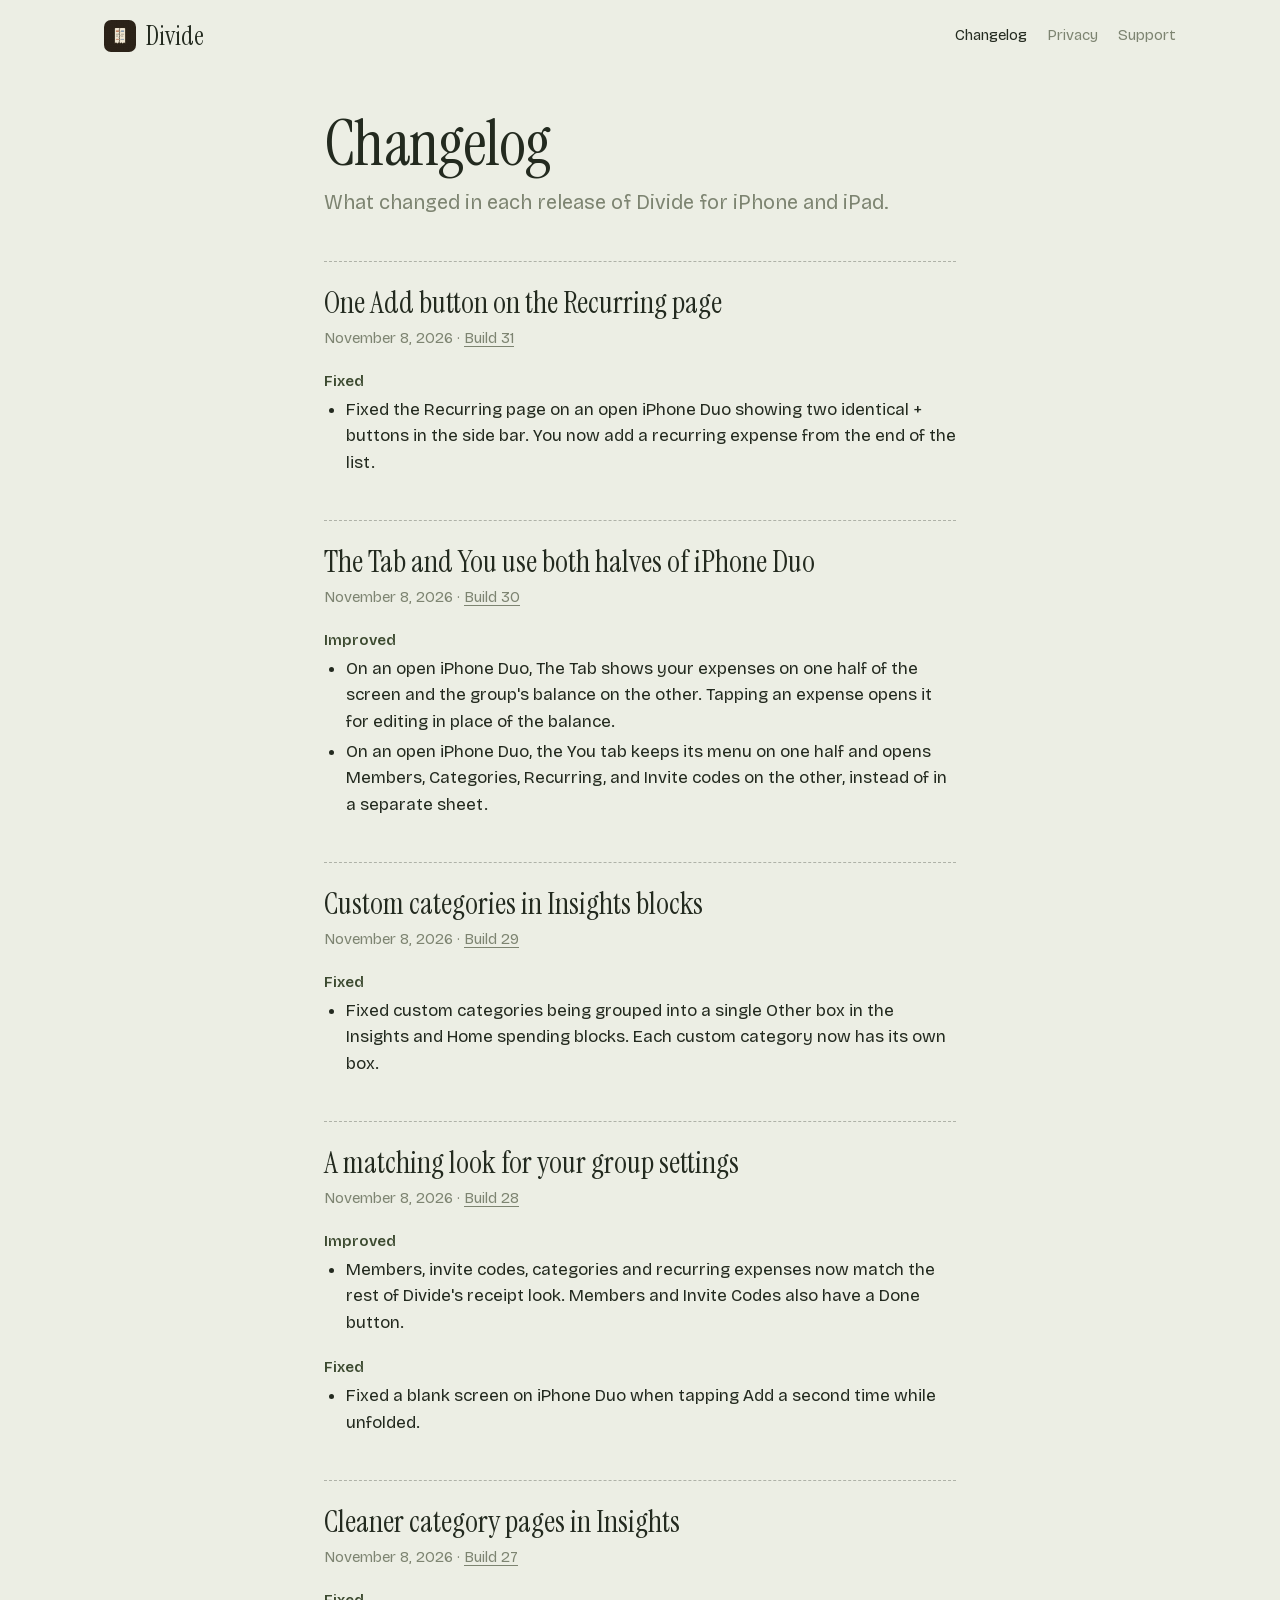
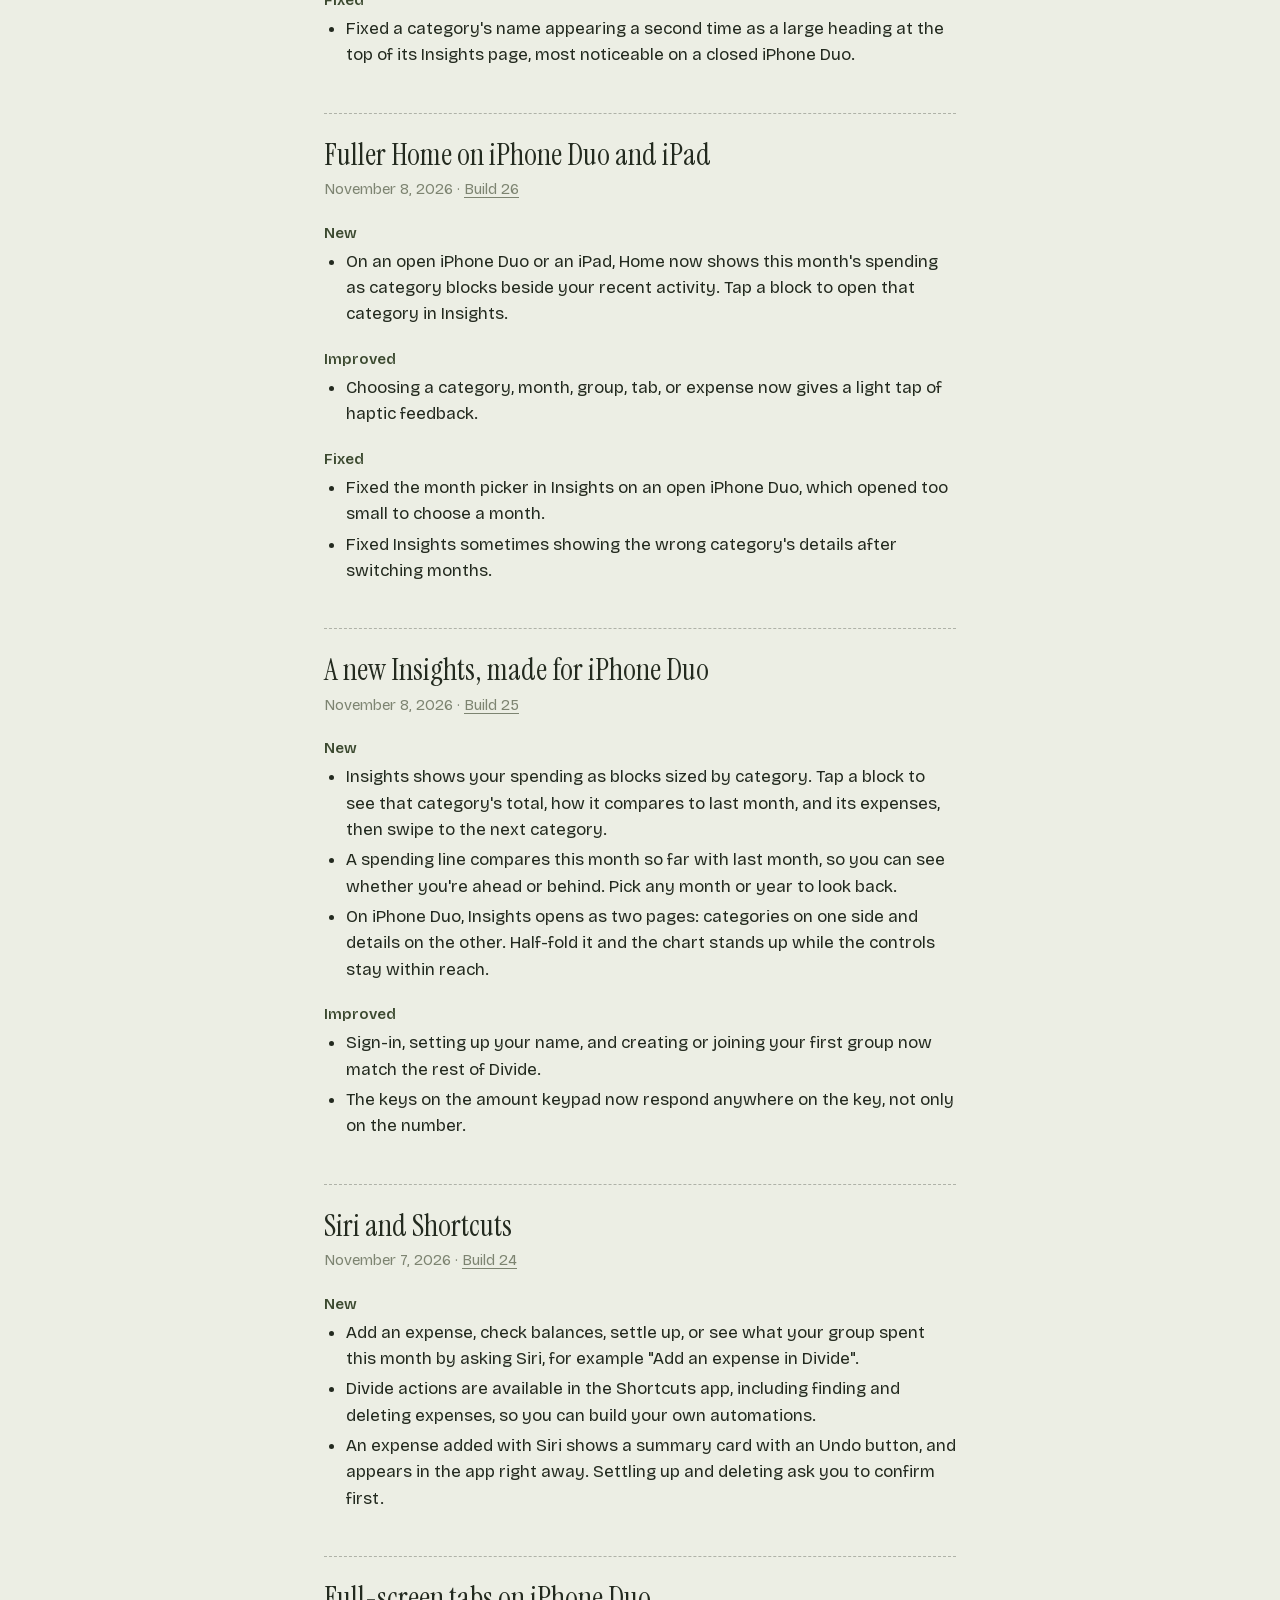
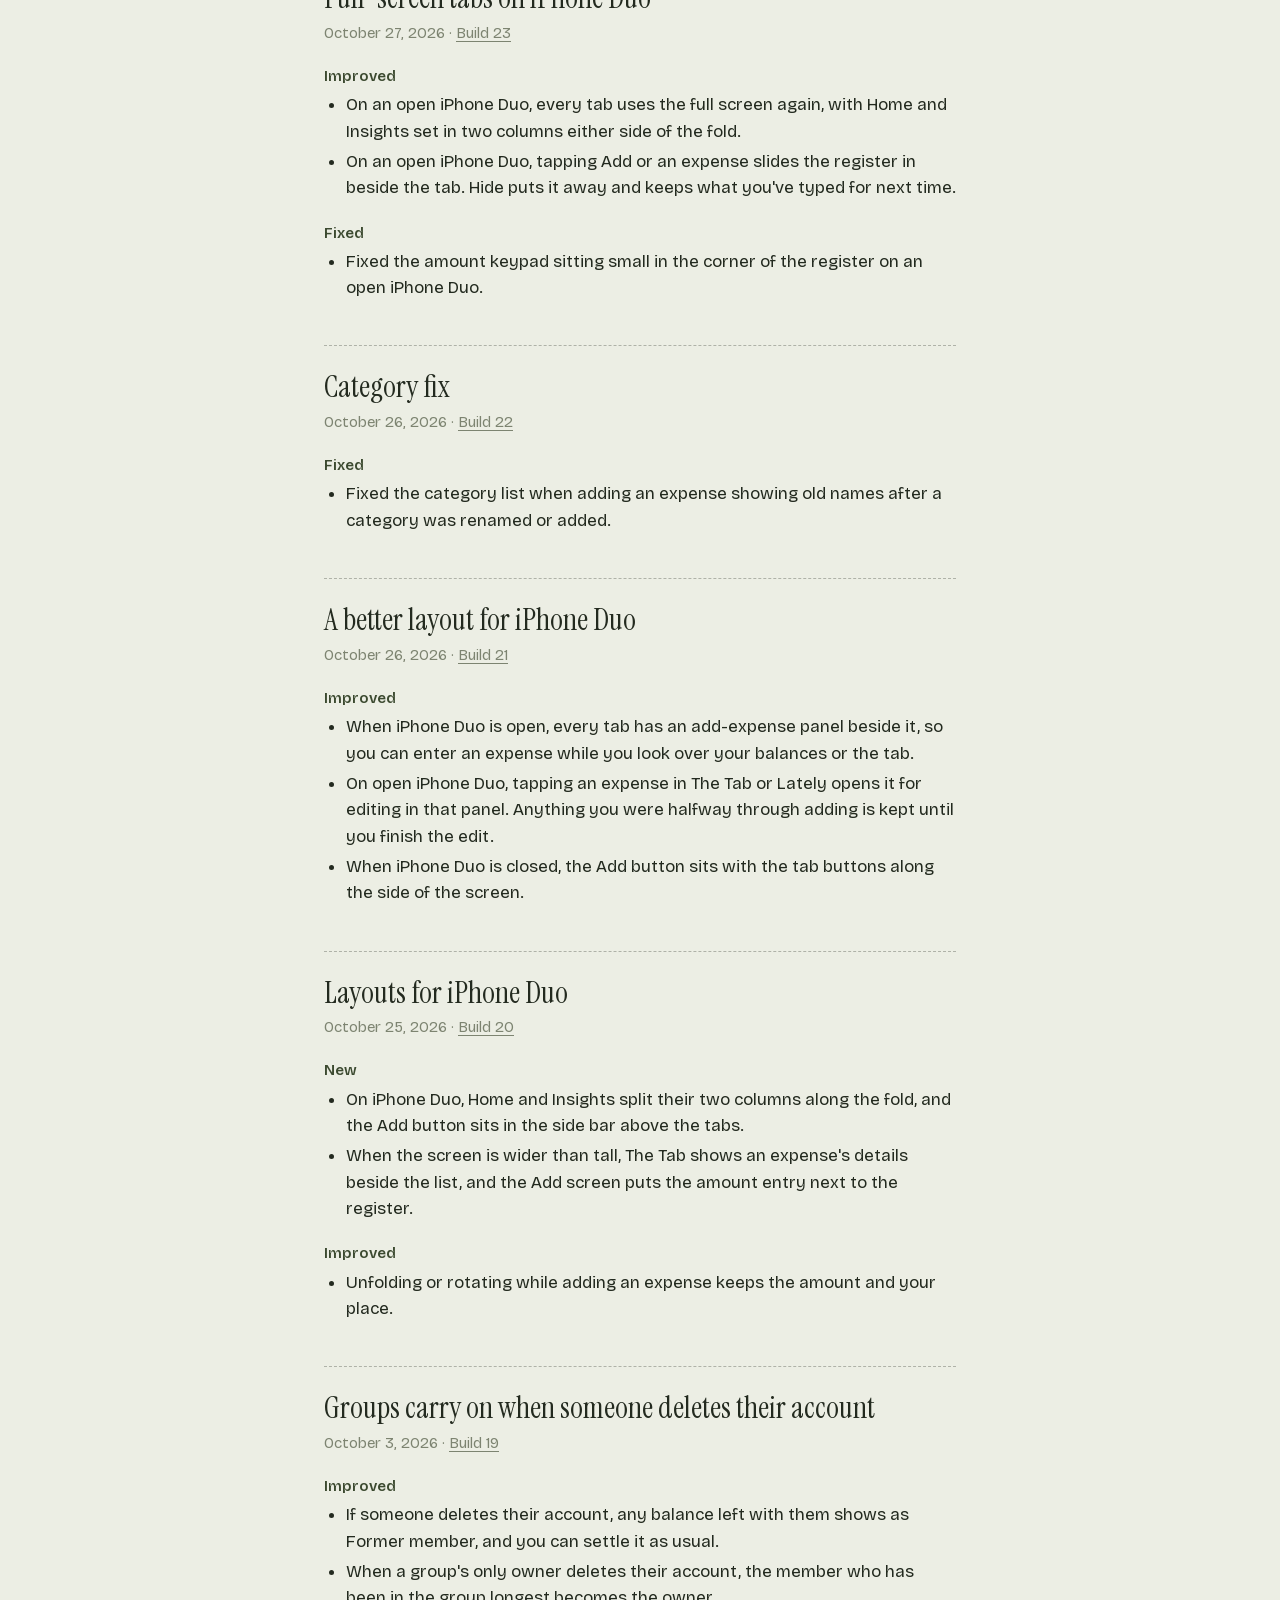
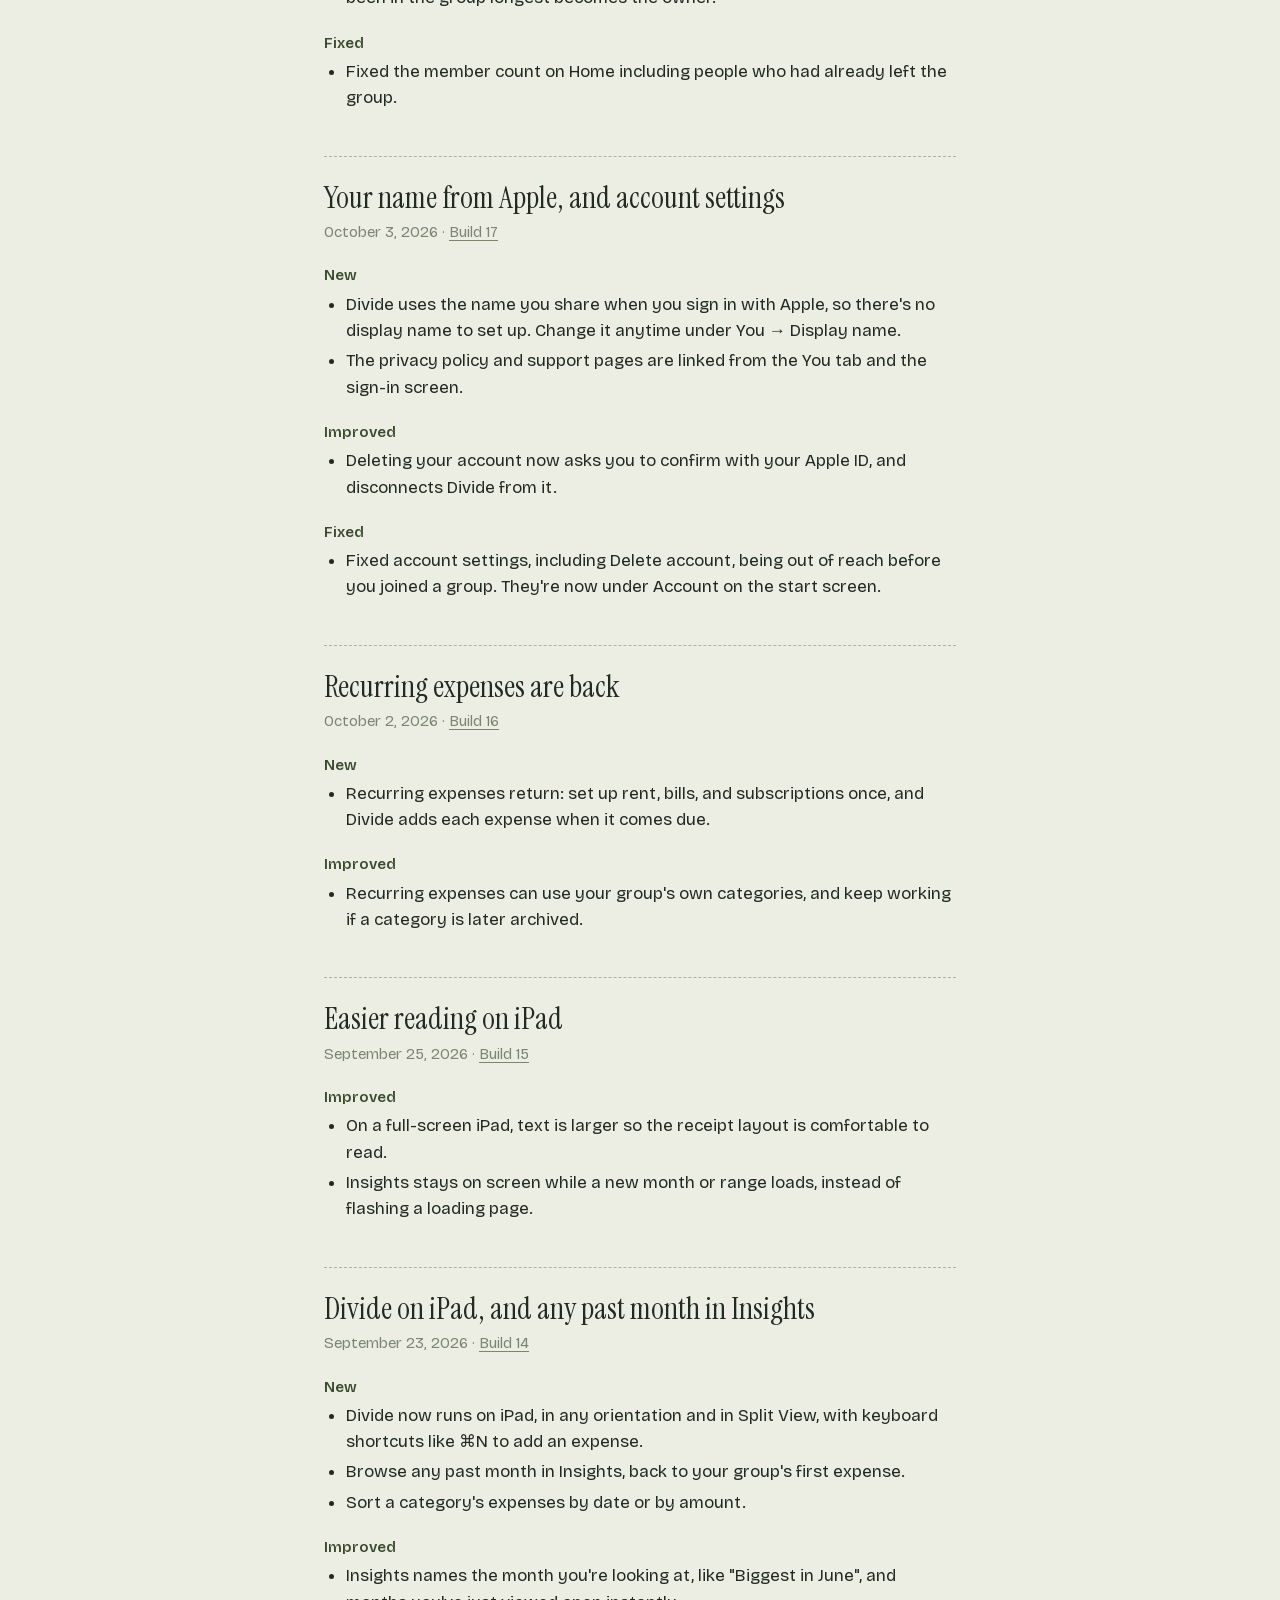
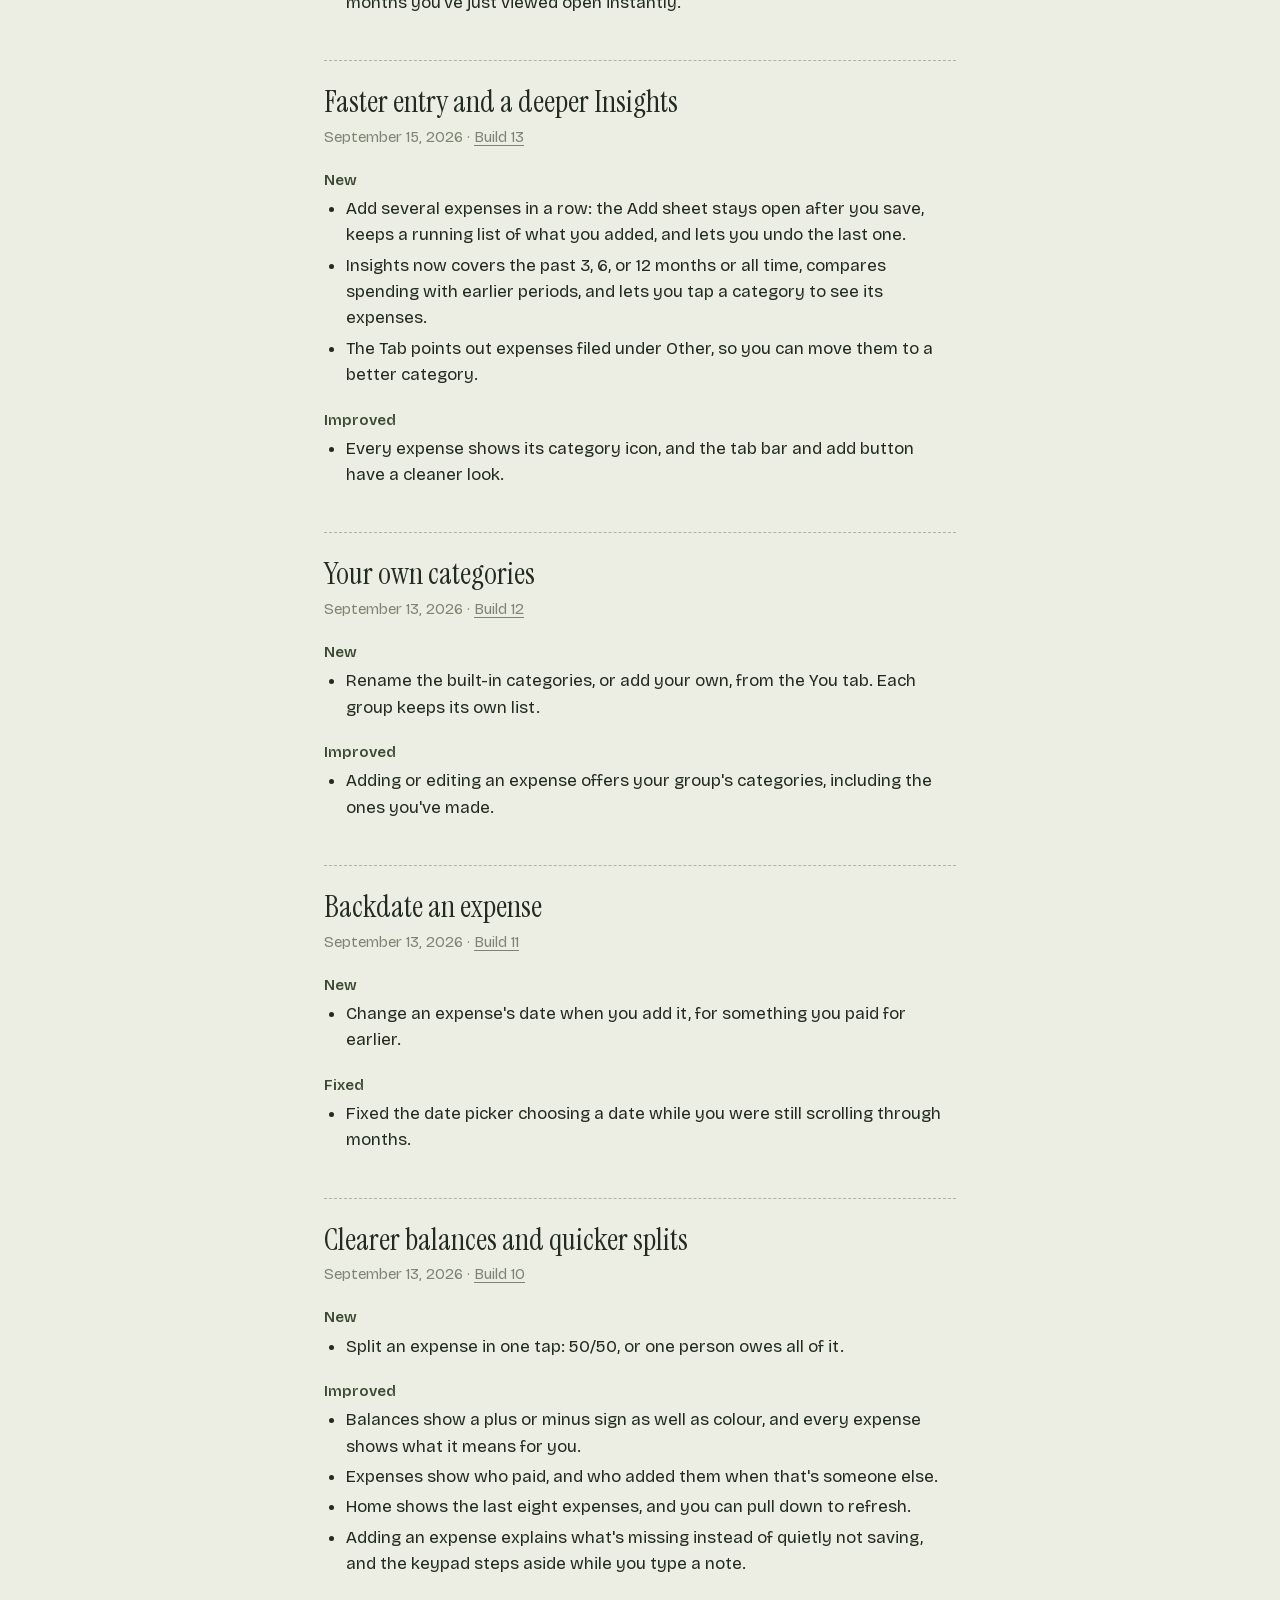
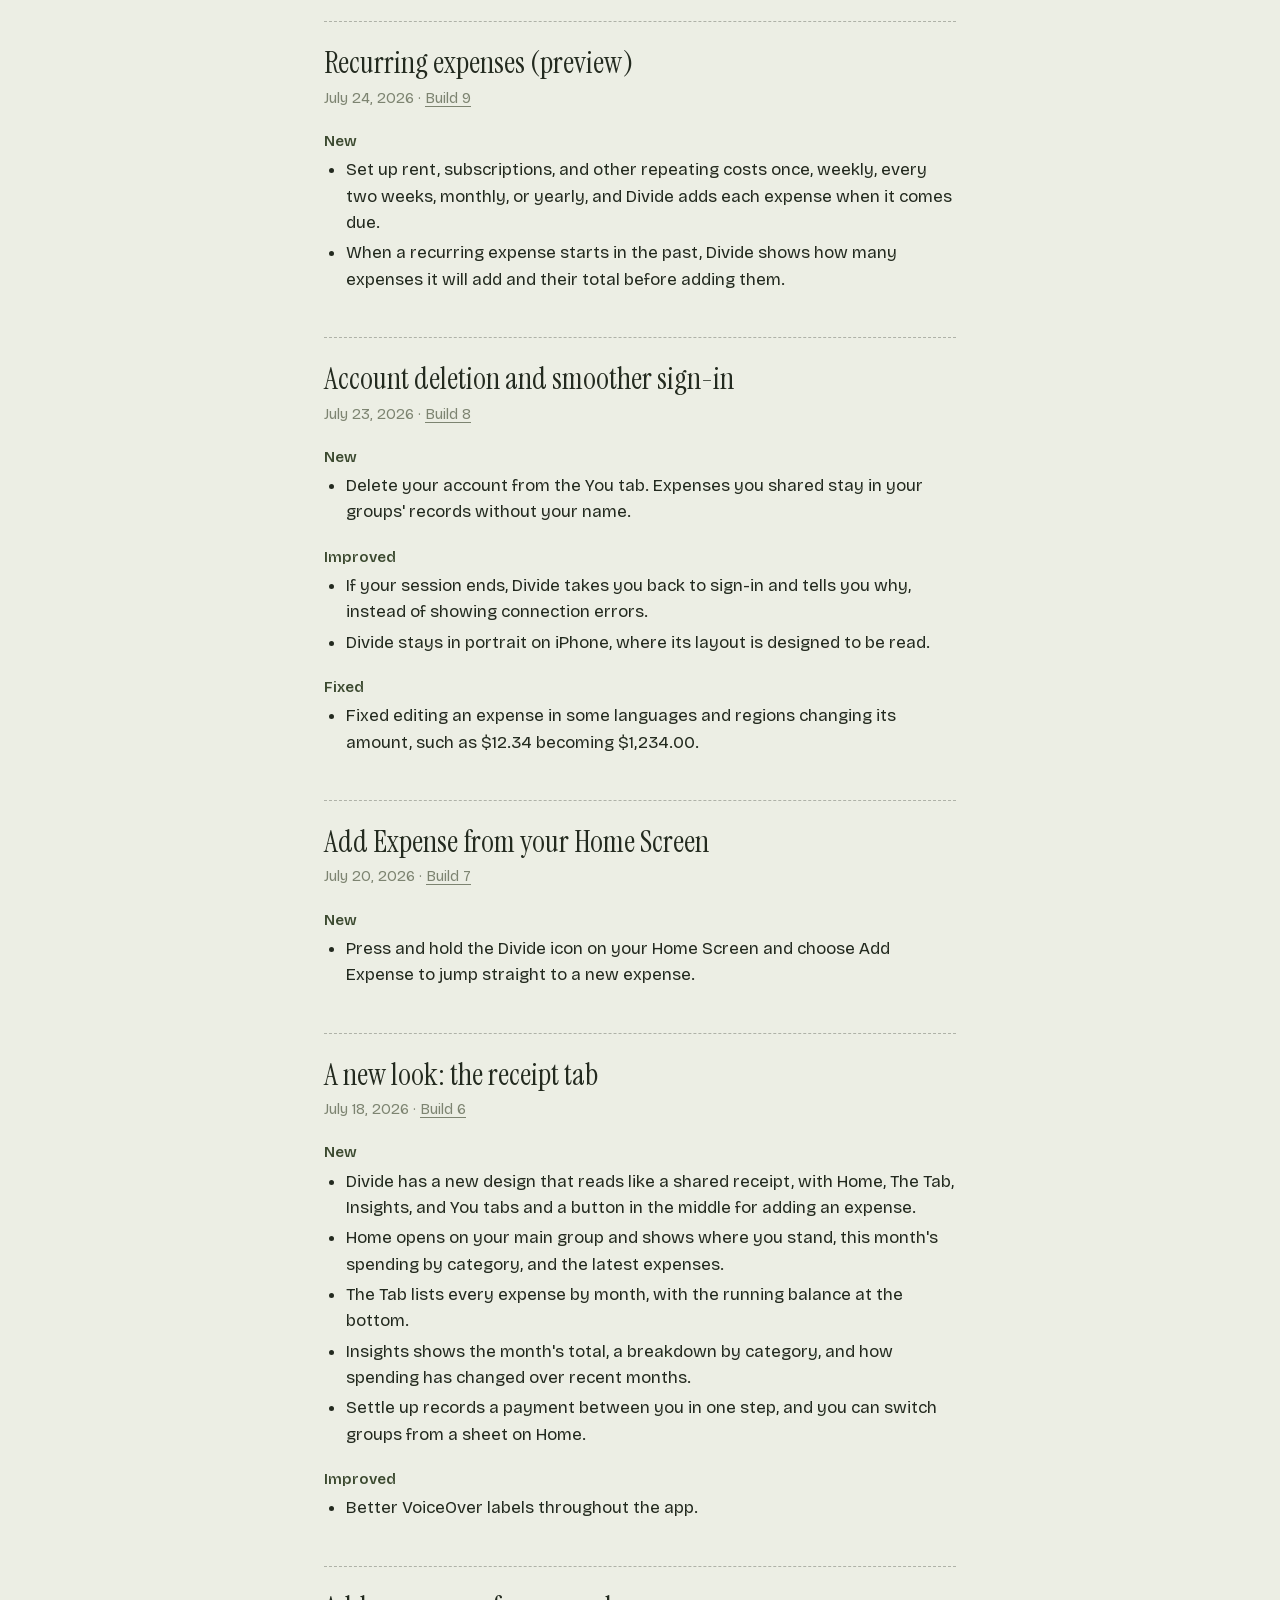
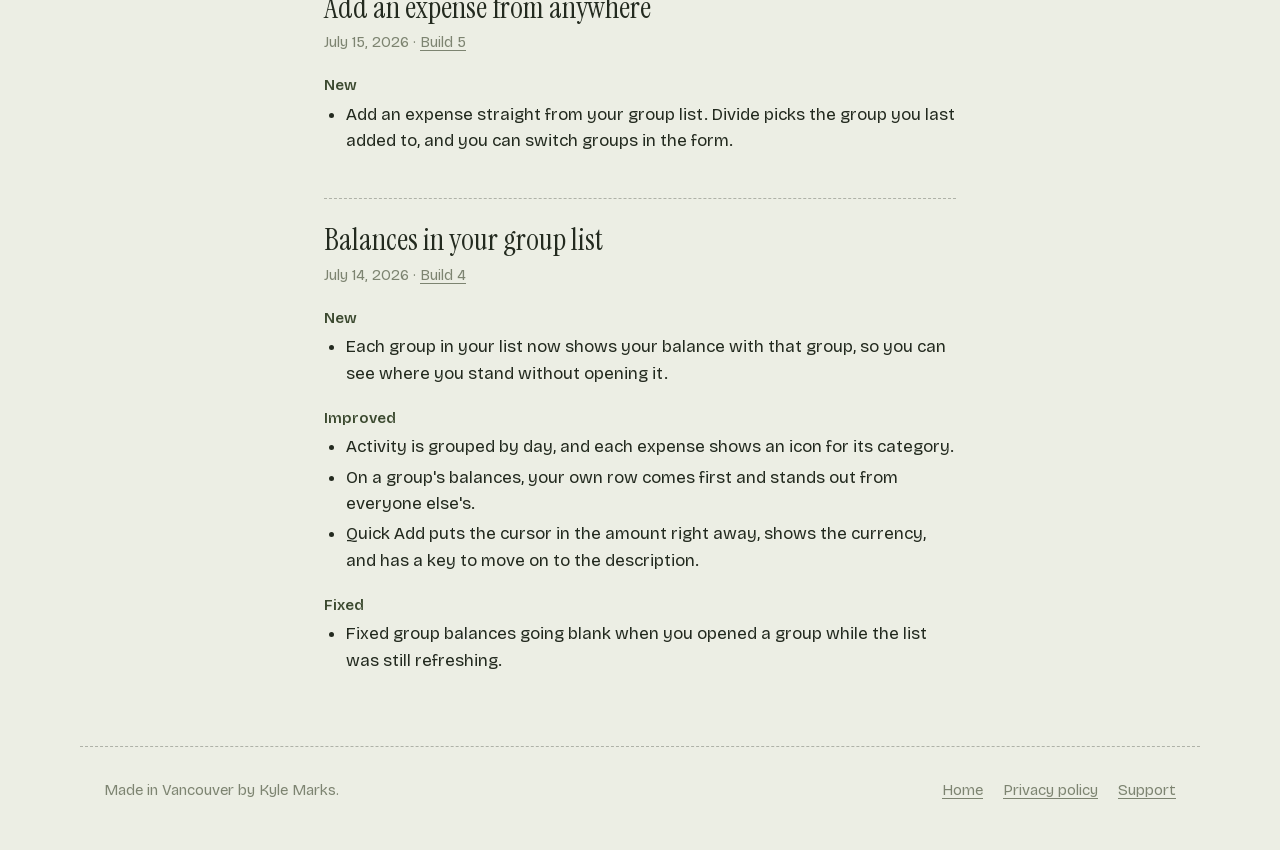
==== commit 985d7b00: "changelog: build 31" ====
--- a/changelog/index.html
+++ b/changelog/index.html
@@ -25,6 +25,16 @@
 <main class="doc changelog">
   <h1>Changelog</h1>
   <p class="lede">What changed in each release of Divide for iPhone and iPad.</p>
+  <article class="release" id="build-31">
+    <header>
+      <h2>One Add button on the Recurring page</h2>
+      <p class="meta"><time datetime="2026-11-08">November 8, 2026</time> · <a href="#build-31">Build 31</a></p>
+    </header>
+    <h3>Fixed</h3>
+    <ul>
+      <li>Fixed the Recurring page on an open iPhone Duo showing two identical + buttons in the side bar. You now add a recurring expense from the end of the list.</li>
+    </ul>
+  </article>
   <article class="release" id="build-30">
     <header>
       <h2>The Tab and You use both halves of iPhone Duo</h2>
--- a/style.css
+++ b/style.css
@@ -258,41 +258,260 @@
   }
 }
 
-/* ---------- Landing: screenshots ---------- */
-
-.tour {
-  max-width: 1120px;
-  margin: 0 auto;
-  padding: 72px 24px 88px;
-  border-top: 1px dashed var(--rule);
-}
-.tour h2, .omissions h2 {
+/* ---------- Landing: shared section headings ---------- */
+
+.for-home h2, .feature h2, .duo h2, .omissions h2, .get-it h2 {
   font: 400 clamp(36px, 5vw, 52px)/1.02 var(--serif);
   letter-spacing: -0.01em;
-  margin: 0 0 48px;
+  margin: 0 0 20px;
   max-width: 16em;
   text-wrap: balance;
 }
-.shots {
+
+/* ---------- Landing: header beta button ---------- */
+
+.site-header:has(.header-cta) { position: sticky; top: 0; z-index: 10; background: var(--paper); }
+.button-small { min-height: 40px; padding: 0 16px; border-radius: 11px; font-size: 15px; }
+.header-cta[hidden] { display: none; }
+@media (max-width: 599px) {
+  .site-header { flex-wrap: wrap; padding: 14px 16px; }
+  .site-nav { gap: 14px; }
+  .header-cta { order: 3; width: 100%; justify-content: center; }
+}
+
+/* ---------- Landing: Siri request above the receipt ---------- */
+
+.siri-ask {
+  display: flex;
+  align-items: center;
+  gap: 10px;
+  width: fit-content;
+  margin: 0 auto 22px;
+  padding: 10px 16px;
+  border-radius: 999px;
+  background: var(--slip);
+  font-size: 15px;
+  color: var(--ink);
+  box-shadow: 0 1px 2px rgba(35, 42, 31, 0.08);
+}
+.siri-dot {
+  width: 10px;
+  height: 10px;
+  border-radius: 50%;
+  background: var(--clay);
+  flex: none;
+}
+.receipt .siri-line th, .receipt .siri-line td { background: rgba(95, 114, 80, 0.1); }
+.receipt .siri-line th { padding-left: 6px; }
+.receipt .siri-line td { padding-right: 6px; }
+
+/* Before the hero plays (set by site.js only when motion is allowed). */
+.is-rewound .siri-ask { opacity: 0; transform: translateY(6px); }
+.is-rewound .siri-line { display: none; }
+.siri-ask { transition: opacity 0.4s ease, transform 0.4s ease; }
+.siri-line.is-printing th, .siri-line.is-printing td { animation: print 0.5s ease-out both; }
+@keyframes print { from { opacity: 0; transform: translateY(-6px); } to { opacity: 1; transform: none; } }
+
+/* ---------- Landing: who it's for ---------- */
+
+.for-home {
+  max-width: 1120px;
+  margin: 0 auto;
+  padding: 72px 24px 80px;
+  border-top: 1px dashed var(--rule);
+}
+.for-list {
   list-style: none;
-  margin: 0;
+  margin: 12px 0 0;
   padding: 0;
   display: grid;
-  grid-template-columns: repeat(auto-fit, minmax(240px, 1fr));
-  gap: 48px 40px;
-}
-.shots img {
+  grid-template-columns: repeat(auto-fit, minmax(230px, 1fr));
+  gap: 20px 40px;
+  color: #4A5242;
+}
+.for-list strong { display: block; color: var(--ink); font: 400 26px/1.1 var(--serif); margin-bottom: 4px; }
+
+/* ---------- Landing: feature rows ---------- */
+
+.feature {
+  max-width: 1120px;
+  margin: 0 auto;
+  padding: 72px 24px 80px;
+  border-top: 1px dashed var(--rule);
+  display: grid;
+  gap: 36px;
+  align-items: center;
+}
+.feature-copy p { margin: 0; color: #4A5242; max-width: 30em; font-size: 18px; }
+.feature-media.phone {
+  justify-self: center;
+  width: min(100%, 300px);
+}
+.feature-media.phone video,
+.feature-media.phone img {
   display: block;
   width: 100%;
-  max-width: 300px;
   height: auto;
+  aspect-ratio: 720 / 1564;
+  object-fit: cover;
   border-radius: 34px;
   border: 1px solid rgba(35, 42, 31, 0.12);
-  background: var(--paper);
+  background: var(--surface);
   box-shadow: 0 16px 32px rgba(35, 42, 31, 0.1);
 }
-.shots h3 { font: 400 28px/1.1 var(--serif); margin: 24px 0 6px; }
-.shots p { margin: 0; color: #4A5242; max-width: 28em; }
+@media (min-width: 900px) {
+  .feature { grid-template-columns: minmax(0, 1fr) minmax(0, 1fr); gap: 72px; }
+  .feature-flip .feature-copy { order: 2; }
+}
+
+/* ---------- Landing: iPhone Duo ---------- */
+
+.duo {
+  max-width: 1120px;
+  margin: 0 auto;
+  padding: 72px 24px 88px;
+  border-top: 1px dashed var(--rule);
+  display: grid;
+  gap: 40px;
+  align-items: center;
+}
+@media (min-width: 900px) {
+  .duo { grid-template-columns: minmax(0, 0.8fr) minmax(0, 1.2fr); gap: 64px; }
+}
+.duo-intro { margin: 0 0 24px; color: #4A5242; font-size: 18px; }
+.duo-poses { display: grid; gap: 10px; }
+.pose-button {
+  display: block;
+  width: 100%;
+  text-align: left;
+  font: inherit;
+  color: #4A5242;
+  background: transparent;
+  border: 1px solid var(--hairline);
+  border-radius: 14px;
+  padding: 14px 18px;
+  cursor: pointer;
+  transition: background-color 0.2s ease, border-color 0.2s ease;
+}
+.pose-button strong { display: block; color: var(--ink); font: 400 24px/1.1 var(--serif); margin-bottom: 2px; }
+.pose-button span { font-size: 15px; }
+.pose-button:hover { border-color: var(--rule); }
+.pose-button[aria-pressed="true"] { background: var(--slip); border-color: var(--rule); box-shadow: 0 1px 2px rgba(35, 42, 31, 0.08); }
+
+/* The device: one frame whose screens swap, with a fold in between. */
+.duo-stage {
+  --open-w: 100%;
+  position: relative;
+  width: 100%;
+  max-width: 620px;
+  justify-self: center;
+  aspect-ratio: var(--duo-open-ratio, 1.42);
+  perspective: 1600px;
+}
+.duo-screen {
+  position: absolute;
+  inset: 0;
+  margin: auto;
+  padding: 10px;
+  border-radius: 34px;
+  background: var(--ink);
+  box-shadow: 0 28px 56px rgba(35, 42, 31, 0.18), 0 2px 4px rgba(35, 42, 31, 0.12);
+  opacity: 0;
+  visibility: hidden;
+  transition: opacity 0.35s ease, transform 0.7s cubic-bezier(0.3, 0.7, 0.2, 1), visibility 0s linear 0.7s;
+}
+.duo-screen video, .duo-screen img {
+  display: block;
+  width: 100%;
+  height: 100%;
+  object-fit: cover;
+  border-radius: 25px;
+  background: var(--surface);
+}
+.duo-screen-open { transform-origin: 50% 50%; }
+.duo-hinge {
+  position: absolute;
+  top: 10px;
+  bottom: 10px;
+  left: 50%;
+  width: 1px;
+  background: linear-gradient(to bottom, transparent, rgba(255, 255, 255, 0.35) 15%, rgba(255, 255, 255, 0.35) 85%, transparent);
+  pointer-events: none;
+}
+.duo-screen-closed {
+  width: calc(100% / var(--duo-open-ratio, 1.42) * var(--duo-closed-ratio, 0.46));
+  transform: rotateY(-25deg) scale(0.92);
+}
+.duo-screen-open { transform: rotateY(60deg) scale(0.6); }
+.duo-screen-half {
+  background: transparent;
+  box-shadow: none;
+  padding: 0;
+  transform: rotateX(0deg);
+  transform-style: preserve-3d;
+}
+.duo-screen-half .half-top,
+.duo-screen-half .half-bottom {
+  position: absolute;
+  left: 0;
+  right: 0;
+  height: 50%;
+  overflow: hidden;
+  background: var(--ink);
+  padding: 10px;
+}
+.duo-screen-half .half-top {
+  top: 0;
+  border-radius: 34px 34px 4px 4px;
+  padding-bottom: 0;
+  transform-origin: 50% 100%;
+  transform: rotateX(0deg);
+  transition: transform 0.8s cubic-bezier(0.3, 0.7, 0.2, 1);
+}
+.duo-screen-half .half-bottom {
+  bottom: 0;
+  border-radius: 4px 4px 34px 34px;
+  padding-top: 0;
+  box-shadow: 0 28px 56px rgba(35, 42, 31, 0.18);
+}
+.duo-screen-half img {
+  height: 200%;
+  border-radius: 25px;
+}
+.duo-screen-half .half-top img { border-bottom-left-radius: 0; border-bottom-right-radius: 0; }
+.duo-screen-half .half-bottom img { transform: translateY(-50%); border-top-left-radius: 0; border-top-right-radius: 0; }
+
+.duo-stage[data-pose="closed"] .duo-screen-closed,
+.duo-stage[data-pose="open"] .duo-screen-open,
+.duo-stage[data-pose="half"] .duo-screen-half {
+  opacity: 1;
+  visibility: visible;
+  transform: none;
+  transition: opacity 0.35s ease 0.15s, transform 0.7s cubic-bezier(0.3, 0.7, 0.2, 1), visibility 0s;
+}
+.duo-stage[data-pose="half"] .half-top { transform: rotateX(-38deg); transition-delay: 0.4s; }
+
+@media (prefers-reduced-motion: reduce) {
+  .duo-screen, .duo-screen-half .half-top { transition: none !important; }
+}
+
+/* ---------- Landing: closing call to action ---------- */
+
+.get-it {
+  max-width: 1120px;
+  margin: 0 auto;
+  padding: 80px 24px 96px;
+  border-top: 1px dashed var(--rule);
+  text-align: center;
+}
+.get-it h2 { margin: 0 auto 32px; }
+.get-it p { margin: 16px 0 0; color: var(--muted); font-size: 15px; }
+
+/* Phones: the side gutter is 16px. */
+@media (max-width: 599px) {
+  .hero, .for-home, .feature, .duo, .ipad, .omissions, .get-it { padding-left: 16px; padding-right: 16px; }
+  .site-footer { padding-left: 16px; padding-right: 16px; }
+}
 
 /* ---------- Landing: what it leaves out ---------- */
 
@@ -312,24 +531,6 @@
 .omissions dt { font-size: 19px; font-weight: 600; }
 .omissions dd { margin: 4px 0 0; color: #4A5242; max-width: 34em; }
 .omissions dd + dt { margin-top: 24px; padding-top: 24px; border-top: 1px solid var(--hairline); }
-
-/* Phones: the screenshots sit side by side in a swipeable row instead of
-   stacking three tall images. */
-@media (max-width: 699px) {
-  .shots {
-    grid-template-columns: none;
-    grid-auto-flow: column;
-    grid-auto-columns: min(78%, 300px);
-    gap: 20px;
-    overflow-x: auto;
-    scroll-snap-type: x mandatory;
-    margin: 0 -24px;
-    padding: 0 24px 24px;
-    scroll-padding: 0 24px;
-  }
-  .shots li { scroll-snap-align: start; }
-  .shots img { border-radius: 28px; }
-}
 
 /* ---------- Changelog ---------- */
 
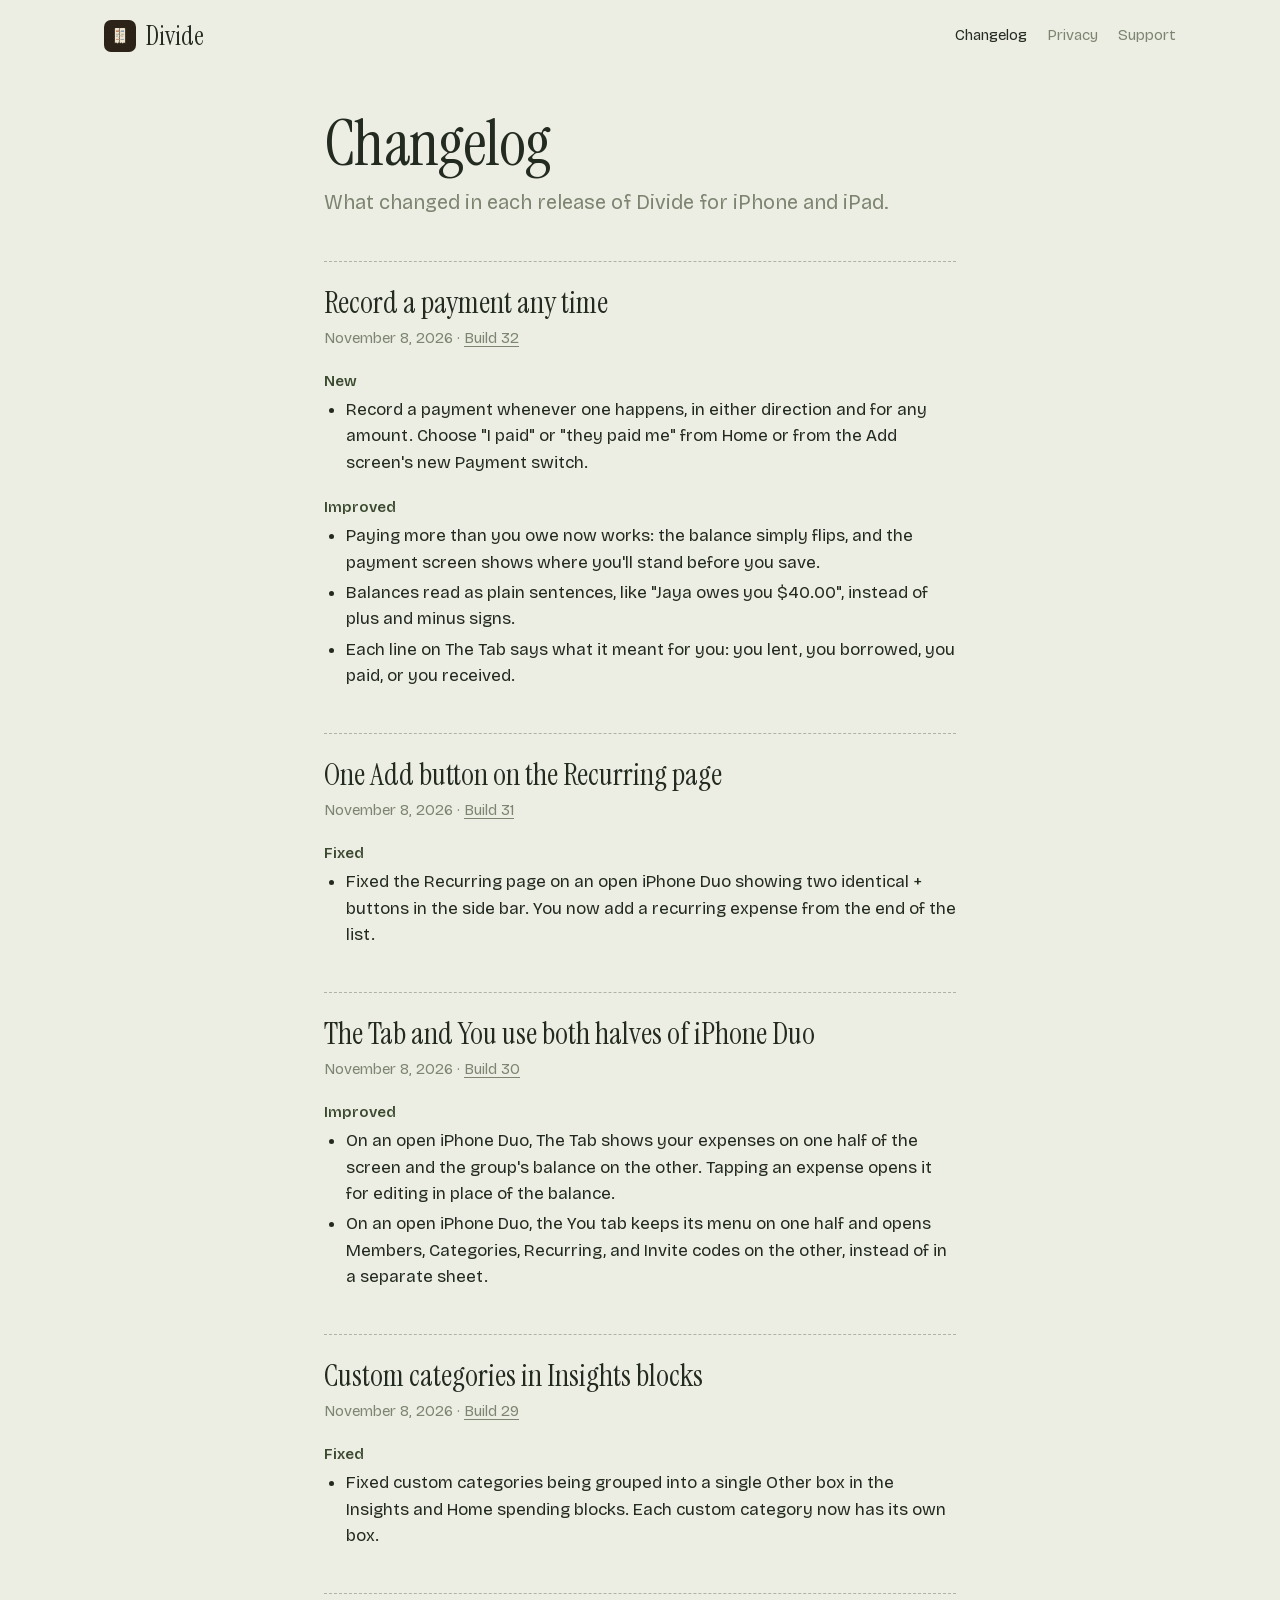
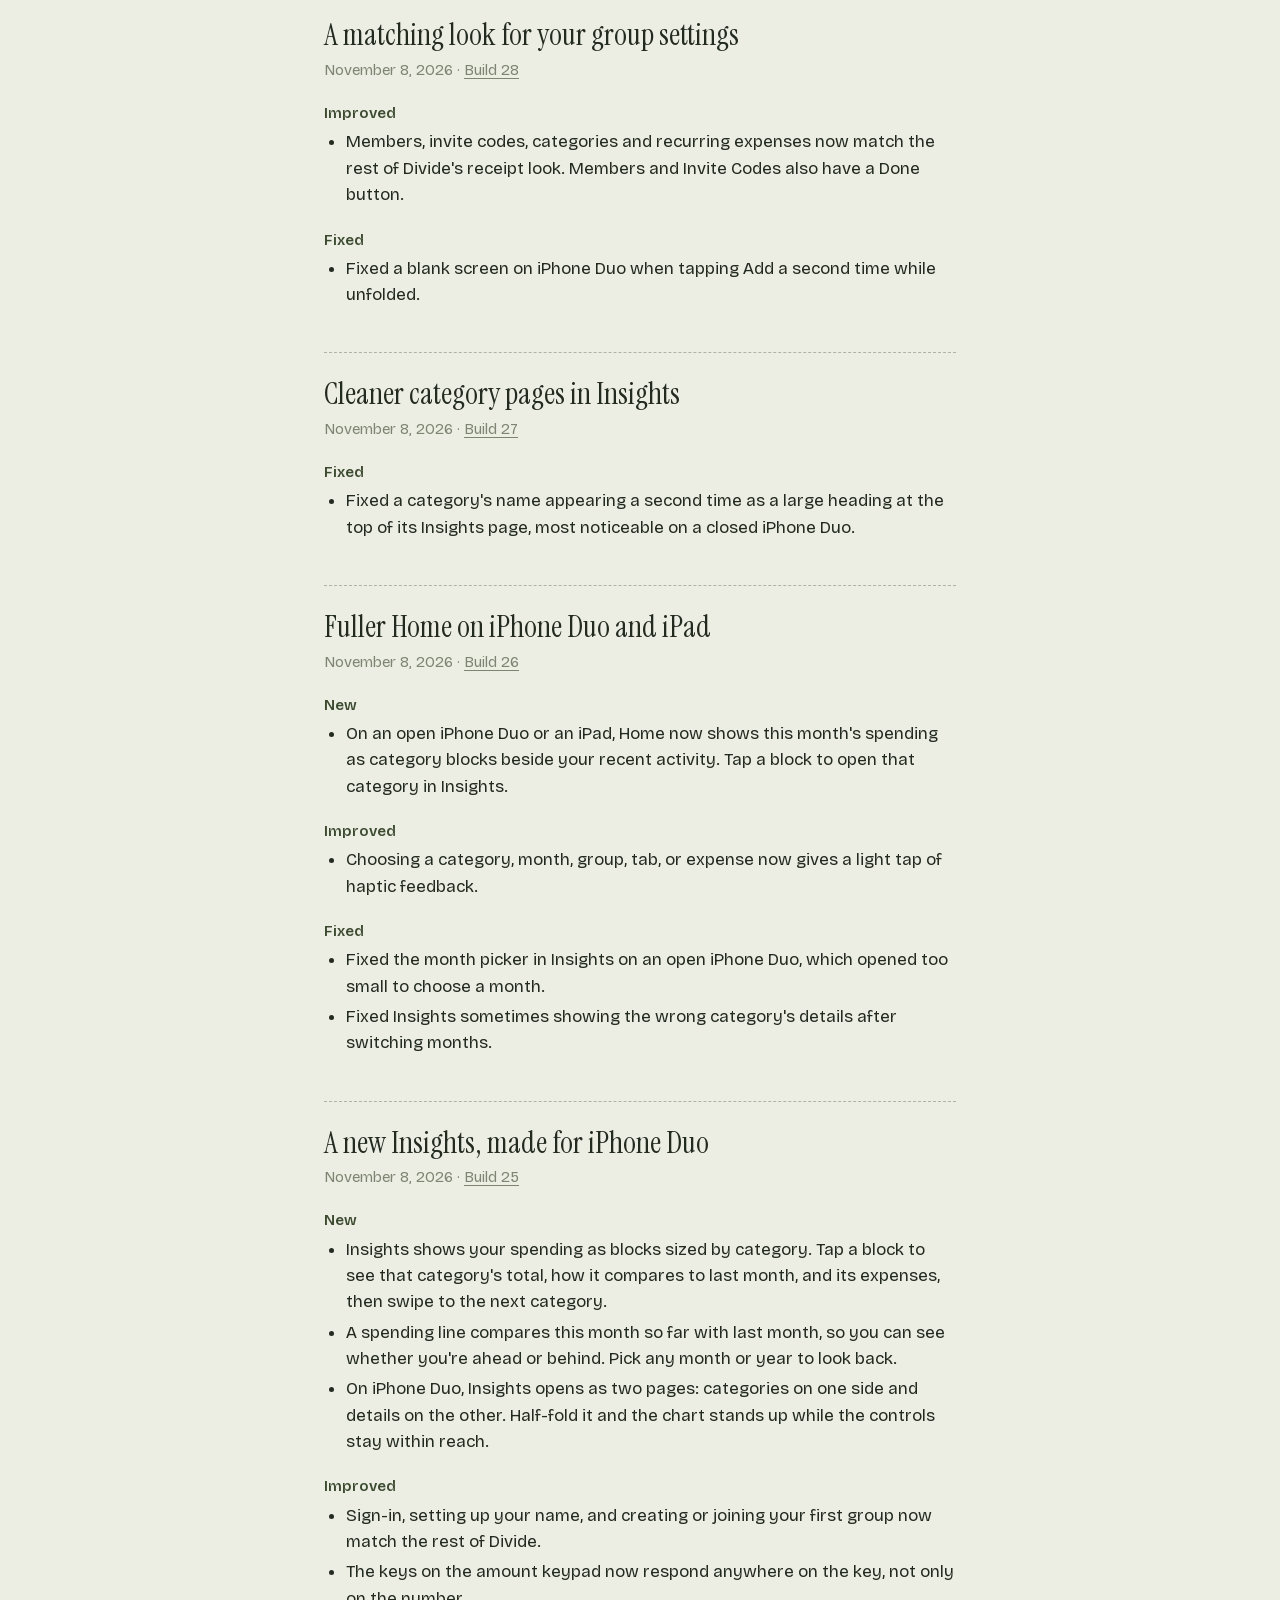
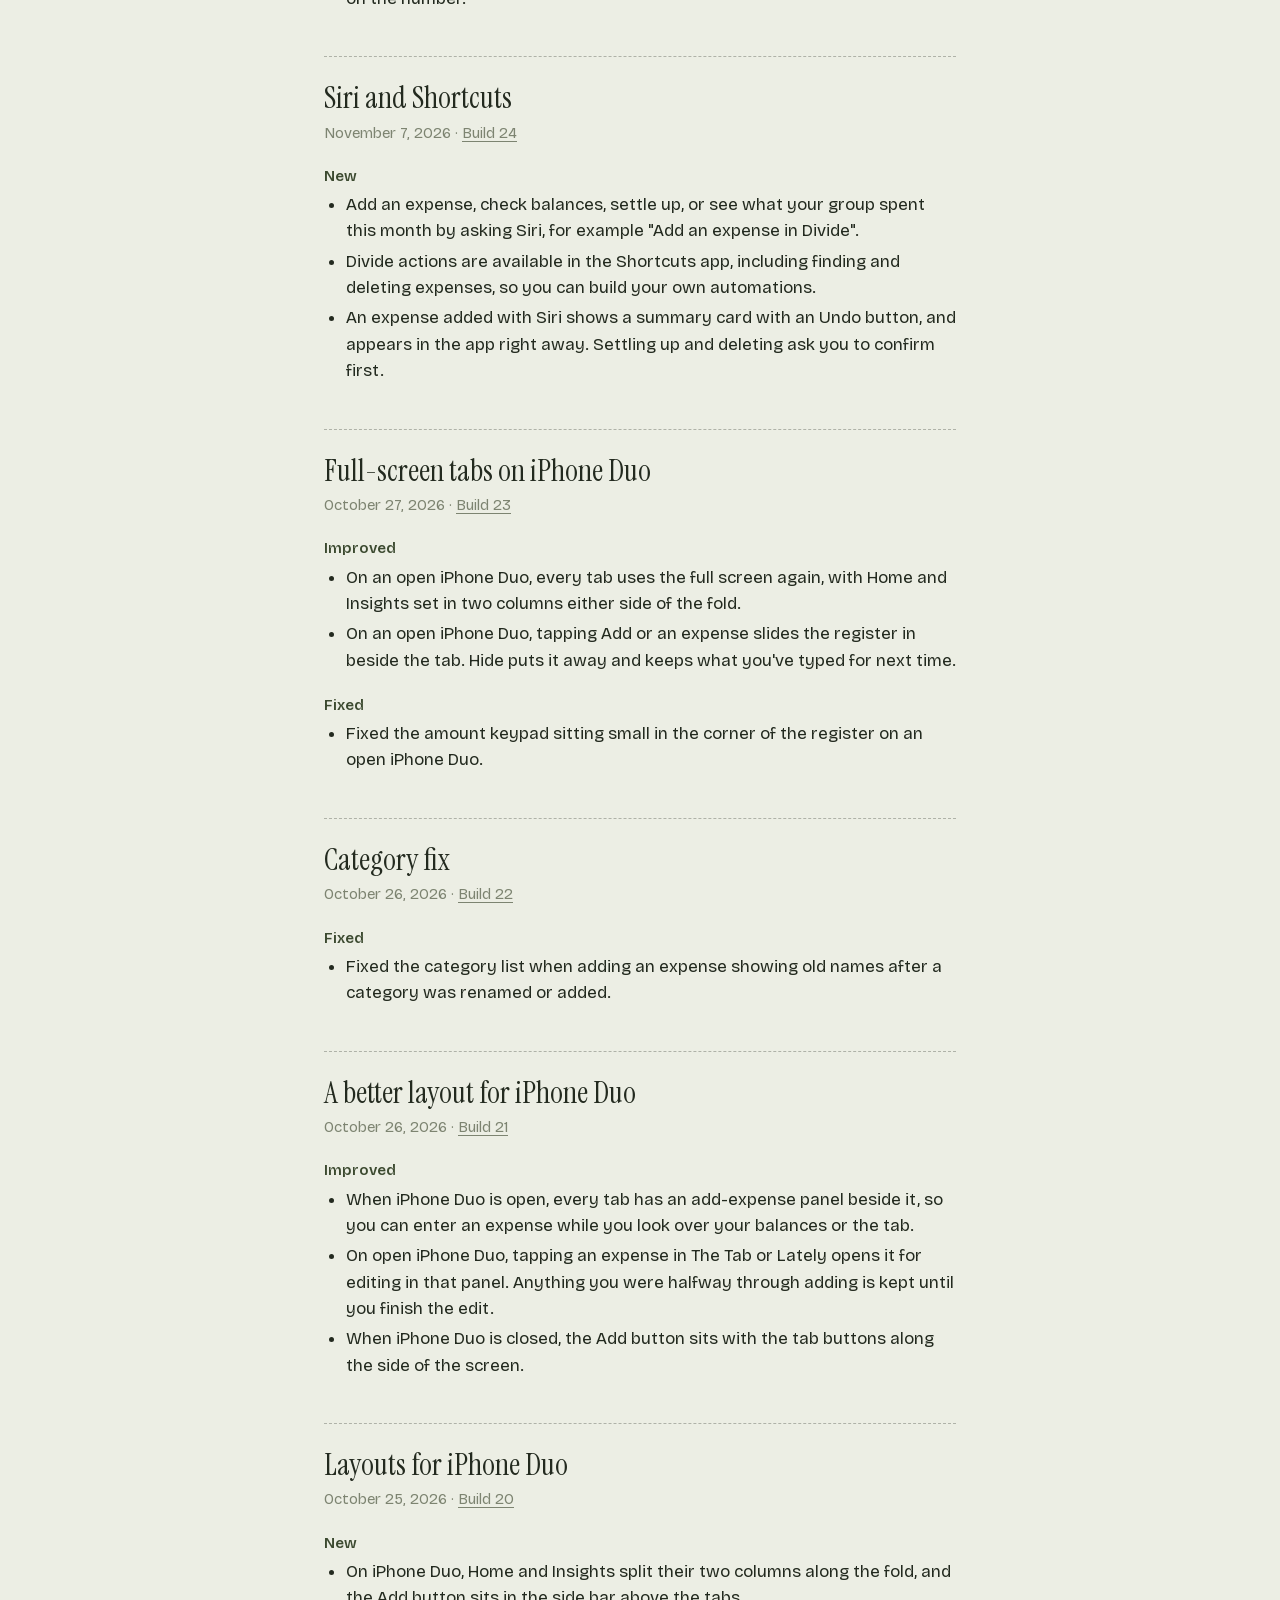
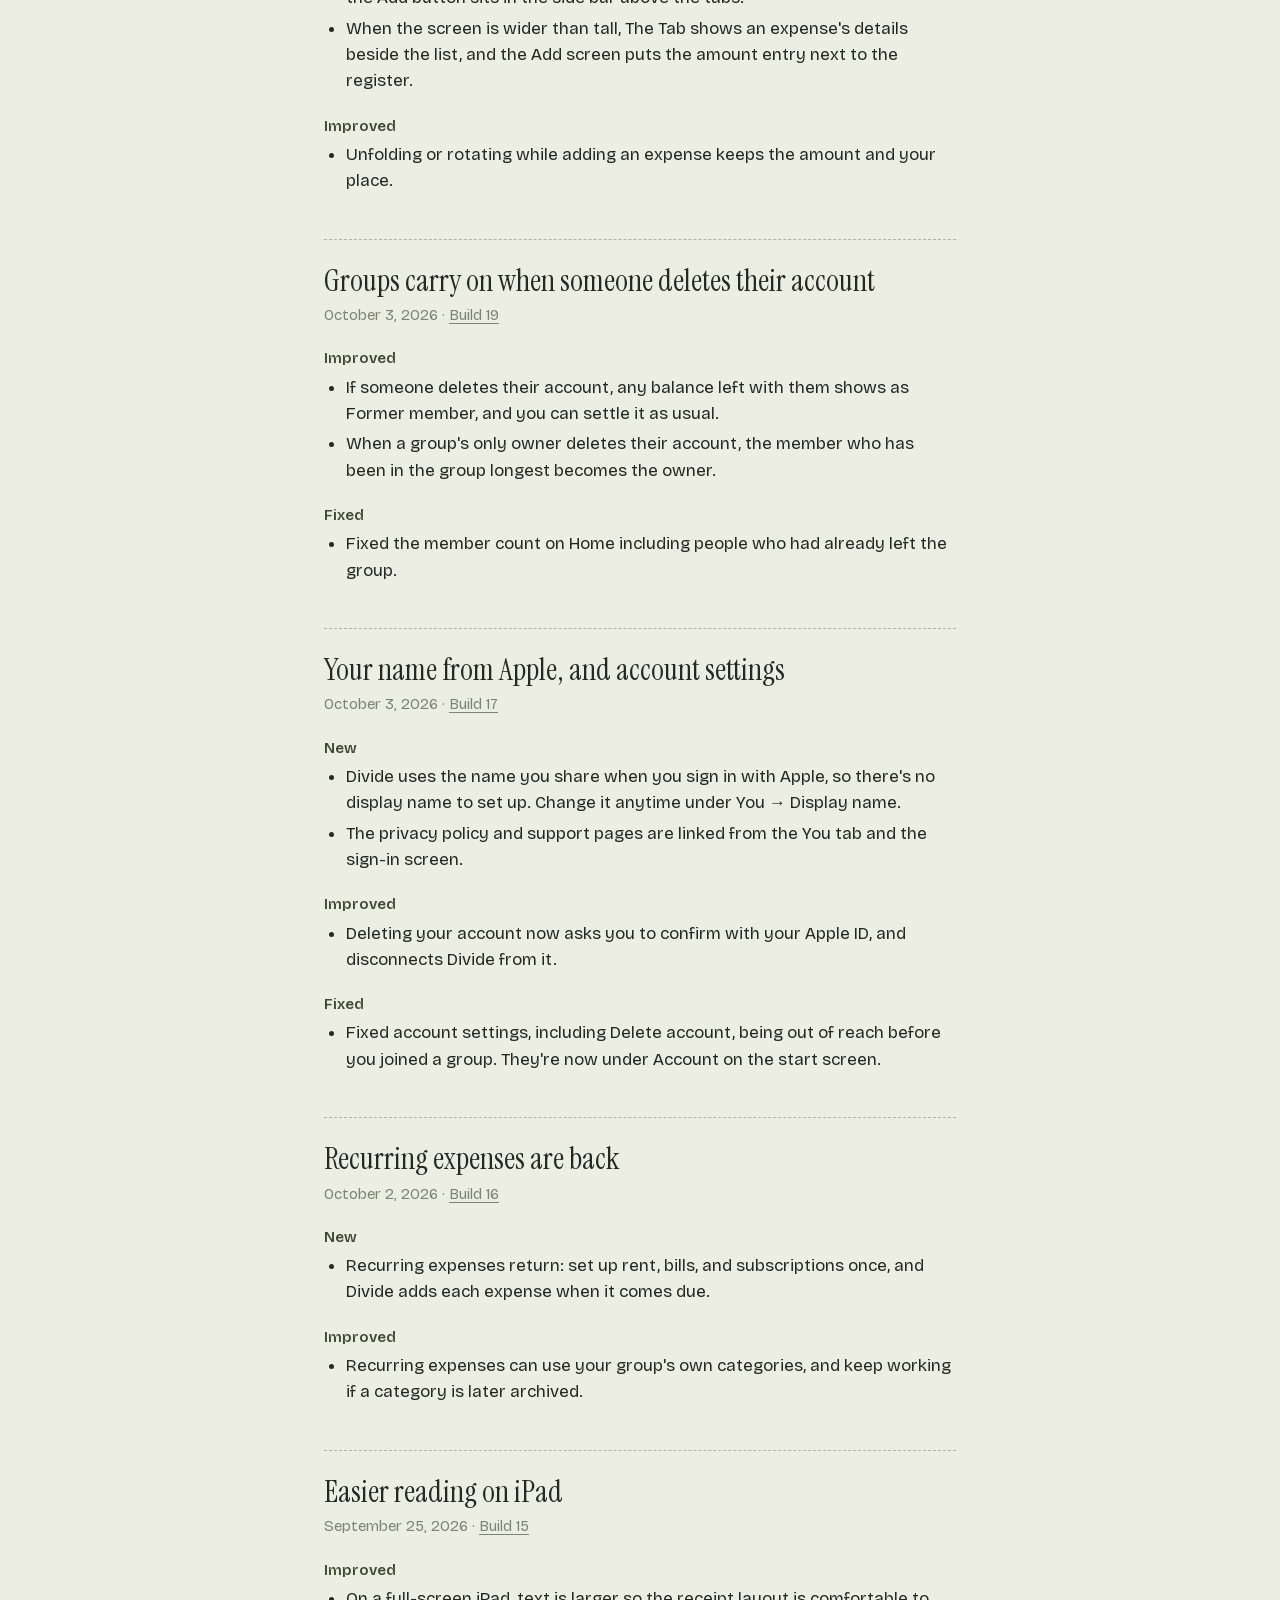
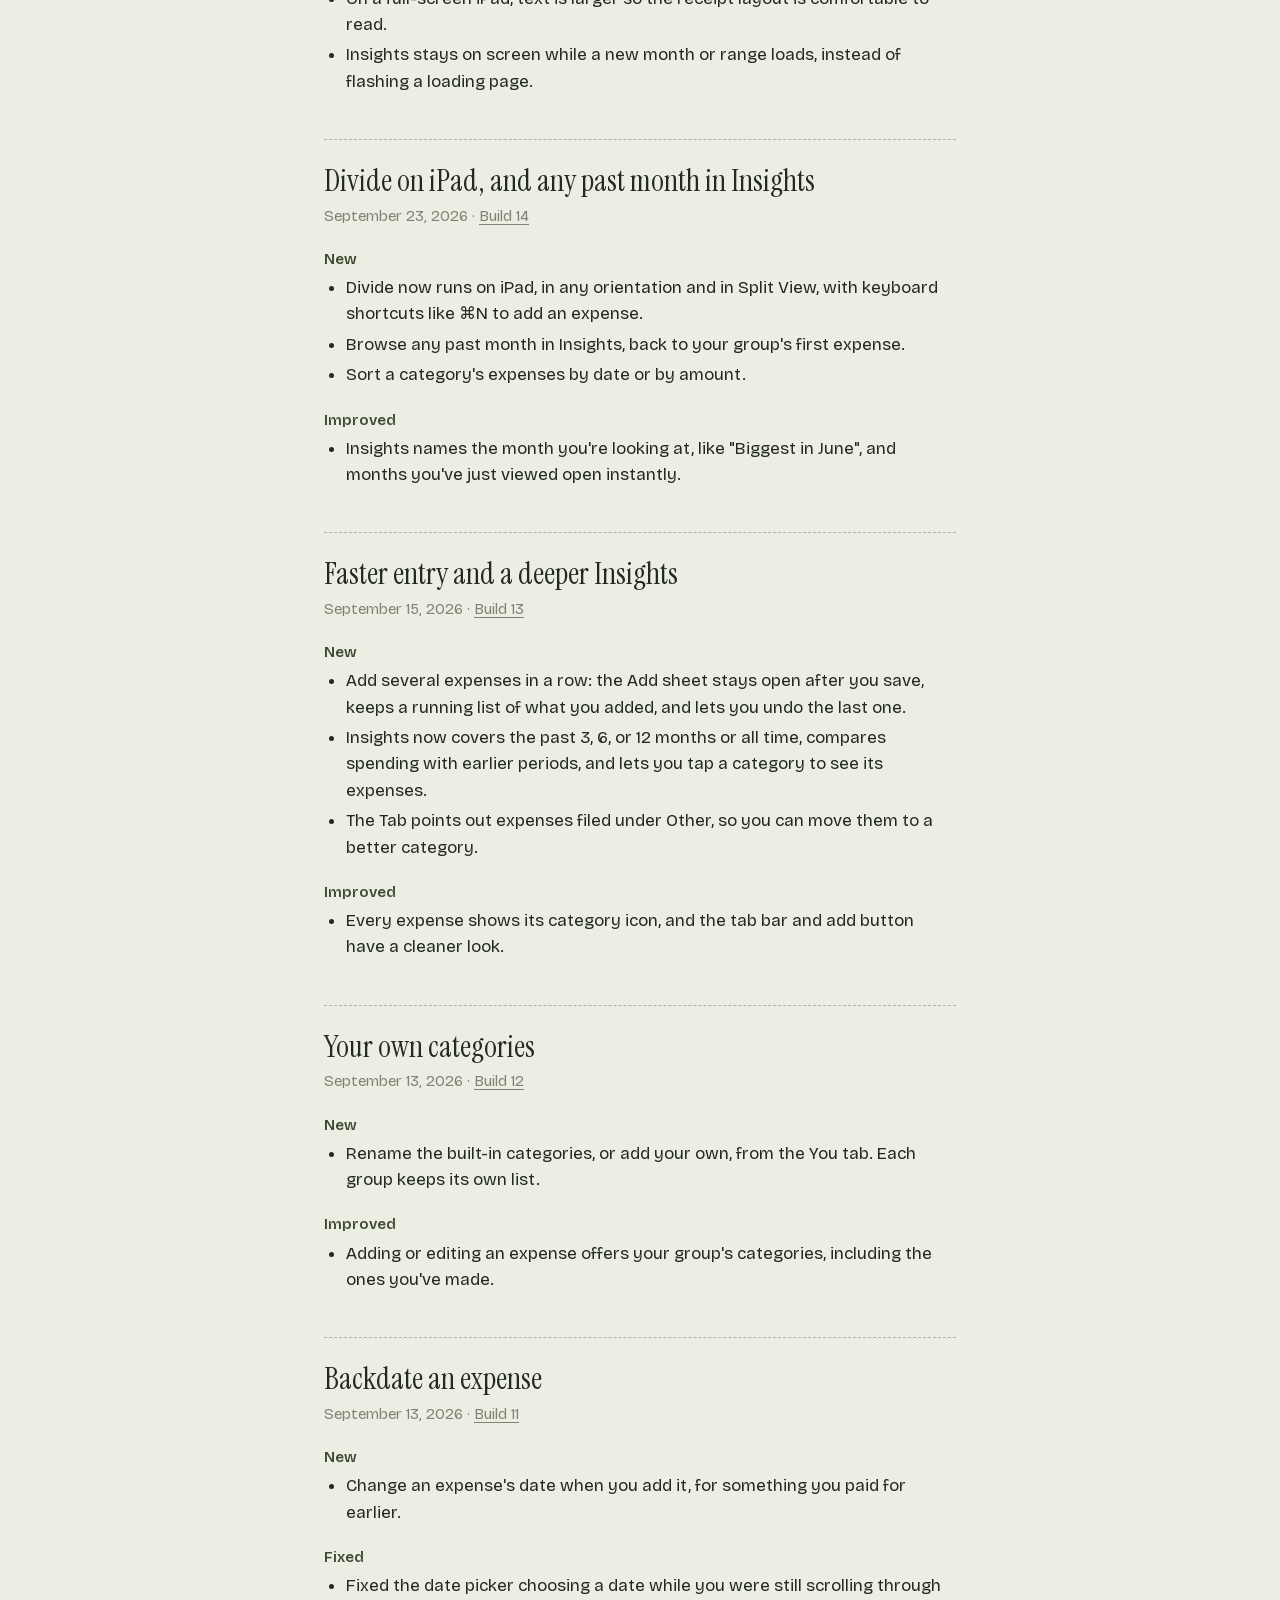
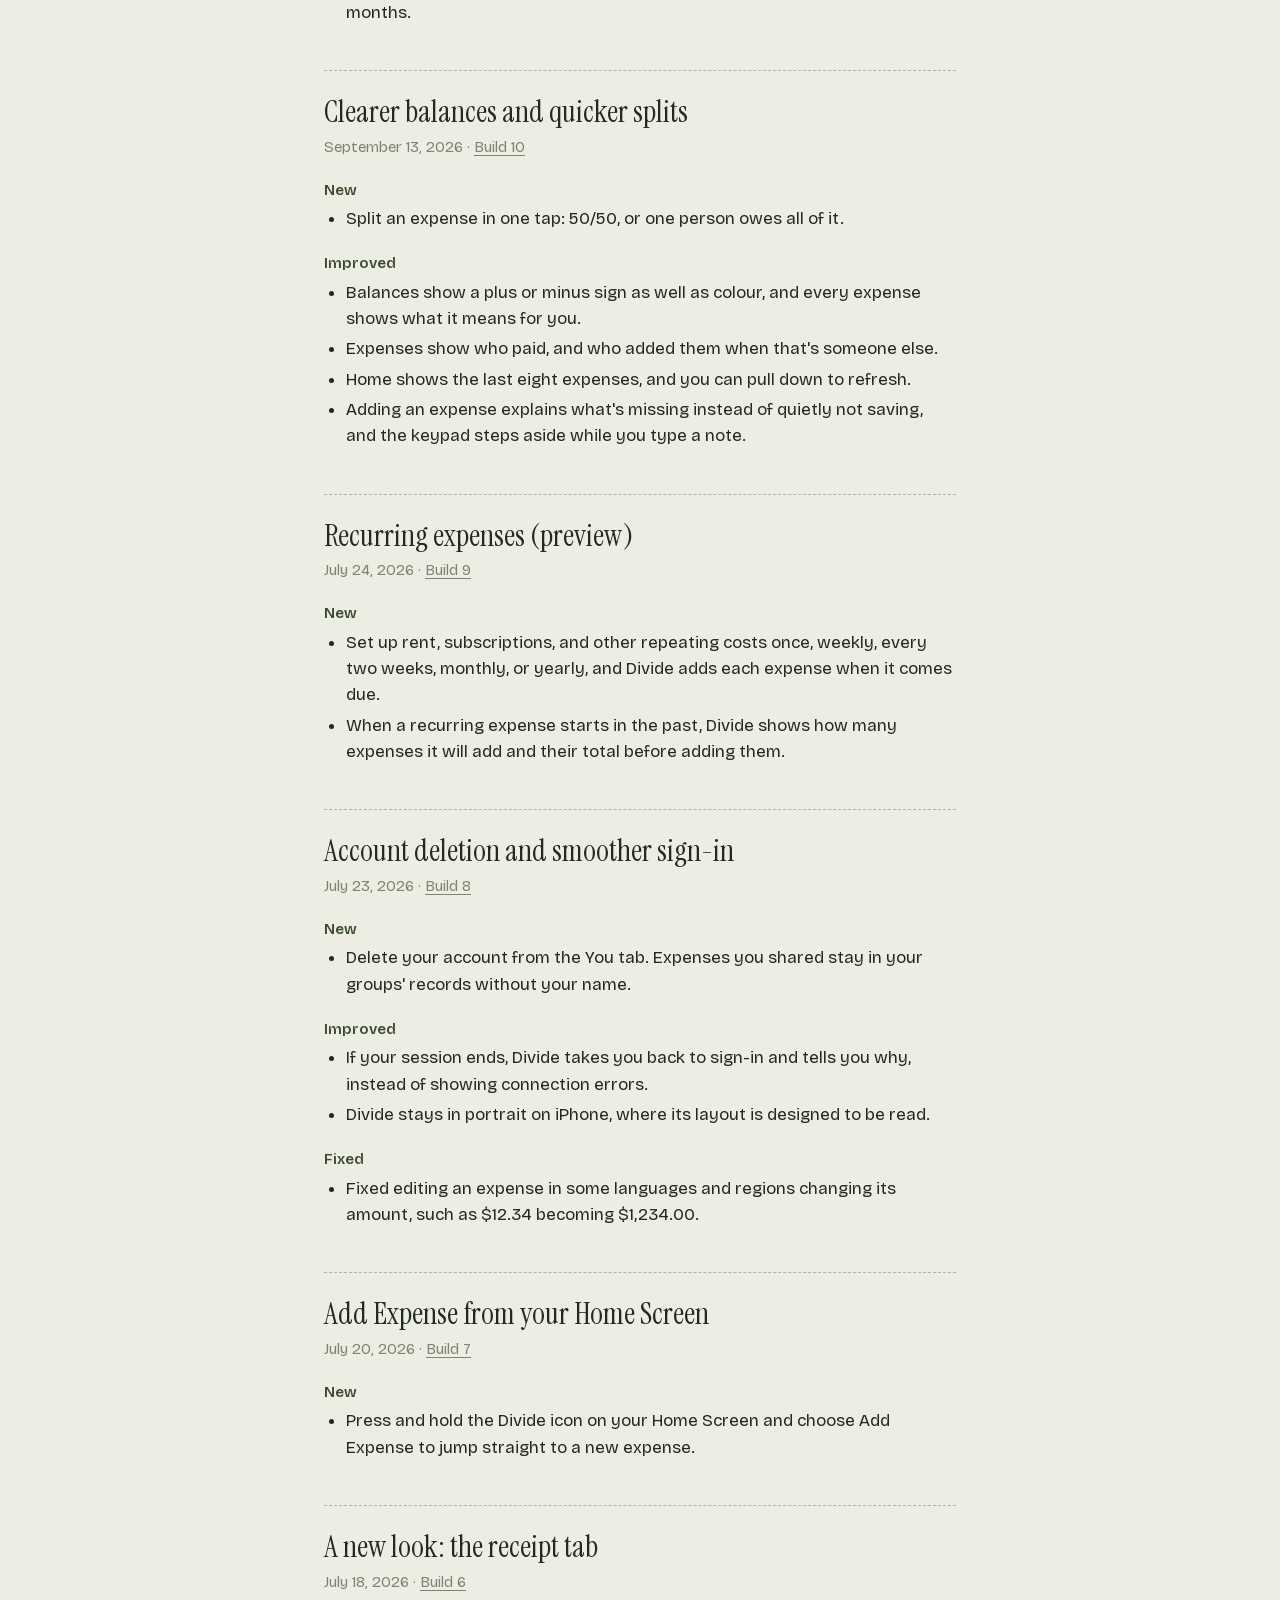
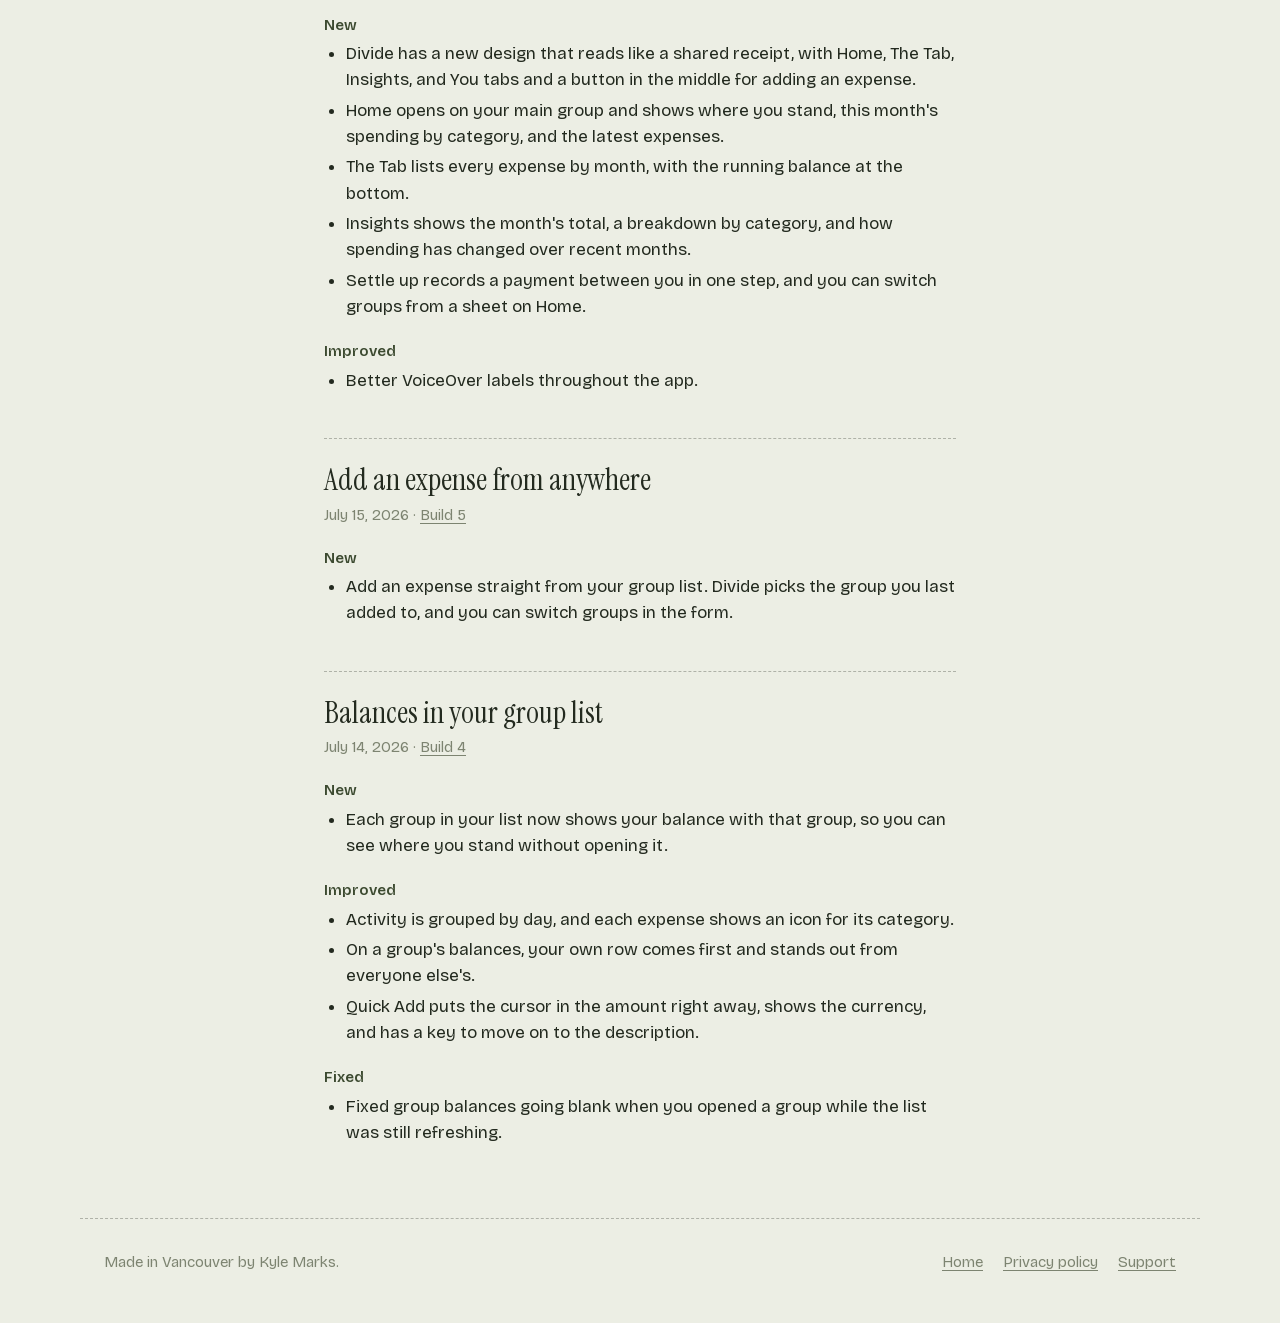
==== commit 5a4c1a88: "changelog: build 32" ====
--- a/changelog/index.html
+++ b/changelog/index.html
@@ -25,6 +25,22 @@
 <main class="doc changelog">
   <h1>Changelog</h1>
   <p class="lede">What changed in each release of Divide for iPhone and iPad.</p>
+  <article class="release" id="build-32">
+    <header>
+      <h2>Record a payment any time</h2>
+      <p class="meta"><time datetime="2026-11-08">November 8, 2026</time> · <a href="#build-32">Build 32</a></p>
+    </header>
+    <h3>New</h3>
+    <ul>
+      <li>Record a payment whenever one happens, in either direction and for any amount. Choose &quot;I paid&quot; or &quot;they paid me&quot; from Home or from the Add screen&#x27;s new Payment switch.</li>
+    </ul>
+    <h3>Improved</h3>
+    <ul>
+      <li>Paying more than you owe now works: the balance simply flips, and the payment screen shows where you&#x27;ll stand before you save.</li>
+      <li>Balances read as plain sentences, like &quot;Jaya owes you $40.00&quot;, instead of plus and minus signs.</li>
+      <li>Each line on The Tab says what it meant for you: you lent, you borrowed, you paid, or you received.</li>
+    </ul>
+  </article>
   <article class="release" id="build-31">
     <header>
       <h2>One Add button on the Recurring page</h2>
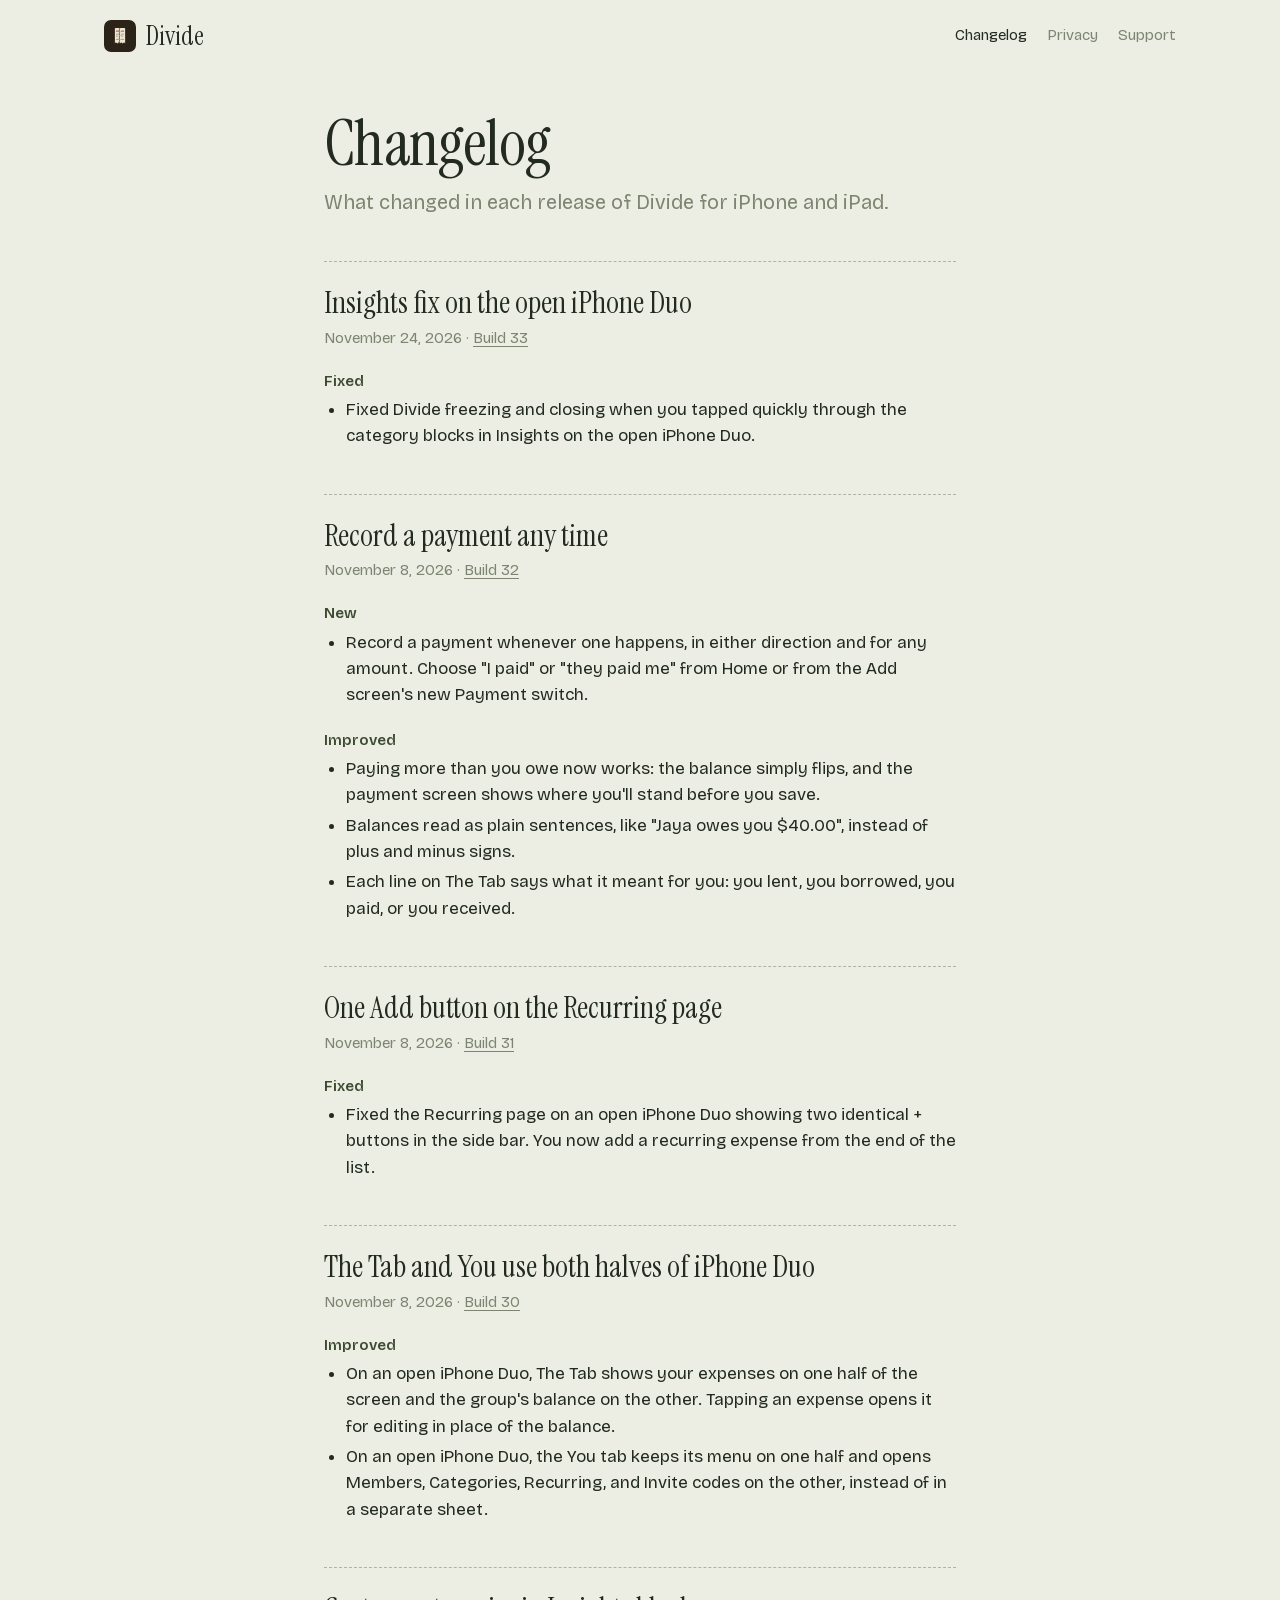
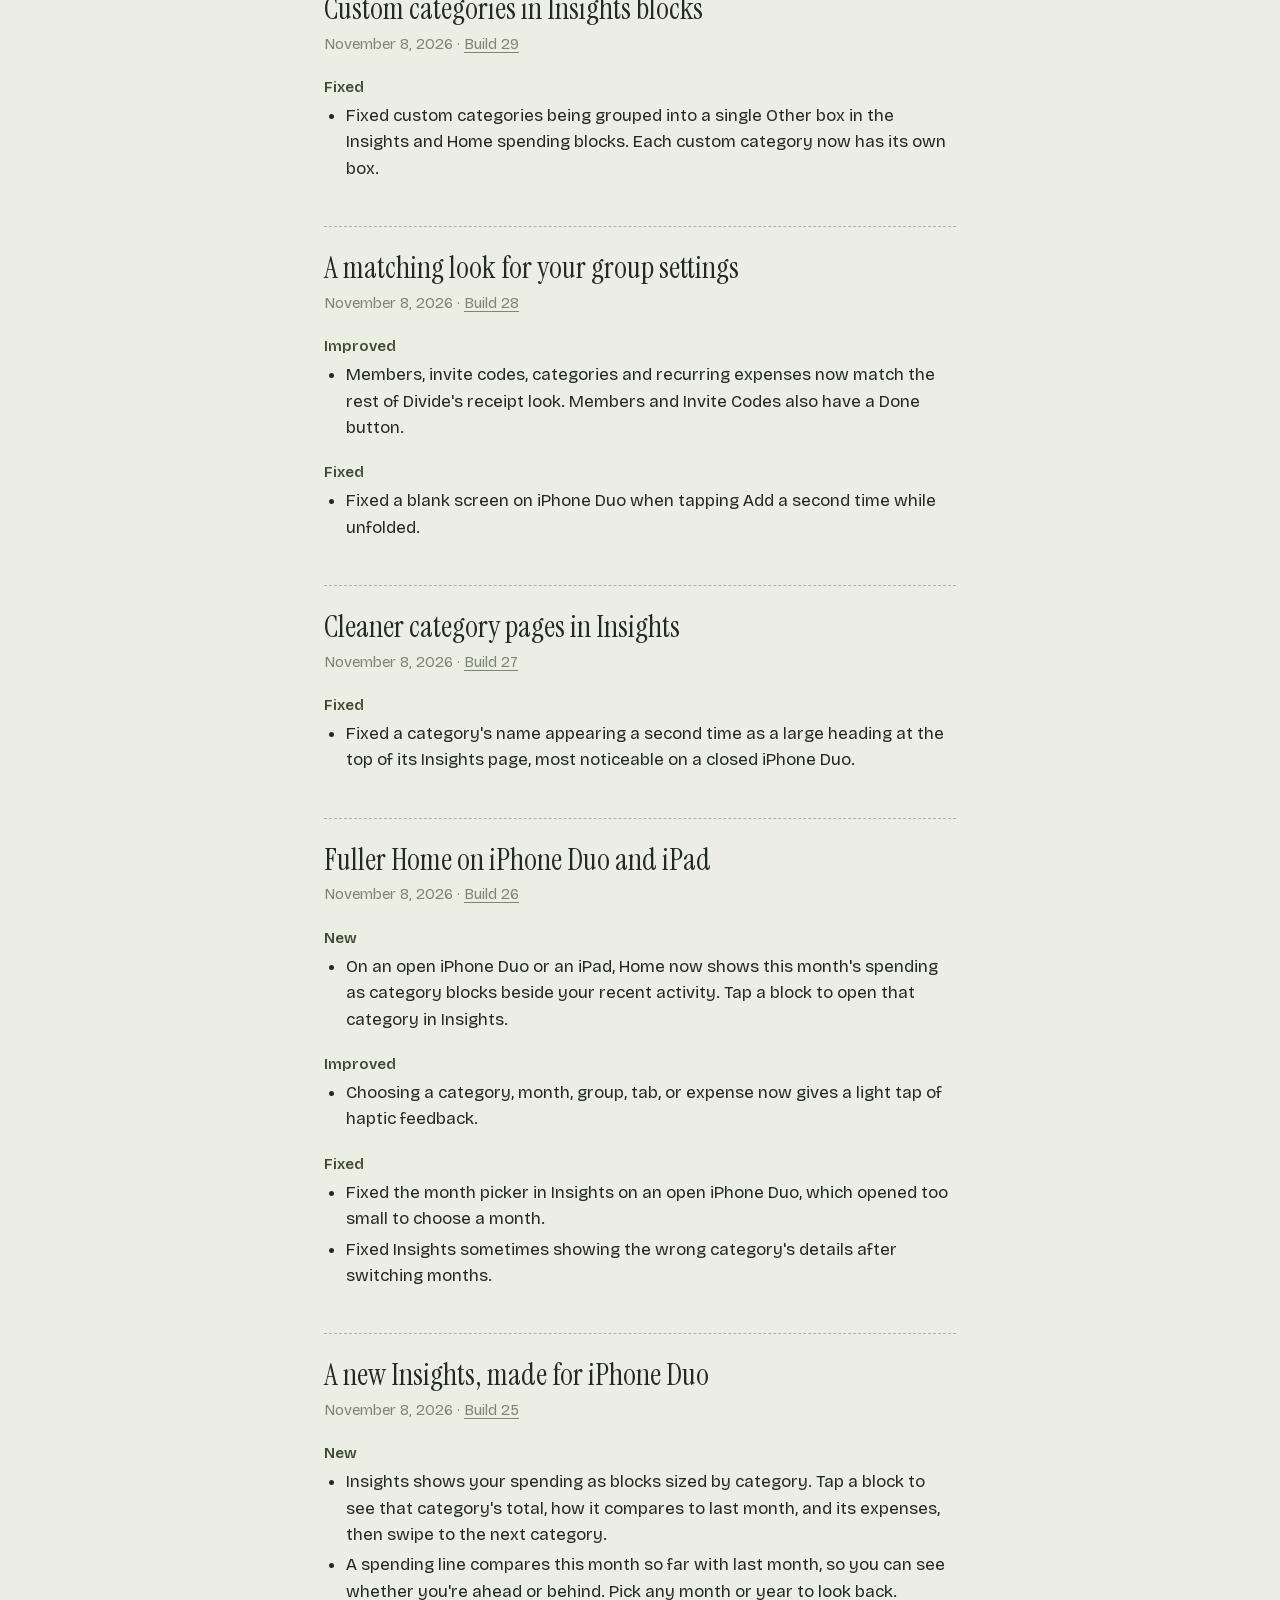
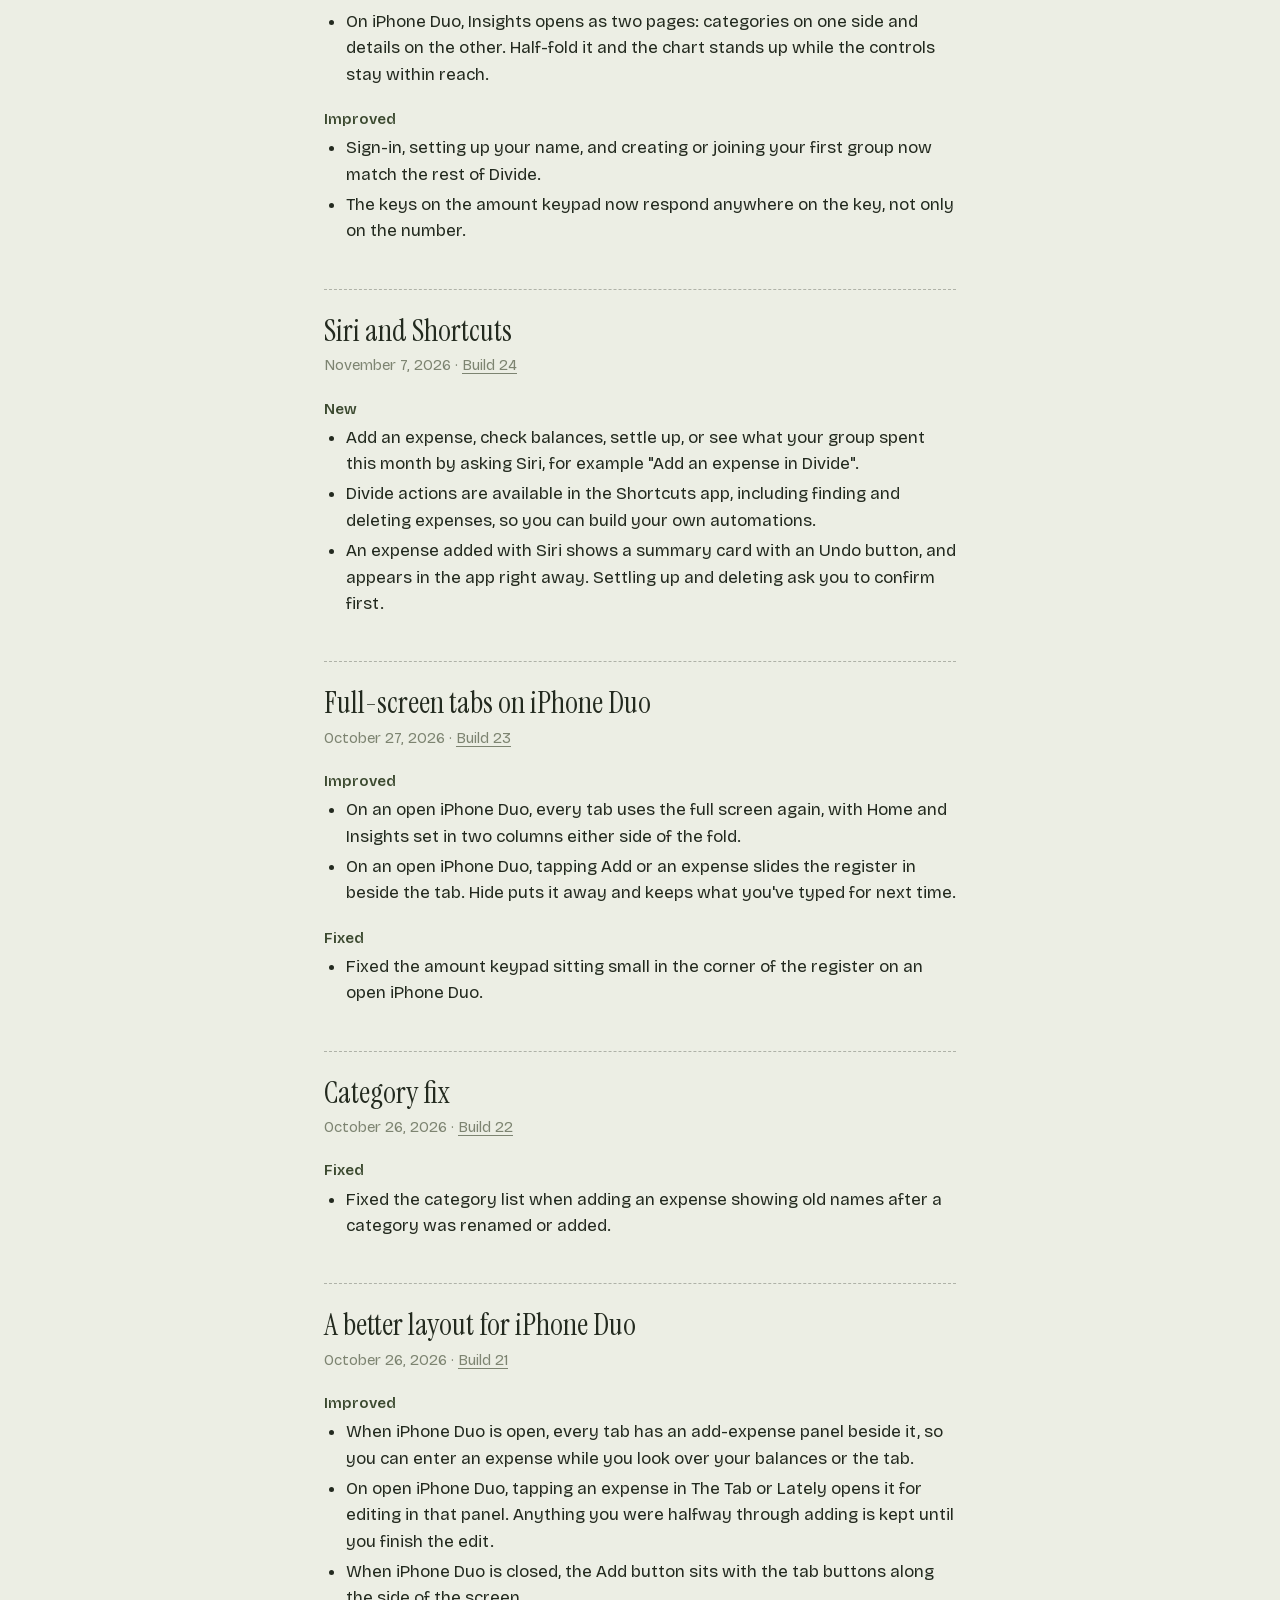
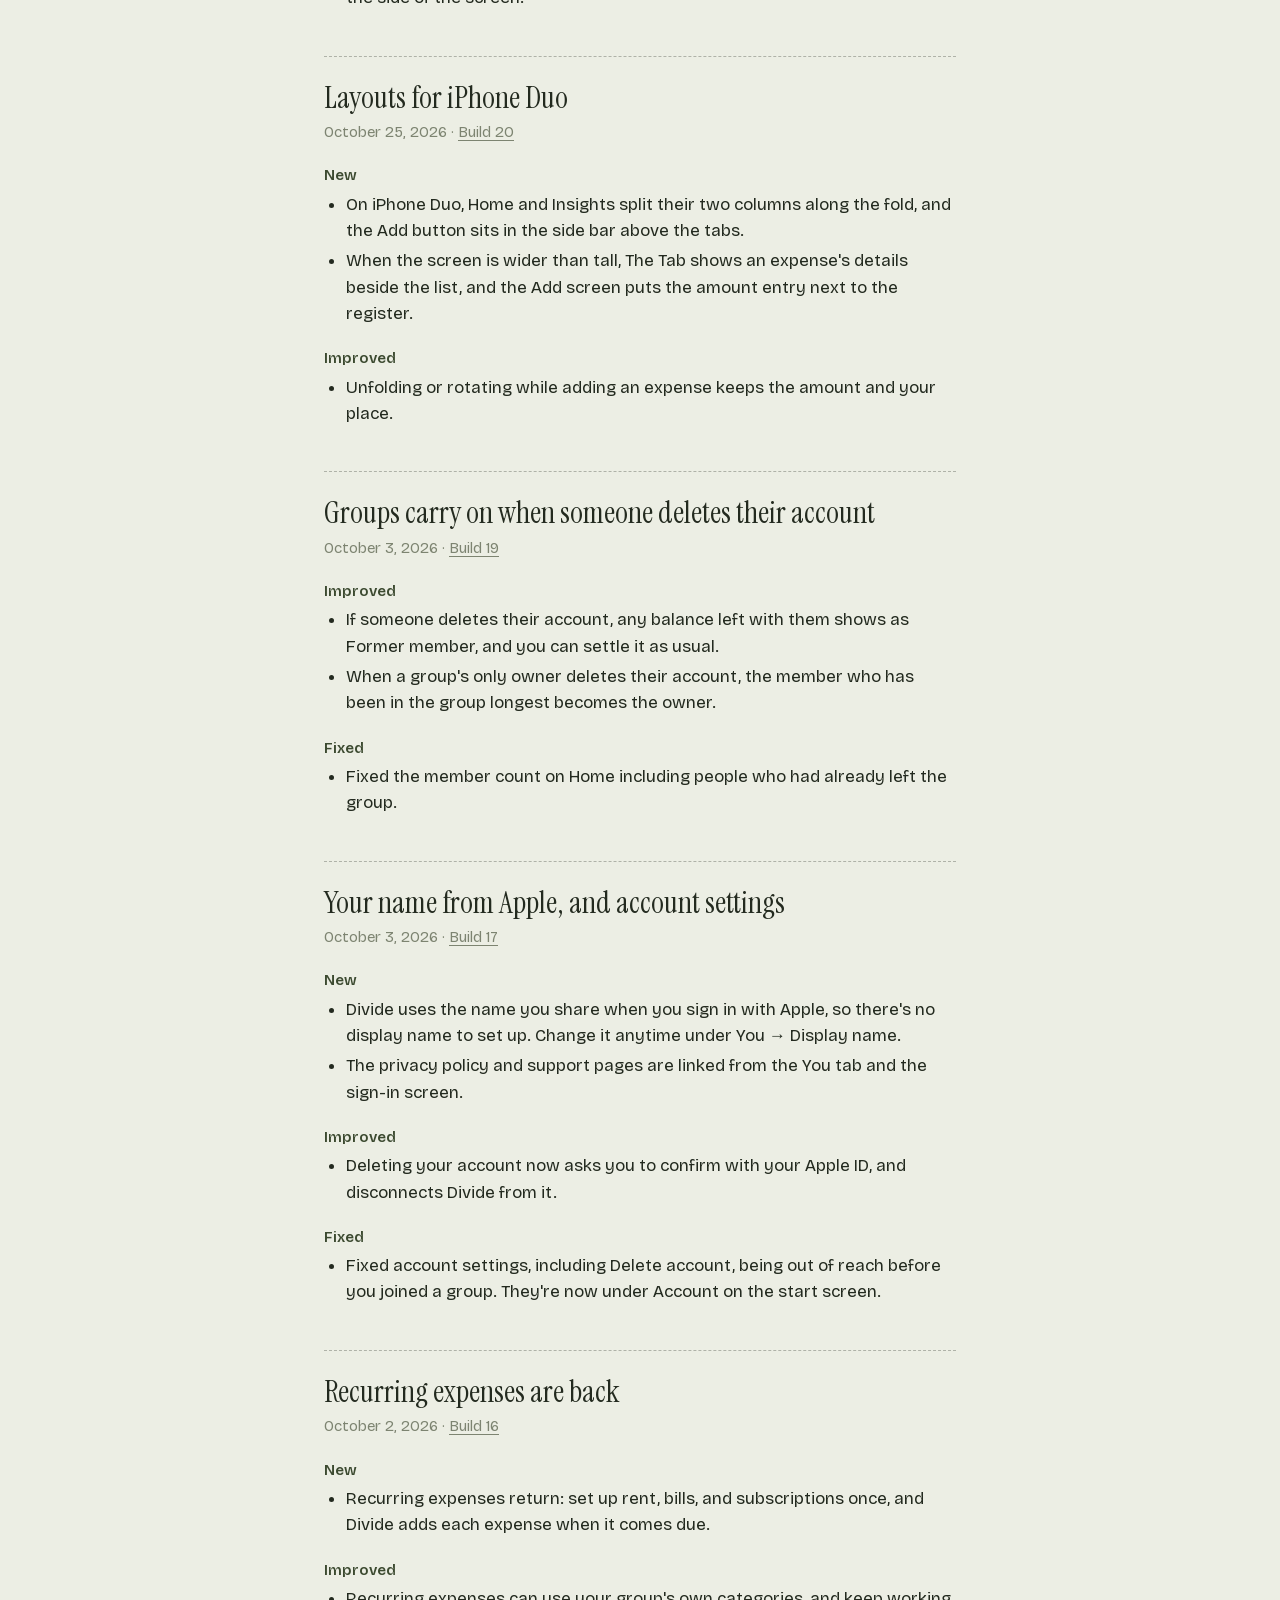
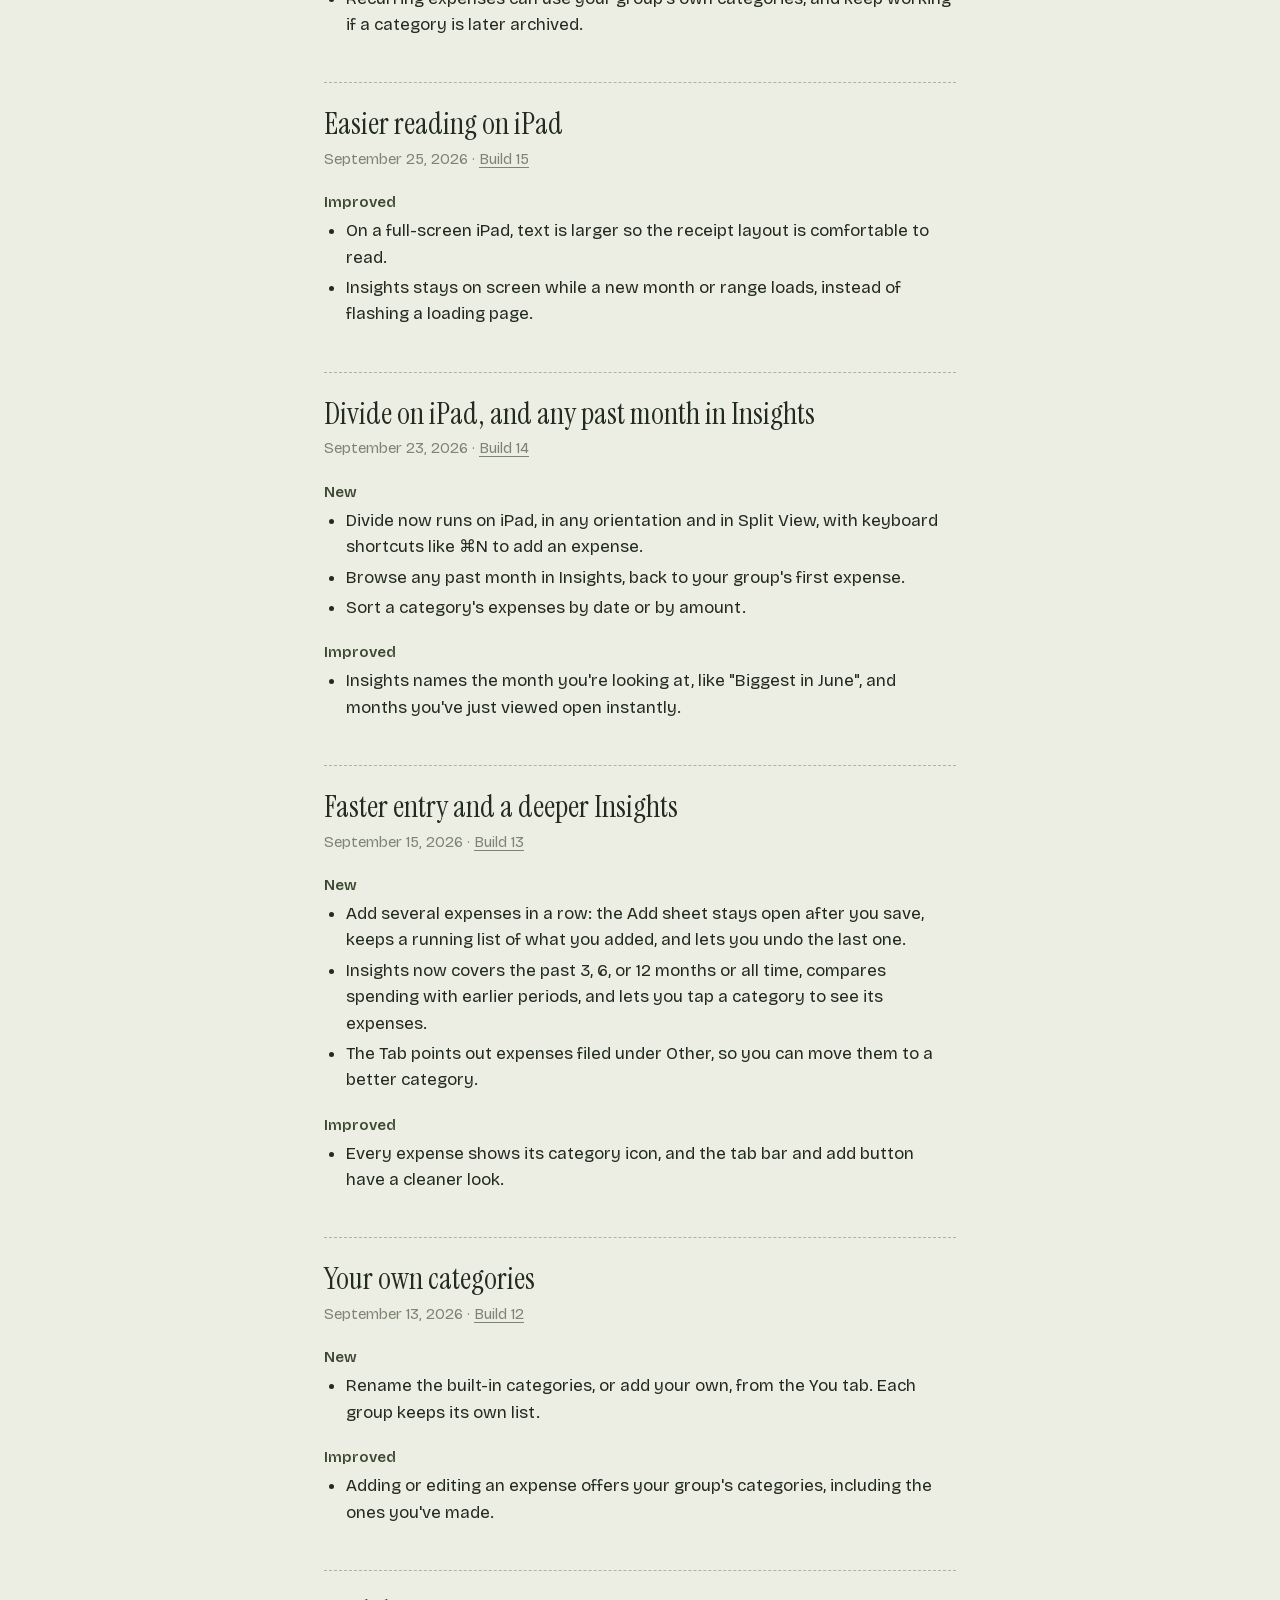
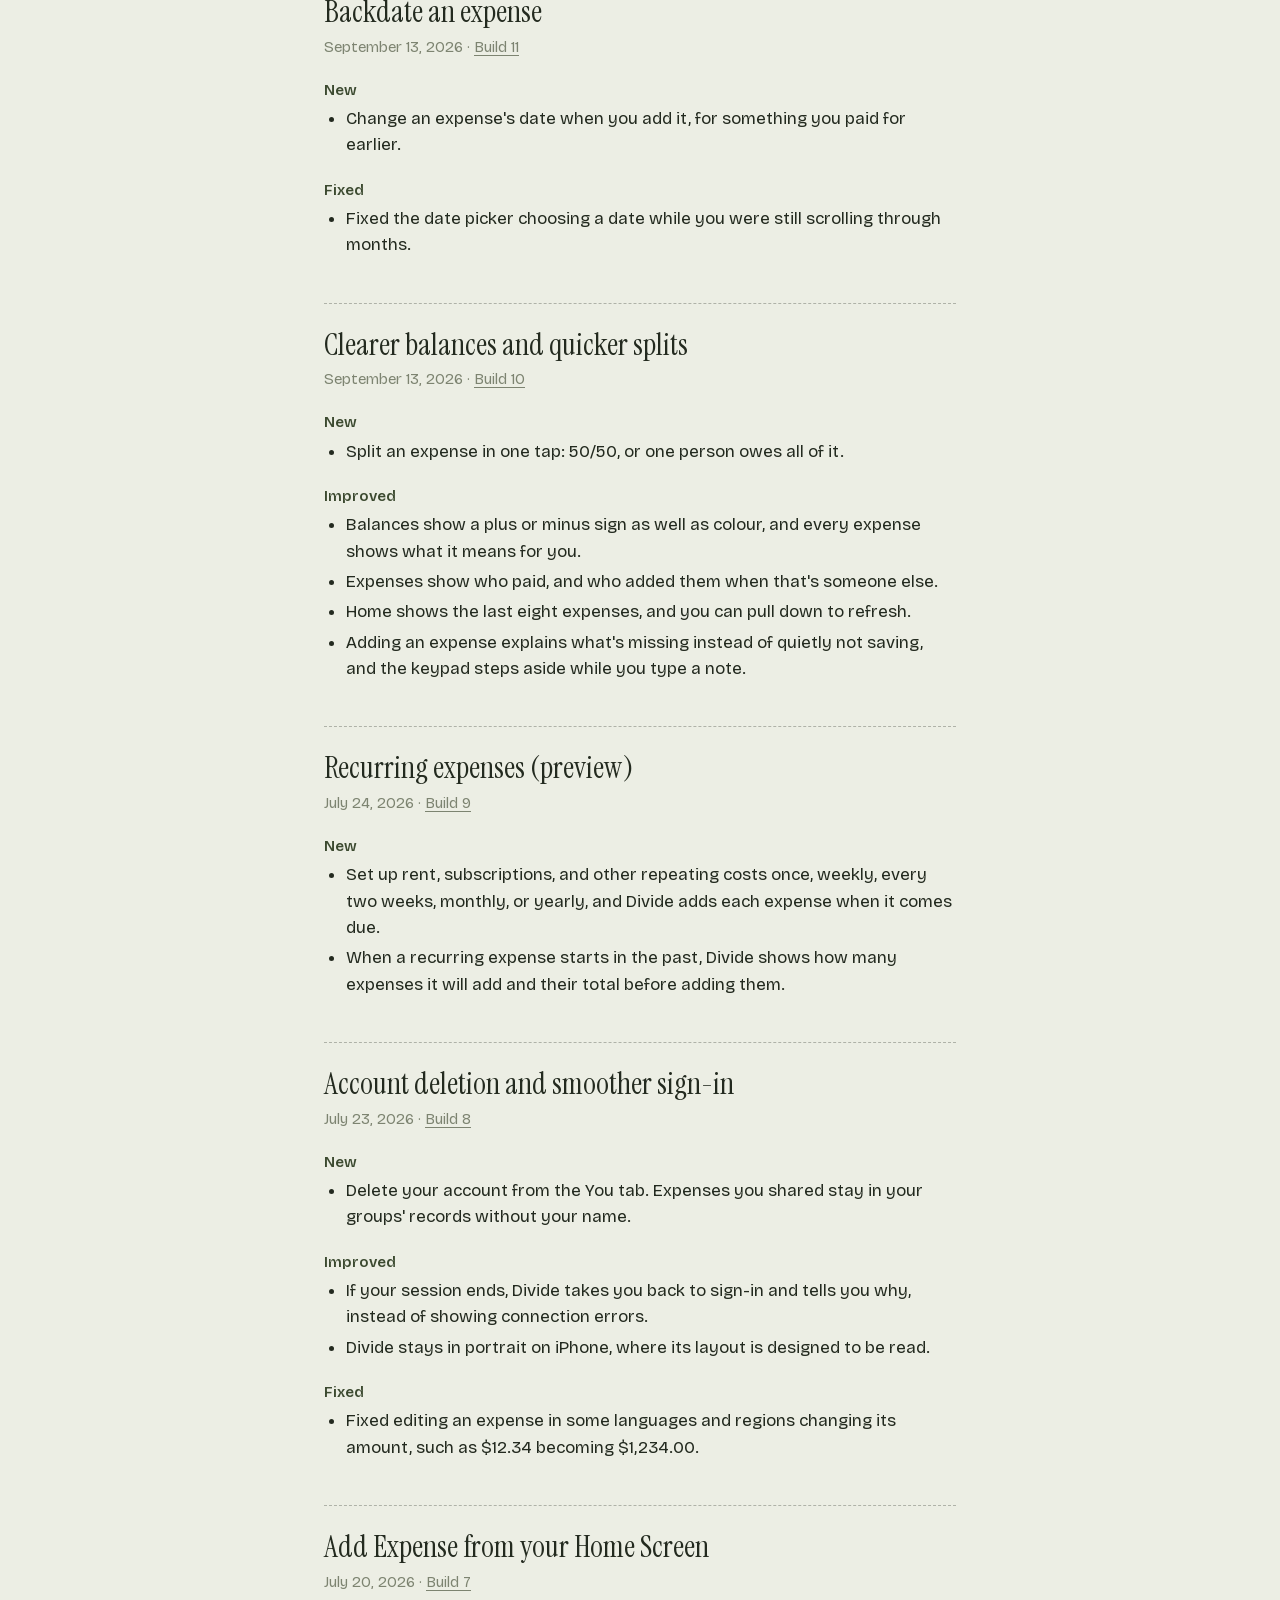
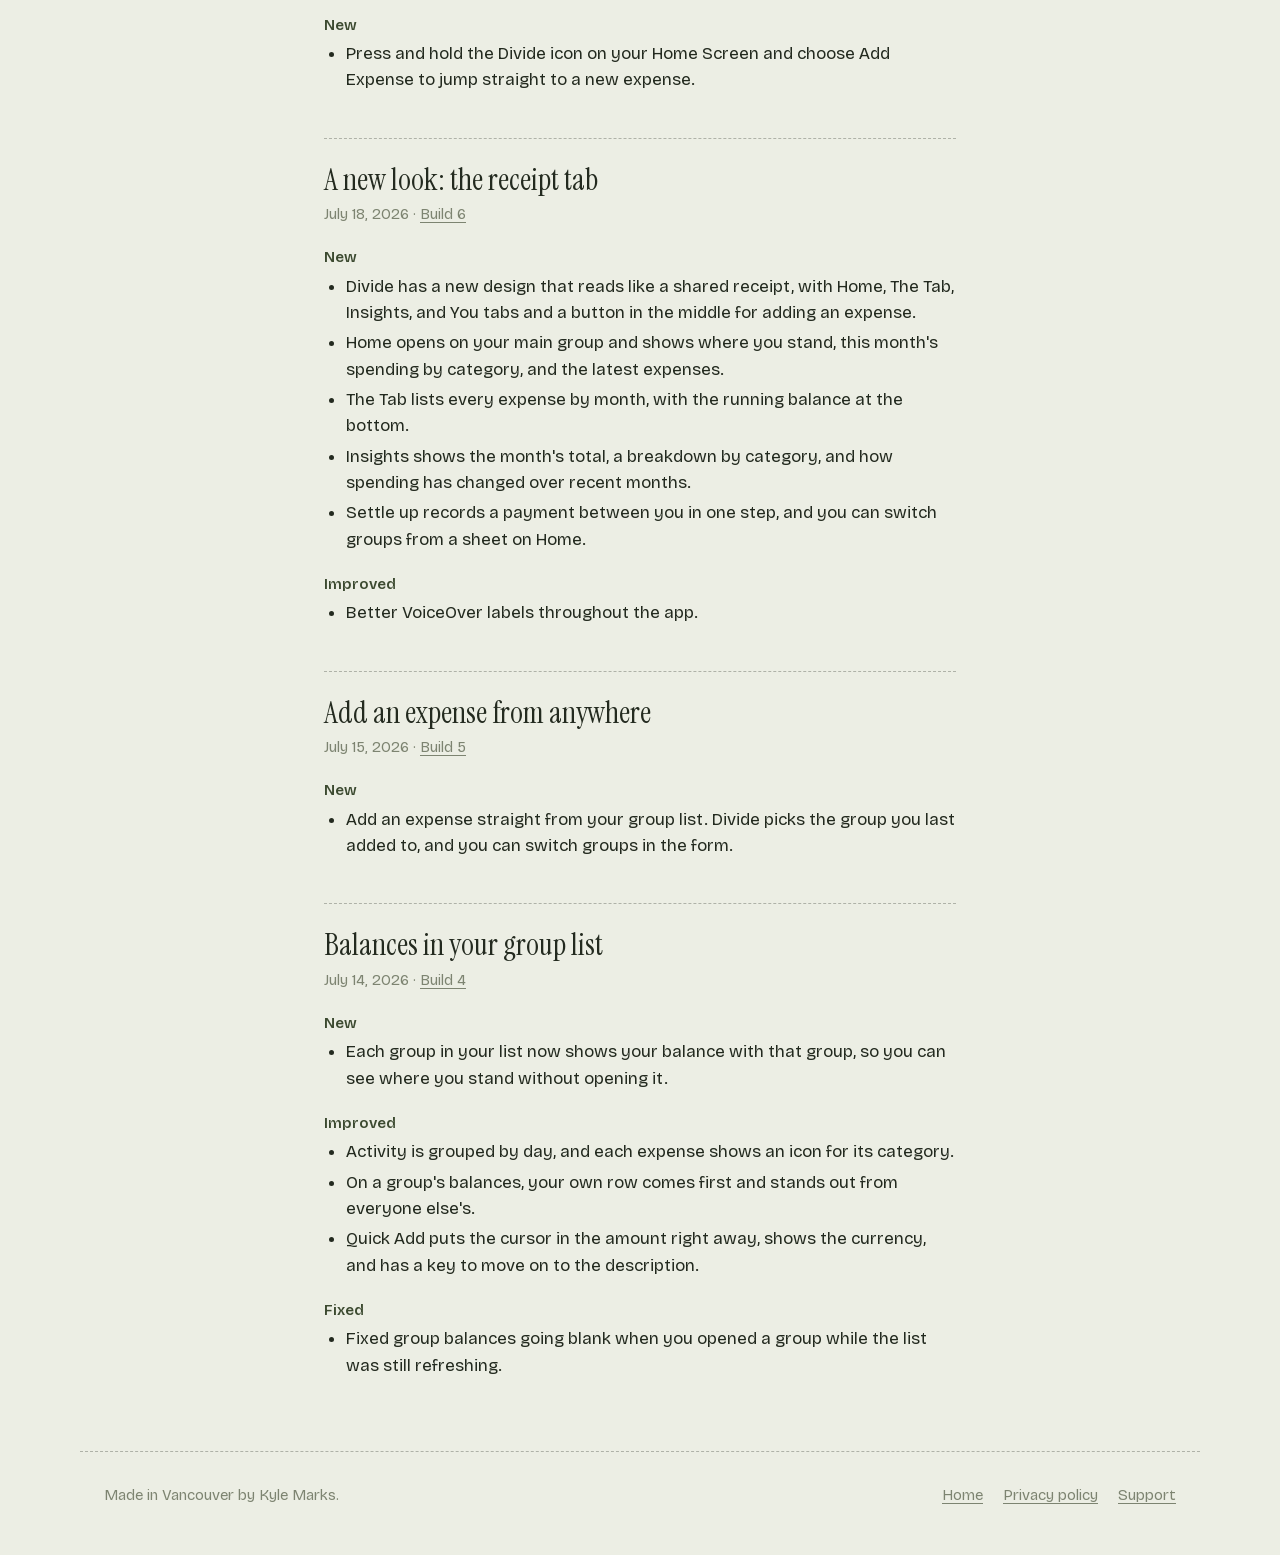
==== commit 6381656e: "changelog: build 33" ====
--- a/changelog/index.html
+++ b/changelog/index.html
@@ -25,6 +25,16 @@
 <main class="doc changelog">
   <h1>Changelog</h1>
   <p class="lede">What changed in each release of Divide for iPhone and iPad.</p>
+  <article class="release" id="build-33">
+    <header>
+      <h2>Insights fix on the open iPhone Duo</h2>
+      <p class="meta"><time datetime="2026-11-24">November 24, 2026</time> · <a href="#build-33">Build 33</a></p>
+    </header>
+    <h3>Fixed</h3>
+    <ul>
+      <li>Fixed Divide freezing and closing when you tapped quickly through the category blocks in Insights on the open iPhone Duo.</li>
+    </ul>
+  </article>
   <article class="release" id="build-32">
     <header>
       <h2>Record a payment any time</h2>
--- a/style.css
+++ b/style.css
@@ -273,10 +273,13 @@
 .site-header:has(.header-cta) { position: sticky; top: 0; z-index: 10; background: var(--paper); }
 .button-small { min-height: 40px; padding: 0 16px; border-radius: 11px; font-size: 15px; }
 .header-cta[hidden] { display: none; }
+html:has(.header-cta) { scroll-padding-top: 96px; }
 @media (max-width: 599px) {
-  .site-header { flex-wrap: wrap; padding: 14px 16px; }
-  .site-nav { gap: 14px; }
-  .header-cta { order: 3; width: 100%; justify-content: center; }
+  .site-header:has(.header-cta) { padding: 14px 16px; min-height: 72px; }
+  .site-header:has(.header-cta) .site-nav { gap: 14px; }
+  /* The beta button takes the nav's place, so the header never changes height. */
+  .site-header:has(.header-cta:not([hidden])) .site-nav { display: none; }
+  html:has(.header-cta) { scroll-padding-top: 88px; }
 }
 
 /* ---------- Landing: Siri request above the receipt ---------- */
@@ -307,7 +310,7 @@
 
 /* Before the hero plays (set by site.js only when motion is allowed). */
 .is-rewound .siri-ask { opacity: 0; transform: translateY(6px); }
-.is-rewound .siri-line { display: none; }
+.is-rewound .siri-line, .siri-line.is-pending { display: none; }
 .siri-ask { transition: opacity 0.4s ease, transform 0.4s ease; }
 .siri-line.is-printing th, .siri-line.is-printing td { animation: print 0.5s ease-out both; }
 @keyframes print { from { opacity: 0; transform: translateY(-6px); } to { opacity: 1; transform: none; } }
@@ -398,101 +401,43 @@
 .pose-button:hover { border-color: var(--rule); }
 .pose-button[aria-pressed="true"] { background: var(--slip); border-color: var(--rule); box-shadow: 0 1px 2px rgba(35, 42, 31, 0.08); }
 
-/* The device: one frame whose screens swap, with a fold in between. */
+/* The device: three poses stacked in one box; the active one unfolds in. */
 .duo-stage {
-  --open-w: 100%;
   position: relative;
   width: 100%;
   max-width: 620px;
   justify-self: center;
-  aspect-ratio: var(--duo-open-ratio, 1.42);
+  aspect-ratio: 1.15;
   perspective: 1600px;
 }
-.duo-screen {
+.duo-shot {
   position: absolute;
   inset: 0;
   margin: auto;
-  padding: 10px;
-  border-radius: 34px;
+  max-width: 100%;
+  max-height: 100%;
+  width: auto;
+  height: auto;
+  border: 8px solid var(--ink);
   background: var(--ink);
   box-shadow: 0 28px 56px rgba(35, 42, 31, 0.18), 0 2px 4px rgba(35, 42, 31, 0.12);
   opacity: 0;
   visibility: hidden;
   transition: opacity 0.35s ease, transform 0.7s cubic-bezier(0.3, 0.7, 0.2, 1), visibility 0s linear 0.7s;
 }
-.duo-screen video, .duo-screen img {
-  display: block;
-  width: 100%;
-  height: 100%;
-  object-fit: cover;
-  border-radius: 25px;
-  background: var(--surface);
-}
-.duo-screen-open { transform-origin: 50% 50%; }
-.duo-hinge {
-  position: absolute;
-  top: 10px;
-  bottom: 10px;
-  left: 50%;
-  width: 1px;
-  background: linear-gradient(to bottom, transparent, rgba(255, 255, 255, 0.35) 15%, rgba(255, 255, 255, 0.35) 85%, transparent);
-  pointer-events: none;
-}
-.duo-screen-closed {
-  width: calc(100% / var(--duo-open-ratio, 1.42) * var(--duo-closed-ratio, 0.46));
-  transform: rotateY(-25deg) scale(0.92);
-}
-.duo-screen-open { transform: rotateY(60deg) scale(0.6); }
-.duo-screen-half {
-  background: transparent;
-  box-shadow: none;
-  padding: 0;
-  transform: rotateX(0deg);
-  transform-style: preserve-3d;
-}
-.duo-screen-half .half-top,
-.duo-screen-half .half-bottom {
-  position: absolute;
-  left: 0;
-  right: 0;
-  height: 50%;
-  overflow: hidden;
-  background: var(--ink);
-  padding: 10px;
-}
-.duo-screen-half .half-top {
-  top: 0;
-  border-radius: 34px 34px 4px 4px;
-  padding-bottom: 0;
-  transform-origin: 50% 100%;
-  transform: rotateX(0deg);
-  transition: transform 0.8s cubic-bezier(0.3, 0.7, 0.2, 1);
-}
-.duo-screen-half .half-bottom {
-  bottom: 0;
-  border-radius: 4px 4px 34px 34px;
-  padding-top: 0;
-  box-shadow: 0 28px 56px rgba(35, 42, 31, 0.18);
-}
-.duo-screen-half img {
-  height: 200%;
-  border-radius: 25px;
-}
-.duo-screen-half .half-top img { border-bottom-left-radius: 0; border-bottom-right-radius: 0; }
-.duo-screen-half .half-bottom img { transform: translateY(-50%); border-top-left-radius: 0; border-top-right-radius: 0; }
-
-.duo-stage[data-pose="closed"] .duo-screen-closed,
-.duo-stage[data-pose="open"] .duo-screen-open,
-.duo-stage[data-pose="half"] .duo-screen-half {
+.duo-shot-closed { border-radius: 26px 54px 54px 26px; transform: rotateY(-28deg) scale(0.92); }
+.duo-shot-open { border-radius: 34px; transform: rotateY(40deg) scale(0.7); }
+.duo-shot-half { border-radius: 34px; transform-origin: 50% 100%; transform: rotateX(28deg) scale(0.9); }
+.duo-stage[data-pose="closed"] .duo-shot-closed,
+.duo-stage[data-pose="open"] .duo-shot-open,
+.duo-stage[data-pose="half"] .duo-shot-half {
   opacity: 1;
   visibility: visible;
   transform: none;
-  transition: opacity 0.35s ease 0.15s, transform 0.7s cubic-bezier(0.3, 0.7, 0.2, 1), visibility 0s;
-}
-.duo-stage[data-pose="half"] .half-top { transform: rotateX(-38deg); transition-delay: 0.4s; }
-
+  transition: opacity 0.35s ease 0.12s, transform 0.7s cubic-bezier(0.3, 0.7, 0.2, 1), visibility 0s;
+}
 @media (prefers-reduced-motion: reduce) {
-  .duo-screen, .duo-screen-half .half-top { transition: none !important; }
+  .duo-shot { transition: none !important; }
 }
 
 /* ---------- Landing: closing call to action ---------- */
@@ -505,12 +450,12 @@
   text-align: center;
 }
 .get-it h2 { margin: 0 auto 32px; }
-.get-it p { margin: 16px 0 0; color: var(--muted); font-size: 15px; }
+.get-it p { margin: 16px 0 0; color: #4A5242; font-size: 15px; }
 
 /* Phones: the side gutter is 16px. */
 @media (max-width: 599px) {
   .hero, .for-home, .feature, .duo, .ipad, .omissions, .get-it { padding-left: 16px; padding-right: 16px; }
-  .site-footer { padding-left: 16px; padding-right: 16px; }
+  .site-header:has(.header-cta) ~ .site-footer { padding-left: 16px; padding-right: 16px; }
 }
 
 /* ---------- Landing: what it leaves out ---------- */
